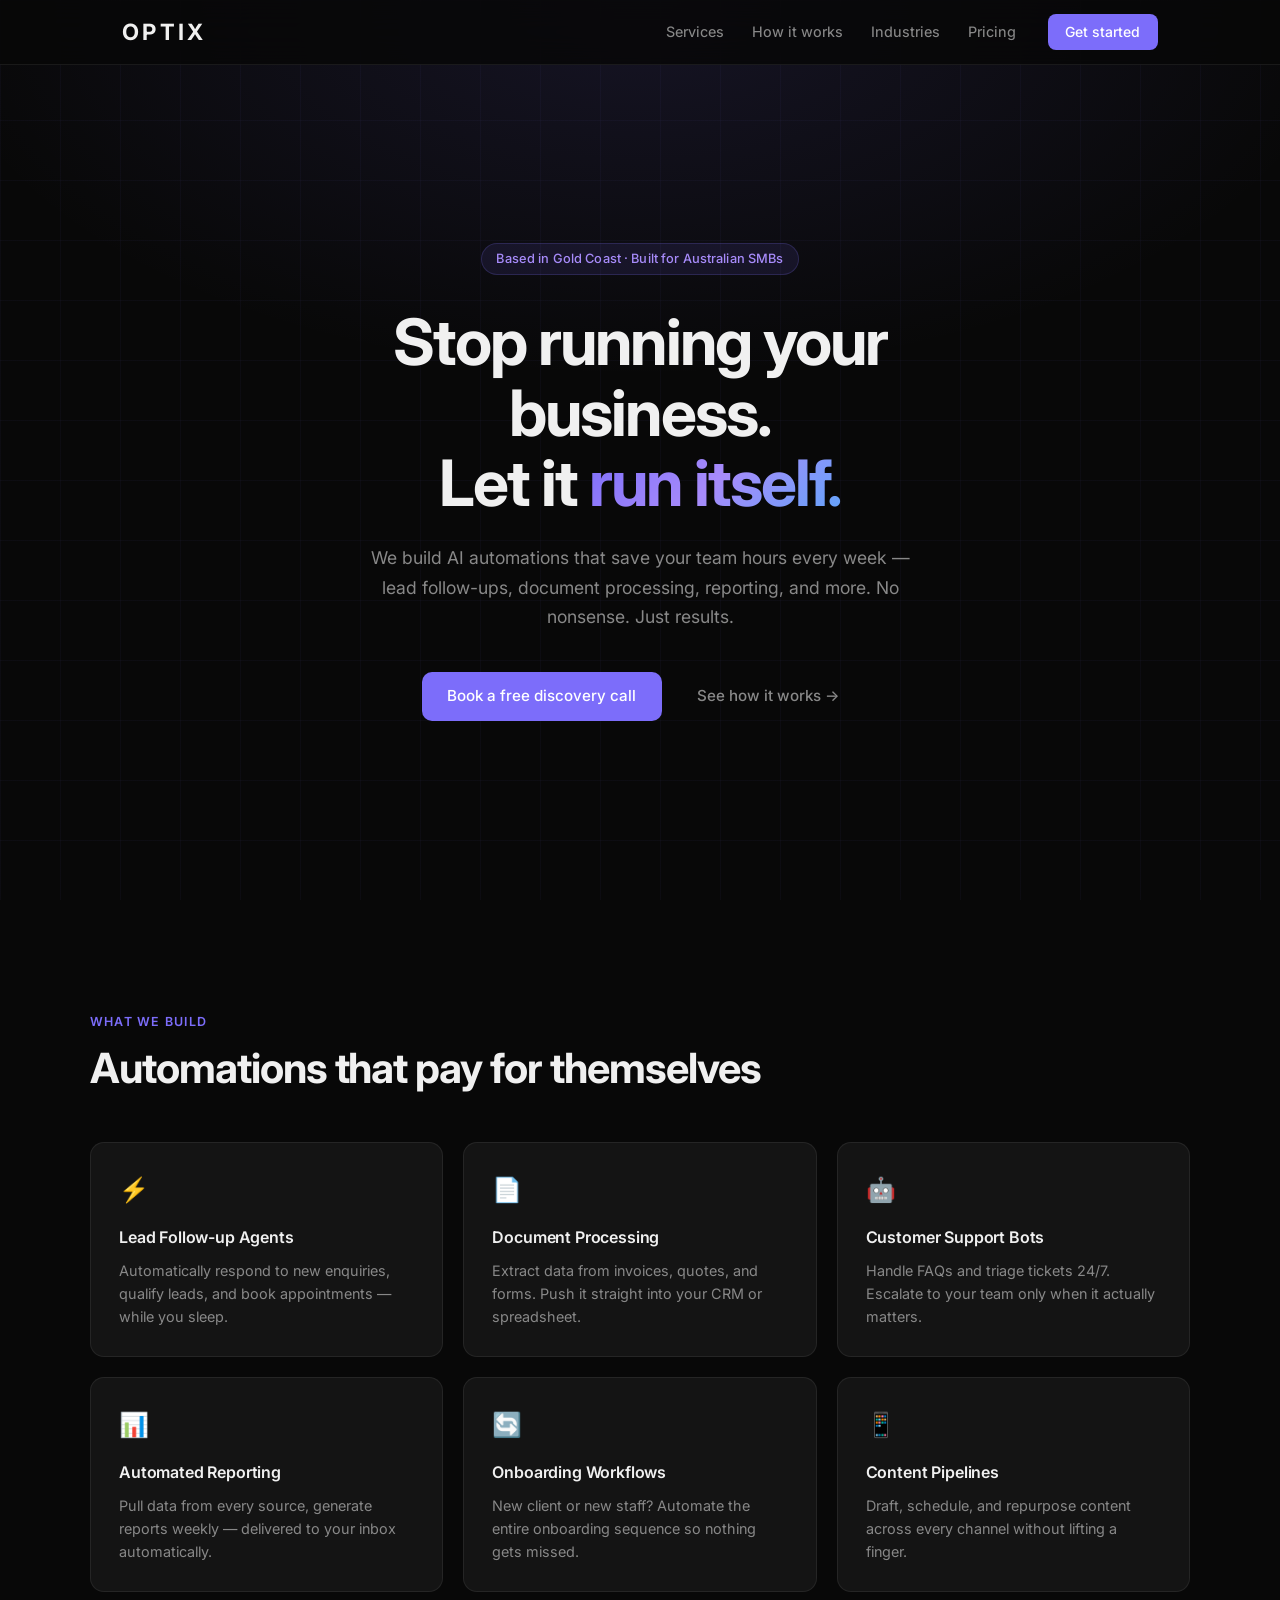
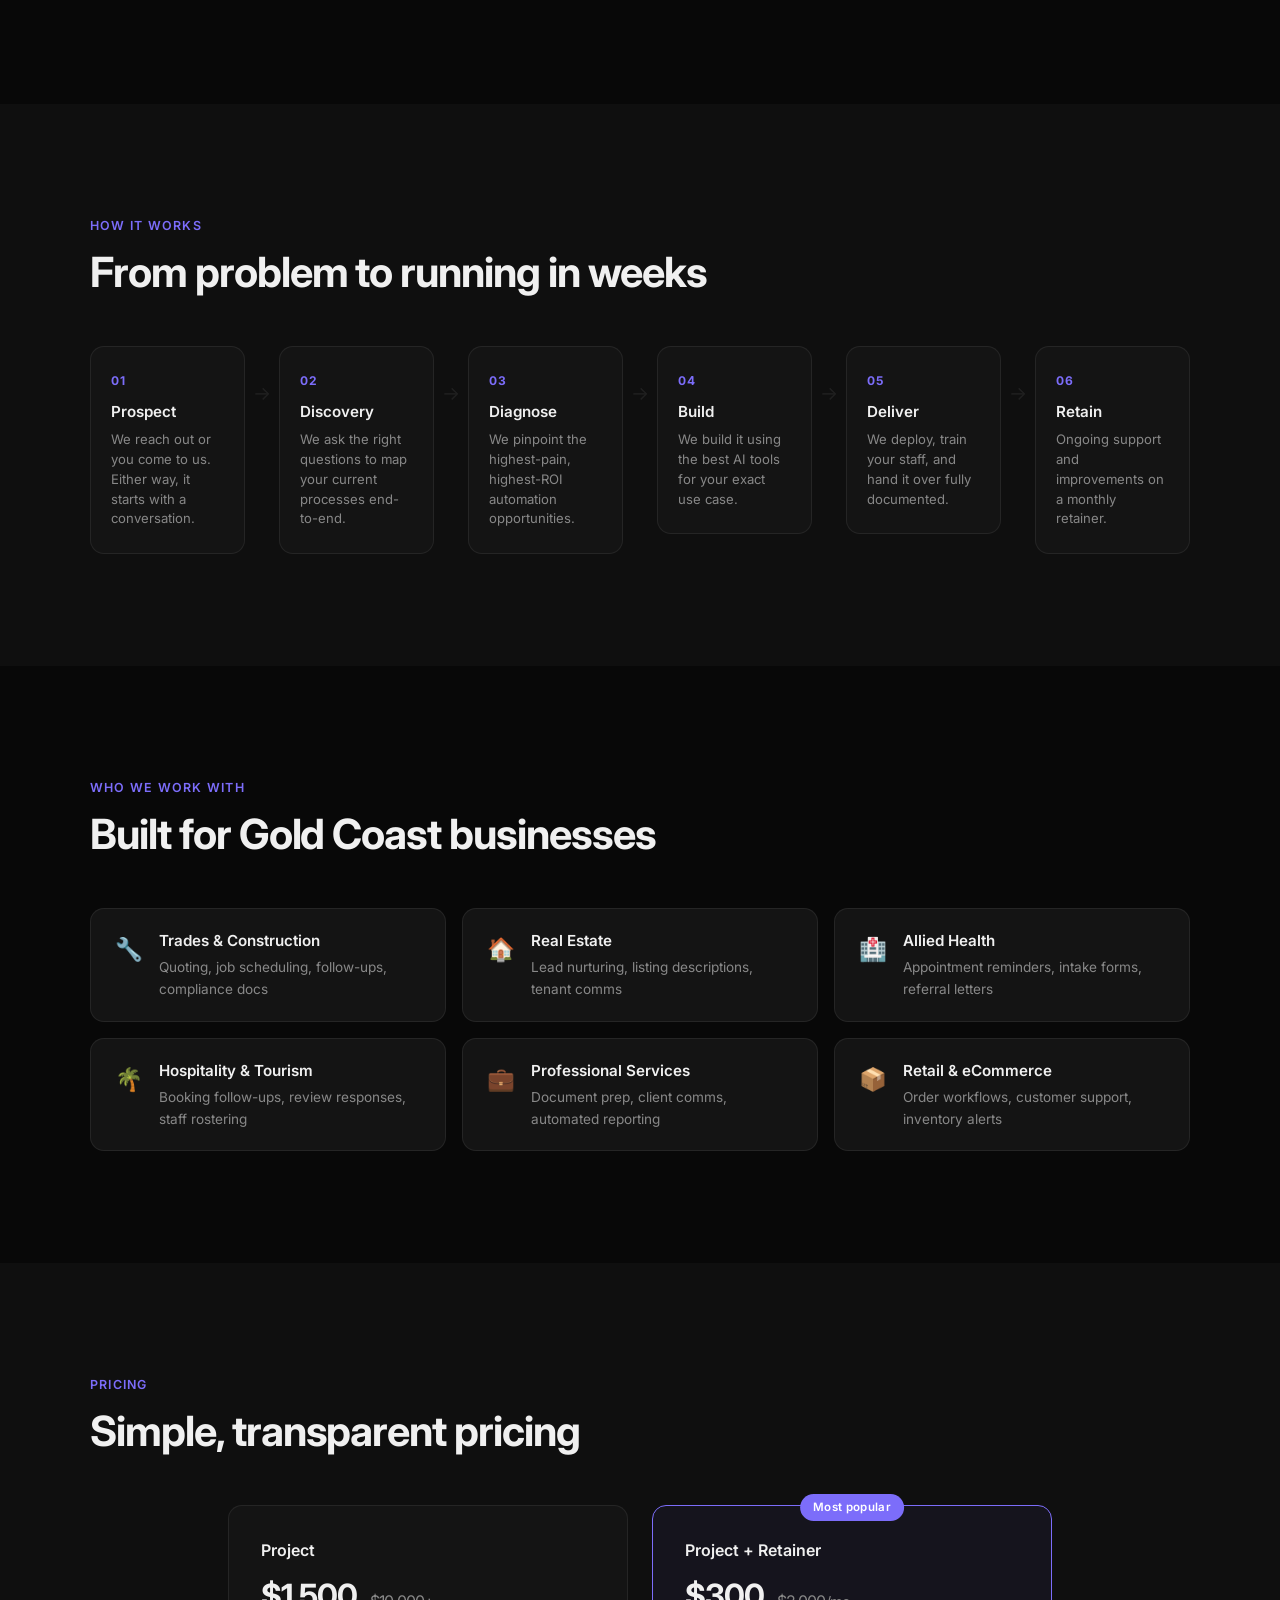
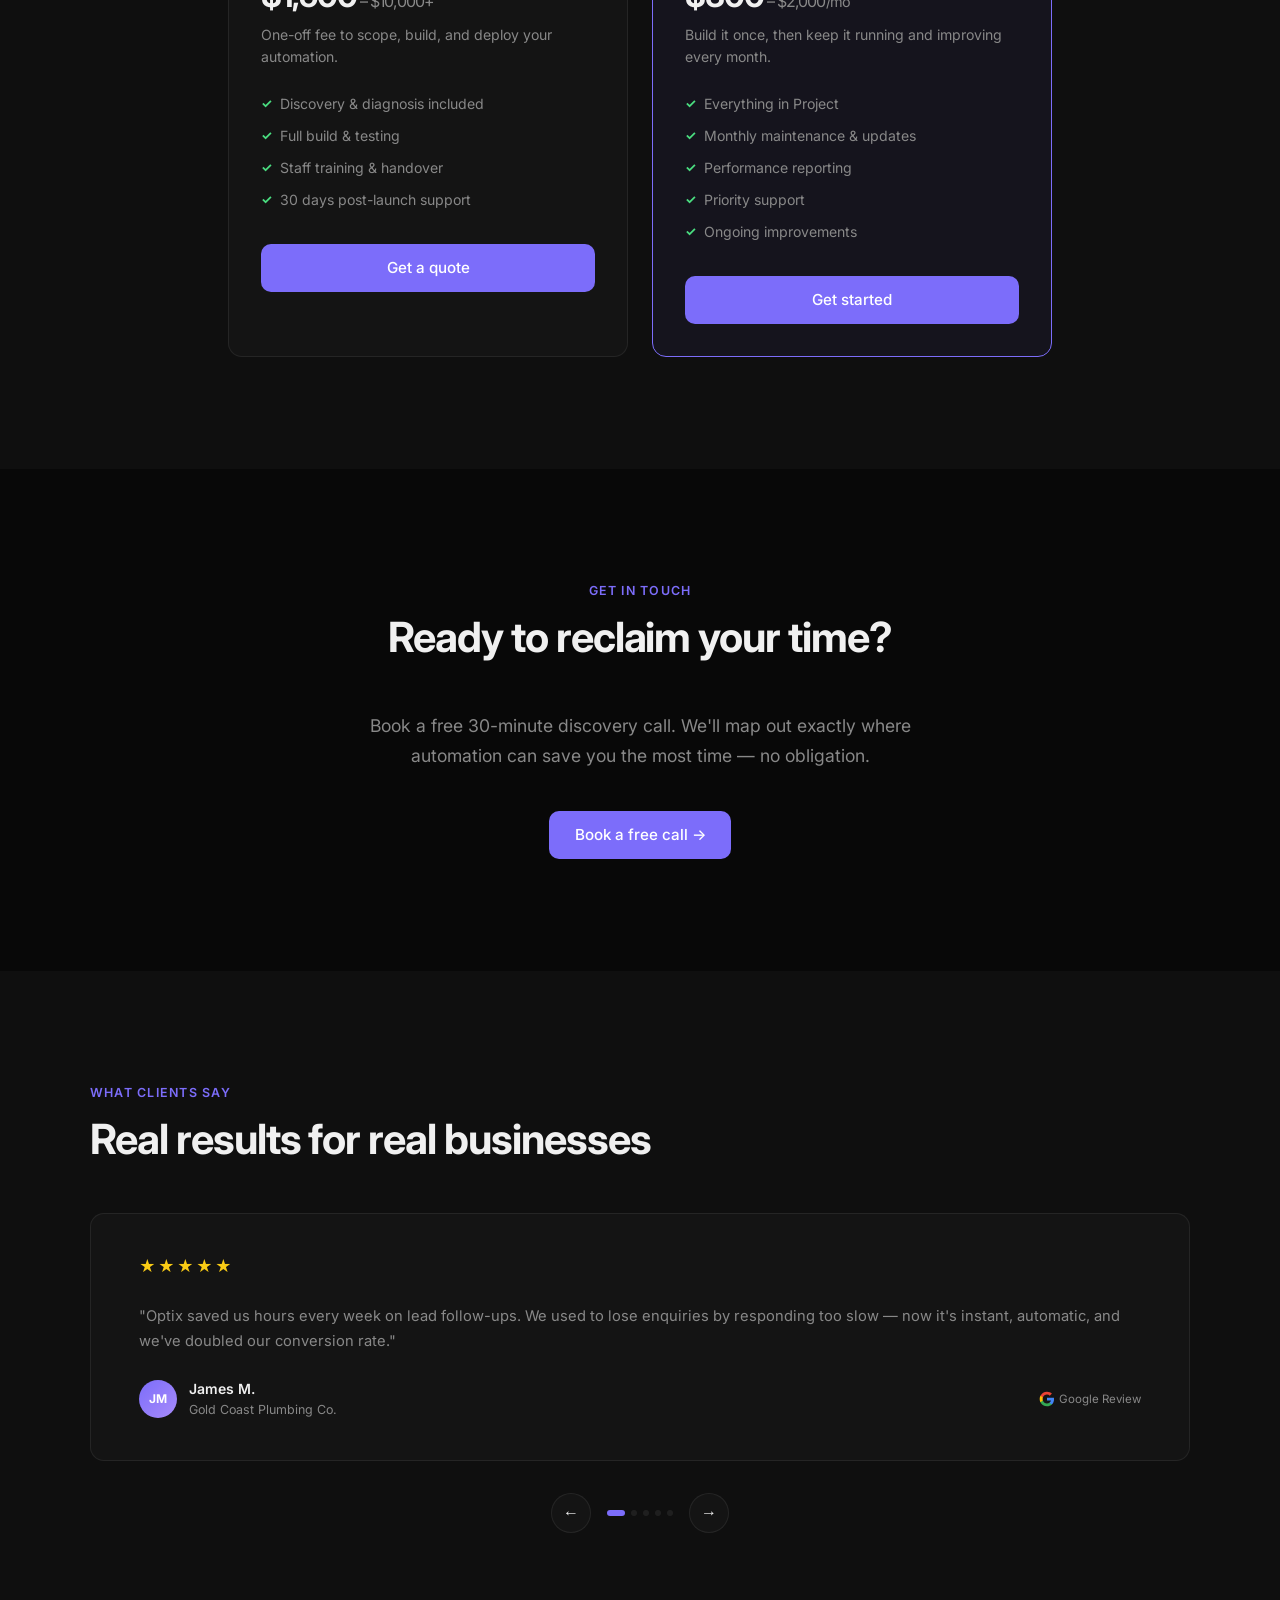
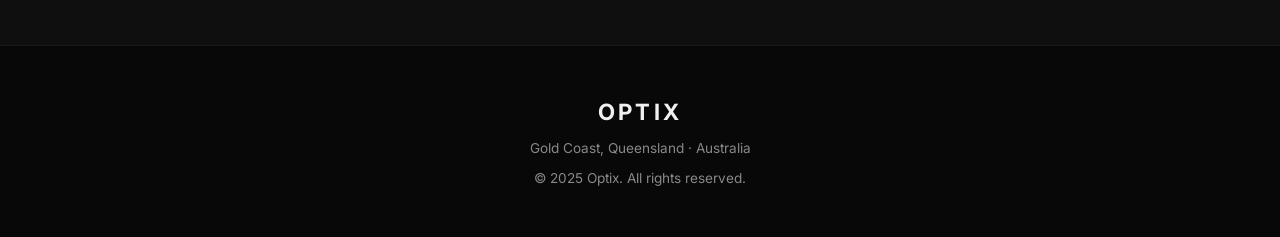
==== index.html @ f8be383e "fix: reviews slider - set card widths via JS, bigger card box https://claude.ai/code/session_01FUJ15" ====
<!DOCTYPE html>
<html lang="en">
<head>
  <meta charset="UTF-8" />
  <meta name="viewport" content="width=device-width, initial-scale=1.0" />
  <title>Optix — AI Automation for Australian Business</title>
  <link rel="preconnect" href="https://fonts.googleapis.com" />
  <link href="https://fonts.googleapis.com/css2?family=Inter:wght@300;400;500;600;700&display=swap" rel="stylesheet" />
  <link rel="stylesheet" href="style.css" />
</head>
<body>

  <!-- NAV -->
  <nav>
    <div class="nav-inner">
      <span class="logo">Optix</span>
      <ul class="nav-links">
        <li><a href="#services">Services</a></li>
        <li><a href="#process">How it works</a></li>
        <li><a href="#industries">Industries</a></li>
        <li><a href="#pricing">Pricing</a></li>
      </ul>
      <a href="https://calendly.com/optixai01/30min" target="_blank" class="btn-nav">Get started</a>
    </div>
  </nav>

  <!-- HERO -->
  <section class="hero">
    <div class="hero-inner">
      <div class="badge">Based in Gold Coast · Built for Australian SMBs</div>
      <h1>Stop running your business.<br/>Let it <span class="grad">run itself.</span></h1>
      <p class="hero-sub">We build AI automations that save your team hours every week — lead follow-ups, document processing, reporting, and more. No nonsense. Just results.</p>
      <div class="hero-cta">
        <a href="https://calendly.com/optixai01/30min" target="_blank" class="btn-primary">Book a free discovery call</a>
        <a href="#process" class="btn-ghost">See how it works →</a>
      </div>
    </div>
    <div class="hero-grid"></div>
  </section>

  <!-- SERVICES -->
  <section class="section" id="services">
    <div class="inner">
      <p class="label">What we build</p>
      <h2>Automations that pay for themselves</h2>
      <div class="cards">
        <div class="card">
          <div class="card-icon">⚡</div>
          <h3>Lead Follow-up Agents</h3>
          <p>Automatically respond to new enquiries, qualify leads, and book appointments — while you sleep.</p>
        </div>
        <div class="card">
          <div class="card-icon">📄</div>
          <h3>Document Processing</h3>
          <p>Extract data from invoices, quotes, and forms. Push it straight into your CRM or spreadsheet.</p>
        </div>
        <div class="card">
          <div class="card-icon">🤖</div>
          <h3>Customer Support Bots</h3>
          <p>Handle FAQs and triage tickets 24/7. Escalate to your team only when it actually matters.</p>
        </div>
        <div class="card">
          <div class="card-icon">📊</div>
          <h3>Automated Reporting</h3>
          <p>Pull data from every source, generate reports weekly — delivered to your inbox automatically.</p>
        </div>
        <div class="card">
          <div class="card-icon">🔄</div>
          <h3>Onboarding Workflows</h3>
          <p>New client or new staff? Automate the entire onboarding sequence so nothing gets missed.</p>
        </div>
        <div class="card">
          <div class="card-icon">📱</div>
          <h3>Content Pipelines</h3>
          <p>Draft, schedule, and repurpose content across every channel without lifting a finger.</p>
        </div>
      </div>
    </div>
  </section>

  <!-- PROCESS -->
  <section class="section section-dark" id="process">
    <div class="inner">
      <p class="label">How it works</p>
      <h2>From problem to running in weeks</h2>
      <div class="process-steps">
        <div class="step">
          <span class="step-num">01</span>
          <h3>Prospect</h3>
          <p>We reach out or you come to us. Either way, it starts with a conversation.</p>
        </div>
        <div class="step-arrow">→</div>
        <div class="step">
          <span class="step-num">02</span>
          <h3>Discovery</h3>
          <p>We ask the right questions to map your current processes end-to-end.</p>
        </div>
        <div class="step-arrow">→</div>
        <div class="step">
          <span class="step-num">03</span>
          <h3>Diagnose</h3>
          <p>We pinpoint the highest-pain, highest-ROI automation opportunities.</p>
        </div>
        <div class="step-arrow">→</div>
        <div class="step">
          <span class="step-num">04</span>
          <h3>Build</h3>
          <p>We build it using the best AI tools for your exact use case.</p>
        </div>
        <div class="step-arrow">→</div>
        <div class="step">
          <span class="step-num">05</span>
          <h3>Deliver</h3>
          <p>We deploy, train your staff, and hand it over fully documented.</p>
        </div>
        <div class="step-arrow">→</div>
        <div class="step">
          <span class="step-num">06</span>
          <h3>Retain</h3>
          <p>Ongoing support and improvements on a monthly retainer.</p>
        </div>
      </div>
    </div>
  </section>

  <!-- INDUSTRIES -->
  <section class="section" id="industries">
    <div class="inner">
      <p class="label">Who we work with</p>
      <h2>Built for Gold Coast businesses</h2>
      <div class="industries-grid">
        <div class="industry">
          <span>🔧</span>
          <div>
            <h4>Trades & Construction</h4>
            <p>Quoting, job scheduling, follow-ups, compliance docs</p>
          </div>
        </div>
        <div class="industry">
          <span>🏠</span>
          <div>
            <h4>Real Estate</h4>
            <p>Lead nurturing, listing descriptions, tenant comms</p>
          </div>
        </div>
        <div class="industry">
          <span>🏥</span>
          <div>
            <h4>Allied Health</h4>
            <p>Appointment reminders, intake forms, referral letters</p>
          </div>
        </div>
        <div class="industry">
          <span>🌴</span>
          <div>
            <h4>Hospitality & Tourism</h4>
            <p>Booking follow-ups, review responses, staff rostering</p>
          </div>
        </div>
        <div class="industry">
          <span>💼</span>
          <div>
            <h4>Professional Services</h4>
            <p>Document prep, client comms, automated reporting</p>
          </div>
        </div>
        <div class="industry">
          <span>📦</span>
          <div>
            <h4>Retail & eCommerce</h4>
            <p>Order workflows, customer support, inventory alerts</p>
          </div>
        </div>
      </div>
    </div>
  </section>

  <!-- PRICING -->
  <section class="section section-dark" id="pricing">
    <div class="inner">
      <p class="label">Pricing</p>
      <h2>Simple, transparent pricing</h2>
      <div class="pricing-cards">
        <div class="pricing-card">
          <h3>Project</h3>
          <div class="price">$1,500<span> – $10,000+</span></div>
          <p>One-off fee to scope, build, and deploy your automation.</p>
          <ul>
            <li>Discovery & diagnosis included</li>
            <li>Full build & testing</li>
            <li>Staff training & handover</li>
            <li>30 days post-launch support</li>
          </ul>
          <a href="https://calendly.com/optixai01/30min" target="_blank" class="btn-primary">Get a quote</a>
        </div>
        <div class="pricing-card pricing-featured">
          <div class="popular-tag">Most popular</div>
          <h3>Project + Retainer</h3>
          <div class="price">$300<span> – $2,000</span><span class="per">/mo</span></div>
          <p>Build it once, then keep it running and improving every month.</p>
          <ul>
            <li>Everything in Project</li>
            <li>Monthly maintenance & updates</li>
            <li>Performance reporting</li>
            <li>Priority support</li>
            <li>Ongoing improvements</li>
          </ul>
          <a href="https://calendly.com/optixai01/30min" target="_blank" class="btn-primary">Get started</a>
        </div>
      </div>
    </div>
  </section>

  <!-- CONTACT -->
  <section class="section" id="contact">
    <div class="inner inner-center">
      <p class="label">Get in touch</p>
      <h2>Ready to reclaim your time?</h2>
      <p class="hero-sub">Book a free 30-minute discovery call. We'll map out exactly where automation can save you the most time — no obligation.</p>
      <a href="https://calendly.com/optixai01/30min" target="_blank" class="btn-primary">Book a free call →</a>
    </div>
  </section>

  <!-- REVIEWS -->
  <section class="section section-dark" id="reviews">
    <div class="inner">
      <p class="label">What clients say</p>
      <h2>Real results for real businesses</h2>
      <div class="reviews-slider">
        <div class="reviews-track" id="reviewsTrack">
          <div class="review-card">
            <div class="review-stars">★★★★★</div>
            <p class="review-text">"Optix saved us hours every week on lead follow-ups. We used to lose enquiries by responding too slow — now it's instant, automatic, and we've doubled our conversion rate."</p>
            <div class="review-author">
              <div class="review-avatar">JM</div>
              <div>
                <div class="review-name">James M.</div>
                <div class="review-biz">Gold Coast Plumbing Co.</div>
              </div>
              <div class="google-badge">
                <svg width="16" height="16" viewBox="0 0 24 24" fill="none"><path d="M22.56 12.25c0-.78-.07-1.53-.2-2.25H12v4.26h5.92c-.26 1.37-1.04 2.53-2.21 3.31v2.77h3.57c2.08-1.92 3.28-4.74 3.28-8.09z" fill="#4285F4"/><path d="M12 23c2.97 0 5.46-.98 7.28-2.66l-3.57-2.77c-.98.66-2.23 1.06-3.71 1.06-2.86 0-5.29-1.93-6.16-4.53H2.18v2.84C3.99 20.53 7.7 23 12 23z" fill="#34A853"/><path d="M5.84 14.09c-.22-.66-.35-1.36-.35-2.09s.13-1.43.35-2.09V7.07H2.18C1.43 8.55 1 10.22 1 12s.43 3.45 1.18 4.93l3.66-2.84z" fill="#FBBC05"/><path d="M12 5.38c1.62 0 3.06.56 4.21 1.64l3.15-3.15C17.45 2.09 14.97 1 12 1 7.7 1 3.99 3.47 2.18 7.07l3.66 2.84c.87-2.6 3.3-4.53 6.16-4.53z" fill="#EA4335"/></svg>
                Google Review
              </div>
            </div>
          </div>
          <div class="review-card">
            <div class="review-stars">★★★★★</div>
            <p class="review-text">"Our onboarding used to take 3 days of back and forth. Optix built us an automated workflow that handles it in 20 minutes. The ROI was obvious within the first week."</p>
            <div class="review-author">
              <div class="review-avatar">SR</div>
              <div>
                <div class="review-name">Sarah R.</div>
                <div class="review-biz">Coastal Real Estate Group</div>
              </div>
              <div class="google-badge">
                <svg width="16" height="16" viewBox="0 0 24 24" fill="none"><path d="M22.56 12.25c0-.78-.07-1.53-.2-2.25H12v4.26h5.92c-.26 1.37-1.04 2.53-2.21 3.31v2.77h3.57c2.08-1.92 3.28-4.74 3.28-8.09z" fill="#4285F4"/><path d="M12 23c2.97 0 5.46-.98 7.28-2.66l-3.57-2.77c-.98.66-2.23 1.06-3.71 1.06-2.86 0-5.29-1.93-6.16-4.53H2.18v2.84C3.99 20.53 7.7 23 12 23z" fill="#34A853"/><path d="M5.84 14.09c-.22-.66-.35-1.36-.35-2.09s.13-1.43.35-2.09V7.07H2.18C1.43 8.55 1 10.22 1 12s.43 3.45 1.18 4.93l3.66-2.84z" fill="#FBBC05"/><path d="M12 5.38c1.62 0 3.06.56 4.21 1.64l3.15-3.15C17.45 2.09 14.97 1 12 1 7.7 1 3.99 3.47 2.18 7.07l3.66 2.84c.87-2.6 3.3-4.53 6.16-4.53z" fill="#EA4335"/></svg>
                Google Review
              </div>
            </div>
          </div>
          <div class="review-card">
            <div class="review-stars">★★★★★</div>
            <p class="review-text">"I was skeptical AI automation would actually work for a physio clinic. Optix proved me wrong — appointment reminders alone cut our no-show rate by 40%. Couldn't be happier."</p>
            <div class="review-author">
              <div class="review-avatar">DK</div>
              <div>
                <div class="review-name">Dr. Daniel K.</div>
                <div class="review-biz">Surfers Paradise Physio</div>
              </div>
              <div class="google-badge">
                <svg width="16" height="16" viewBox="0 0 24 24" fill="none"><path d="M22.56 12.25c0-.78-.07-1.53-.2-2.25H12v4.26h5.92c-.26 1.37-1.04 2.53-2.21 3.31v2.77h3.57c2.08-1.92 3.28-4.74 3.28-8.09z" fill="#4285F4"/><path d="M12 23c2.97 0 5.46-.98 7.28-2.66l-3.57-2.77c-.98.66-2.23 1.06-3.71 1.06-2.86 0-5.29-1.93-6.16-4.53H2.18v2.84C3.99 20.53 7.7 23 12 23z" fill="#34A853"/><path d="M5.84 14.09c-.22-.66-.35-1.36-.35-2.09s.13-1.43.35-2.09V7.07H2.18C1.43 8.55 1 10.22 1 12s.43 3.45 1.18 4.93l3.66-2.84z" fill="#FBBC05"/><path d="M12 5.38c1.62 0 3.06.56 4.21 1.64l3.15-3.15C17.45 2.09 14.97 1 12 1 7.7 1 3.99 3.47 2.18 7.07l3.66 2.84c.87-2.6 3.3-4.53 6.16-4.53z" fill="#EA4335"/></svg>
                Google Review
              </div>
            </div>
          </div>
          <div class="review-card">
            <div class="review-stars">★★★★★</div>
            <p class="review-text">"We were drowning in admin. Optix automated our quoting, invoicing follow-ups, and job scheduling. My team now focuses on actual work instead of chasing paperwork."</p>
            <div class="review-author">
              <div class="review-avatar">TW</div>
              <div>
                <div class="review-name">Tom W.</div>
                <div class="review-biz">TW Constructions</div>
              </div>
              <div class="google-badge">
                <svg width="16" height="16" viewBox="0 0 24 24" fill="none"><path d="M22.56 12.25c0-.78-.07-1.53-.2-2.25H12v4.26h5.92c-.26 1.37-1.04 2.53-2.21 3.31v2.77h3.57c2.08-1.92 3.28-4.74 3.28-8.09z" fill="#4285F4"/><path d="M12 23c2.97 0 5.46-.98 7.28-2.66l-3.57-2.77c-.98.66-2.23 1.06-3.71 1.06-2.86 0-5.29-1.93-6.16-4.53H2.18v2.84C3.99 20.53 7.7 23 12 23z" fill="#34A853"/><path d="M5.84 14.09c-.22-.66-.35-1.36-.35-2.09s.13-1.43.35-2.09V7.07H2.18C1.43 8.55 1 10.22 1 12s.43 3.45 1.18 4.93l3.66-2.84z" fill="#FBBC05"/><path d="M12 5.38c1.62 0 3.06.56 4.21 1.64l3.15-3.15C17.45 2.09 14.97 1 12 1 7.7 1 3.99 3.47 2.18 7.07l3.66 2.84c.87-2.6 3.3-4.53 6.16-4.53z" fill="#EA4335"/></svg>
                Google Review
              </div>
            </div>
          </div>
          <div class="review-card">
            <div class="review-stars">★★★★★</div>
            <p class="review-text">"The discovery call alone was worth it. They identified three automations we'd never thought of and the first one paid for itself in the first month. Highly recommend."</p>
            <div class="review-author">
              <div class="review-avatar">AL</div>
              <div>
                <div class="review-name">Amanda L.</div>
                <div class="review-biz">Broadbeach Accounting</div>
              </div>
              <div class="google-badge">
                <svg width="16" height="16" viewBox="0 0 24 24" fill="none"><path d="M22.56 12.25c0-.78-.07-1.53-.2-2.25H12v4.26h5.92c-.26 1.37-1.04 2.53-2.21 3.31v2.77h3.57c2.08-1.92 3.28-4.74 3.28-8.09z" fill="#4285F4"/><path d="M12 23c2.97 0 5.46-.98 7.28-2.66l-3.57-2.77c-.98.66-2.23 1.06-3.71 1.06-2.86 0-5.29-1.93-6.16-4.53H2.18v2.84C3.99 20.53 7.7 23 12 23z" fill="#34A853"/><path d="M5.84 14.09c-.22-.66-.35-1.36-.35-2.09s.13-1.43.35-2.09V7.07H2.18C1.43 8.55 1 10.22 1 12s.43 3.45 1.18 4.93l3.66-2.84z" fill="#FBBC05"/><path d="M12 5.38c1.62 0 3.06.56 4.21 1.64l3.15-3.15C17.45 2.09 14.97 1 12 1 7.7 1 3.99 3.47 2.18 7.07l3.66 2.84c.87-2.6 3.3-4.53 6.16-4.53z" fill="#EA4335"/></svg>
                Google Review
              </div>
            </div>
          </div>
        </div>
        <div class="reviews-nav">
          <button class="rev-btn" id="revPrev">←</button>
          <div class="rev-dots" id="revDots"></div>
          <button class="rev-btn" id="revNext">→</button>
        </div>
      </div>
    </div>
  </section>

  <!-- FOOTER -->

  <footer>
    <div class="footer-inner">
      <span class="logo">Optix</span>
      <p>Gold Coast, Queensland · Australia</p>
      <p class="footer-copy">© 2025 Optix. All rights reserved.</p>
    </div>
  </footer>

  <script>
    const track = document.getElementById('reviewsTrack');
    const dotsContainer = document.getElementById('revDots');
    const cards = track.querySelectorAll('.review-card');
    const total = cards.length;
    let current = 0;

    function setWidths() {
      const w = track.parentElement.offsetWidth;
      cards.forEach(c => { c.style.width = w + 'px'; c.style.minWidth = w + 'px'; });
      track.style.transform = `translateX(-${current * w}px)`;
    }

    for (let i = 0; i < total; i++) {
      const d = document.createElement('div');
      d.className = 'rev-dot' + (i === 0 ? ' active' : '');
      d.onclick = () => goTo(i);
      dotsContainer.appendChild(d);
    }

    function goTo(n) {
      current = (n + total) % total;
      const w = track.parentElement.offsetWidth;
      track.style.transform = `translateX(-${current * w}px)`;
      dotsContainer.querySelectorAll('.rev-dot').forEach((d, i) => d.classList.toggle('active', i === current));
    }

    setWidths();
    window.addEventListener('resize', setWidths);
    document.getElementById('revPrev').onclick = () => goTo(current - 1);
    document.getElementById('revNext').onclick = () => goTo(current + 1);
    setInterval(() => goTo(current + 1), 7000);
  </script>
</body>
</html>
---- style.css ----
*, *::before, *::after { box-sizing: border-box; margin: 0; padding: 0; }

:root {
  --bg: #080808;
  --bg2: #0f0f0f;
  --surface: #141414;
  --border: rgba(255,255,255,0.07);
  --text: #f0f0f0;
  --muted: #888;
  --accent: #7c6dfa;
  --accent2: #a78bfa;
  --green: #4ade80;
  --radius: 14px;
}

html { scroll-behavior: smooth; }

body {
  font-family: 'Inter', sans-serif;
  background: var(--bg);
  color: var(--text);
  font-size: 16px;
  line-height: 1.6;
  -webkit-font-smoothing: antialiased;
}

/* NAV */
nav {
  position: fixed;
  top: 0; left: 0; right: 0;
  z-index: 100;
  border-bottom: 1px solid var(--border);
  background: rgba(8,8,8,0.85);
  backdrop-filter: blur(16px);
}
.nav-inner {
  max-width: 1100px;
  margin: 0 auto;
  padding: 0 2rem;
  height: 64px;
  display: flex;
  align-items: center;
  gap: 2rem;
}
.logo {
  font-weight: 700;
  font-size: 1.4rem;
  letter-spacing: 0.15em;
  text-transform: uppercase;
  color: var(--text);
}
.nav-links {
  list-style: none;
  display: flex;
  gap: 1.75rem;
  margin-left: auto;
}
.nav-links a {
  color: var(--muted);
  text-decoration: none;
  font-size: 0.9rem;
  font-weight: 450;
  transition: color 0.2s;
}
.nav-links a:hover { color: var(--text); }
.btn-nav {
  background: var(--accent);
  color: #fff;
  text-decoration: none;
  padding: 0.45rem 1.1rem;
  border-radius: 8px;
  font-size: 0.875rem;
  font-weight: 500;
  transition: opacity 0.2s;
  white-space: nowrap;
}
.btn-nav:hover { opacity: 0.85; }

/* HERO */
.hero {
  min-height: 100vh;
  display: flex;
  align-items: center;
  position: relative;
  overflow: hidden;
  padding: 8rem 2rem 4rem;
}
.hero-grid {
  position: absolute;
  inset: 0;
  background-image:
    linear-gradient(rgba(124,109,250,0.04) 1px, transparent 1px),
    linear-gradient(90deg, rgba(124,109,250,0.04) 1px, transparent 1px);
  background-size: 60px 60px;
  pointer-events: none;
}
.hero-grid::after {
  content: '';
  position: absolute;
  inset: 0;
  background: radial-gradient(ellipse 80% 60% at 50% 0%, rgba(124,109,250,0.12) 0%, transparent 70%);
}
.hero-inner {
  position: relative;
  z-index: 1;
  max-width: 760px;
  margin: 0 auto;
  text-align: center;
}
.badge {
  display: inline-block;
  font-size: 0.8rem;
  font-weight: 500;
  color: var(--accent2);
  background: rgba(124,109,250,0.1);
  border: 1px solid rgba(124,109,250,0.2);
  padding: 0.3rem 0.9rem;
  border-radius: 100px;
  margin-bottom: 2rem;
  letter-spacing: 0.01em;
}
h1 {
  font-size: clamp(2.4rem, 6vw, 4rem);
  font-weight: 700;
  line-height: 1.1;
  letter-spacing: -0.03em;
  margin-bottom: 1.5rem;
}
.grad {
  background: linear-gradient(135deg, var(--accent) 0%, var(--accent2) 50%, #60a5fa 100%);
  -webkit-background-clip: text;
  -webkit-text-fill-color: transparent;
  background-clip: text;
}
.hero-sub {
  font-size: 1.1rem;
  color: var(--muted);
  max-width: 560px;
  margin: 0 auto 2.5rem;
  line-height: 1.7;
}
.hero-cta {
  display: flex;
  gap: 1rem;
  justify-content: center;
  flex-wrap: wrap;
}
.btn-primary {
  background: var(--accent);
  color: #fff;
  text-decoration: none;
  padding: 0.75rem 1.6rem;
  border-radius: 10px;
  font-weight: 500;
  font-size: 0.95rem;
  transition: opacity 0.2s, transform 0.2s;
  display: inline-block;
}
.btn-primary:hover { opacity: 0.88; transform: translateY(-1px); }
.btn-ghost {
  color: var(--muted);
  text-decoration: none;
  padding: 0.75rem 1.2rem;
  border-radius: 10px;
  font-weight: 500;
  font-size: 0.95rem;
  transition: color 0.2s;
  display: inline-flex;
  align-items: center;
}
.btn-ghost:hover { color: var(--text); }

/* SECTIONS */
.section { padding: 7rem 2rem; }
.section-dark { background: var(--bg2); }
.inner {
  max-width: 1100px;
  margin: 0 auto;
}
.inner-center { text-align: center; }
.inner-center .hero-sub { margin-bottom: 2.5rem; }
.label {
  font-size: 0.78rem;
  font-weight: 600;
  letter-spacing: 0.1em;
  text-transform: uppercase;
  color: var(--accent);
  margin-bottom: 0.75rem;
}
h2 {
  font-size: clamp(1.8rem, 4vw, 2.6rem);
  font-weight: 700;
  letter-spacing: -0.025em;
  line-height: 1.2;
  margin-bottom: 3rem;
}

/* CARDS */
.cards {
  display: grid;
  grid-template-columns: repeat(auto-fill, minmax(300px, 1fr));
  gap: 1.25rem;
}
.card {
  background: var(--surface);
  border: 1px solid var(--border);
  border-radius: var(--radius);
  padding: 1.75rem;
  transition: border-color 0.2s, transform 0.2s;
}
.card:hover {
  border-color: rgba(124,109,250,0.3);
  transform: translateY(-2px);
}
.card-icon { font-size: 1.5rem; margin-bottom: 1rem; }
.card h3 {
  font-size: 1rem;
  font-weight: 600;
  margin-bottom: 0.5rem;
  letter-spacing: -0.01em;
}
.card p { font-size: 0.9rem; color: var(--muted); line-height: 1.6; }

/* PROCESS */
.process-steps {
  display: flex;
  align-items: flex-start;
  gap: 0.5rem;
  flex-wrap: wrap;
}
.step {
  flex: 1;
  min-width: 120px;
  background: var(--surface);
  border: 1px solid var(--border);
  border-radius: var(--radius);
  padding: 1.5rem 1.25rem;
}
.step-num {
  font-size: 0.75rem;
  font-weight: 700;
  color: var(--accent);
  letter-spacing: 0.05em;
  display: block;
  margin-bottom: 0.6rem;
}
.step h3 {
  font-size: 0.95rem;
  font-weight: 600;
  margin-bottom: 0.4rem;
}
.step p { font-size: 0.82rem; color: var(--muted); line-height: 1.5; }
.step-arrow {
  color: var(--border);
  font-size: 1.2rem;
  padding-top: 2rem;
  flex-shrink: 0;
}

/* INDUSTRIES */
.industries-grid {
  display: grid;
  grid-template-columns: repeat(auto-fill, minmax(320px, 1fr));
  gap: 1rem;
}
.industry {
  display: flex;
  align-items: flex-start;
  gap: 1rem;
  padding: 1.25rem 1.5rem;
  border: 1px solid var(--border);
  border-radius: var(--radius);
  background: var(--surface);
  transition: border-color 0.2s;
}
.industry:hover { border-color: rgba(124,109,250,0.25); }
.industry > span { font-size: 1.4rem; margin-top: 2px; flex-shrink: 0; }
.industry h4 {
  font-size: 0.95rem;
  font-weight: 600;
  margin-bottom: 0.25rem;
}
.industry p { font-size: 0.85rem; color: var(--muted); }

/* PRICING */
.pricing-cards {
  display: flex;
  gap: 1.5rem;
  flex-wrap: wrap;
  justify-content: center;
}
.pricing-card {
  flex: 1;
  min-width: 280px;
  max-width: 400px;
  background: var(--surface);
  border: 1px solid var(--border);
  border-radius: var(--radius);
  padding: 2rem;
  position: relative;
}
.pricing-featured {
  border-color: var(--accent);
  background: rgba(124,109,250,0.06);
}
.popular-tag {
  position: absolute;
  top: -12px;
  left: 50%;
  transform: translateX(-50%);
  background: var(--accent);
  color: #fff;
  font-size: 0.72rem;
  font-weight: 600;
  padding: 0.25rem 0.8rem;
  border-radius: 100px;
  letter-spacing: 0.03em;
  white-space: nowrap;
}
.pricing-card h3 {
  font-size: 1rem;
  font-weight: 600;
  margin-bottom: 1rem;
}
.price {
  font-size: 2rem;
  font-weight: 700;
  letter-spacing: -0.03em;
  margin-bottom: 0.75rem;
  line-height: 1;
}
.price span { font-size: 1rem; font-weight: 400; color: var(--muted); }
.price .per { font-size: 0.9rem; }
.pricing-card > p {
  font-size: 0.88rem;
  color: var(--muted);
  margin-bottom: 1.5rem;
  line-height: 1.6;
}
.pricing-card ul {
  list-style: none;
  margin-bottom: 2rem;
  display: flex;
  flex-direction: column;
  gap: 0.6rem;
}
.pricing-card li {
  font-size: 0.88rem;
  color: var(--muted);
  display: flex;
  align-items: center;
  gap: 0.5rem;
}
.pricing-card li::before {
  content: '✓';
  color: var(--green);
  font-weight: 700;
  font-size: 0.8rem;
  flex-shrink: 0;
}
.pricing-card .btn-primary { width: 100%; text-align: center; }

/* FOOTER */
footer {
  border-top: 1px solid var(--border);
  padding: 3rem 2rem;
}
.footer-inner {
  max-width: 1100px;
  margin: 0 auto;
  text-align: center;
  display: flex;
  flex-direction: column;
  gap: 0.5rem;
  align-items: center;
}
.footer-inner p { font-size: 0.85rem; color: var(--muted); }
.footer-copy { font-size: 0.78rem; }

/* REVIEWS */
.reviews-slider { overflow: hidden; position: relative; }
.reviews-track {
  display: flex;
  transition: transform 0.7s cubic-bezier(0.4,0,0.2,1);
}
.review-card {
  min-width: 100%;
  width: 100%;
  background: var(--surface);
  border: 1px solid var(--border);
  border-radius: var(--radius);
  padding: 2.5rem 3rem;
  display: flex;
  flex-direction: column;
  gap: 1.5rem;
  flex-shrink: 0;
  box-sizing: border-box;
  min-height: 220px;
}
.review-stars { color: #facc15; font-size: 1rem; letter-spacing: 2px; }
.review-text { font-size: 0.92rem; color: var(--muted); line-height: 1.7; flex: 1; }
.review-author {
  display: flex;
  align-items: center;
  gap: 0.75rem;
}
.review-avatar {
  width: 38px; height: 38px;
  border-radius: 50%;
  background: linear-gradient(135deg, var(--accent), var(--accent2));
  display: flex; align-items: center; justify-content: center;
  font-size: 0.75rem; font-weight: 700; color: #fff;
  flex-shrink: 0;
}
.review-name { font-size: 0.875rem; font-weight: 600; }
.review-biz { font-size: 0.78rem; color: var(--muted); }
.google-badge {
  margin-left: auto;
  display: flex; align-items: center; gap: 4px;
  font-size: 0.72rem; color: var(--muted);
  flex-shrink: 0;
}
.reviews-nav {
  display: flex; align-items: center; justify-content: center;
  gap: 1rem; margin-top: 2rem;
}
.rev-btn {
  background: var(--surface);
  border: 1px solid var(--border);
  color: var(--text);
  width: 40px; height: 40px;
  border-radius: 50%;
  cursor: pointer;
  font-size: 1rem;
  transition: border-color 0.2s, background 0.2s;
  display: flex; align-items: center; justify-content: center;
}
.rev-btn:hover { border-color: var(--accent); background: rgba(124,109,250,0.1); }
.rev-dots { display: flex; gap: 6px; }
.rev-dot {
  width: 6px; height: 6px;
  border-radius: 50%;
  background: var(--border);
  transition: background 0.2s, width 0.2s;
  cursor: pointer;
}
.rev-dot.active { background: var(--accent); width: 18px; border-radius: 3px; }

/* RESPONSIVE */
@media (max-width: 700px) {
  .nav-links { display: none; }
  .process-steps { flex-direction: column; }
  .step-arrow { display: none; }
  .pricing-cards { flex-direction: column; align-items: center; }
}
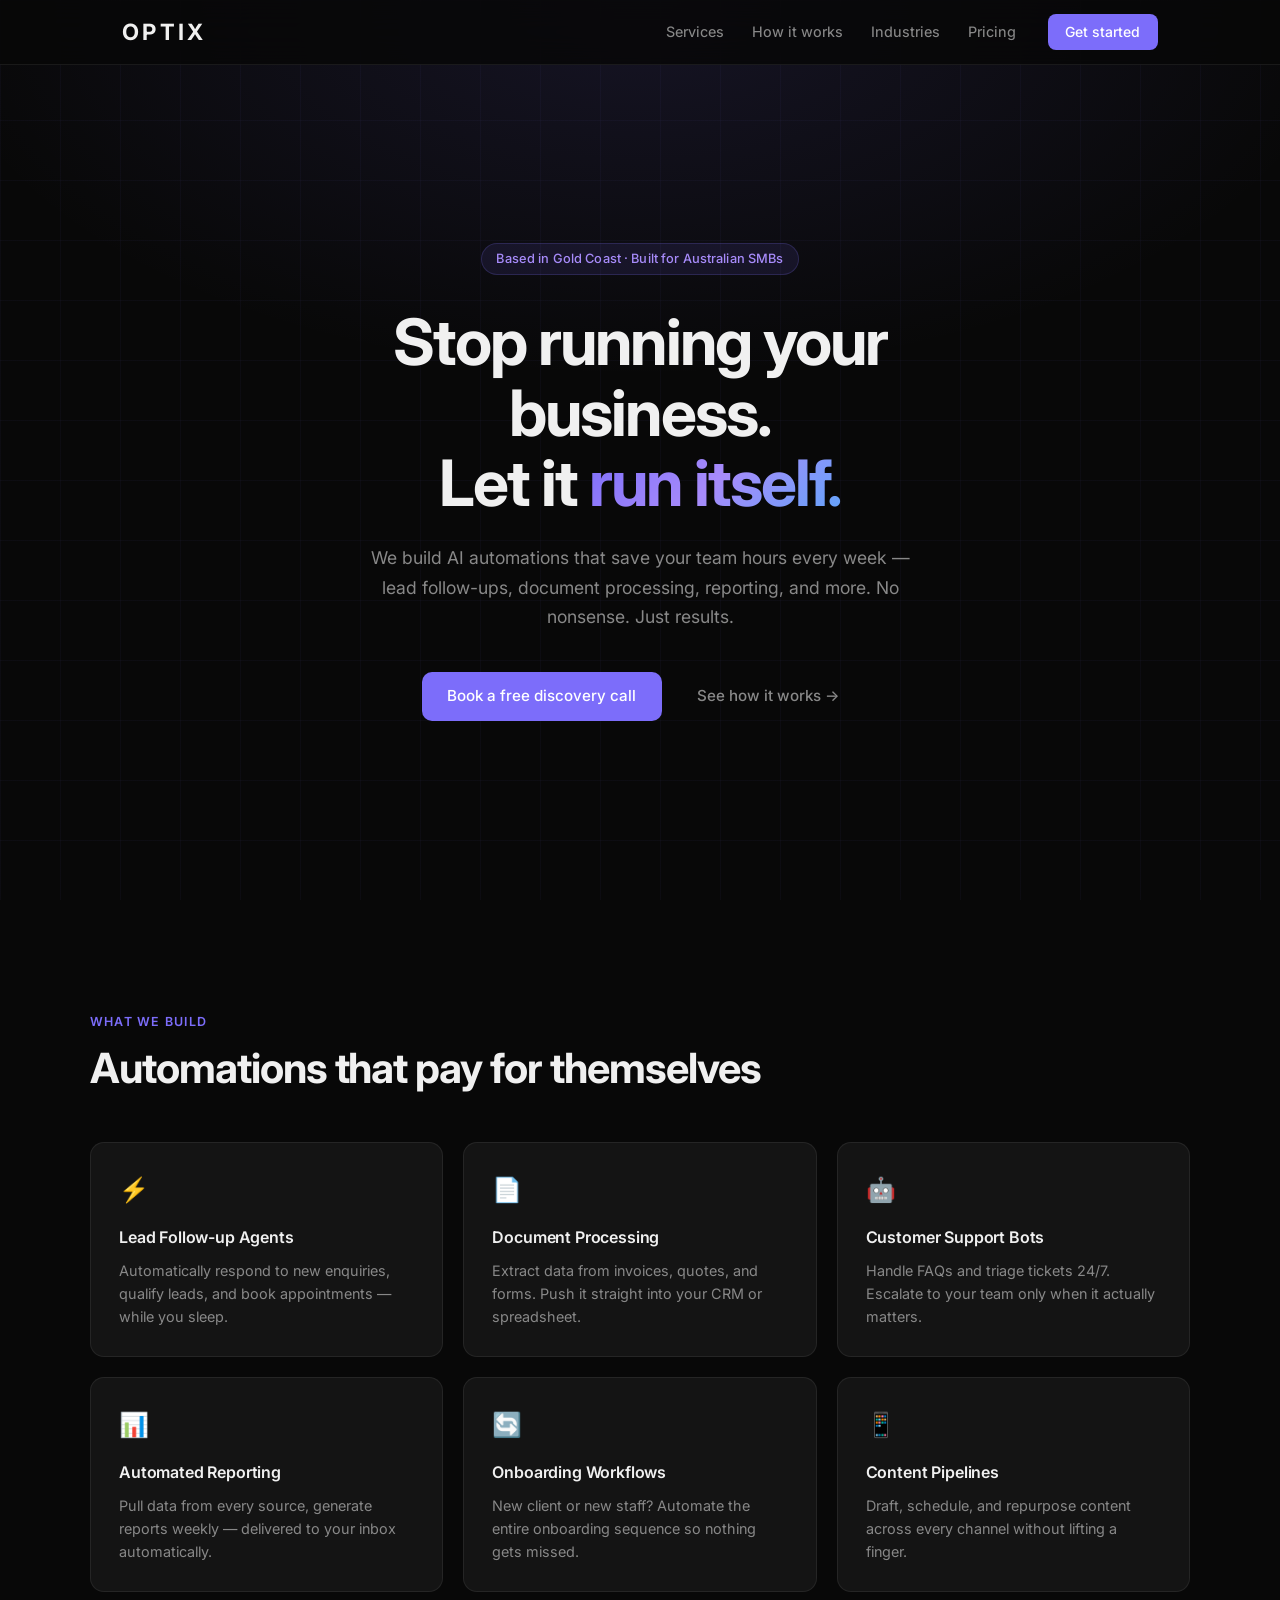
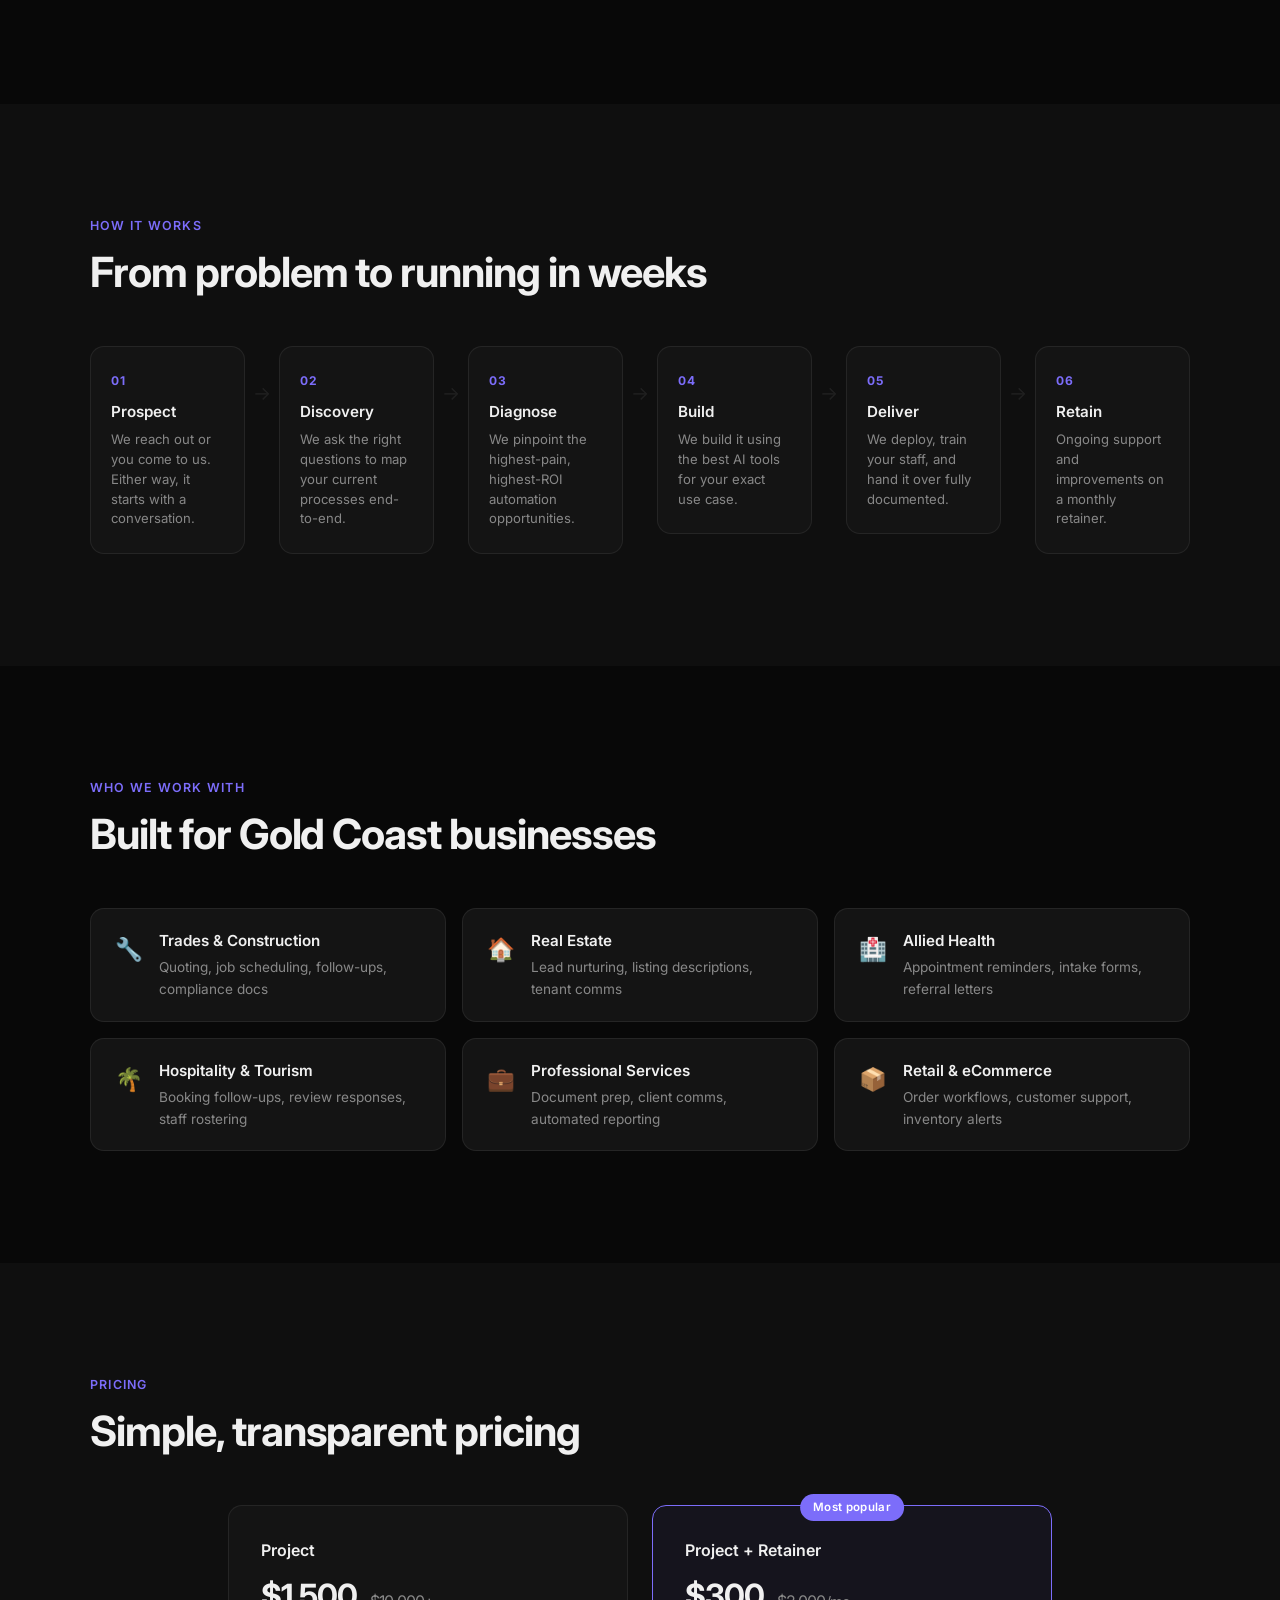
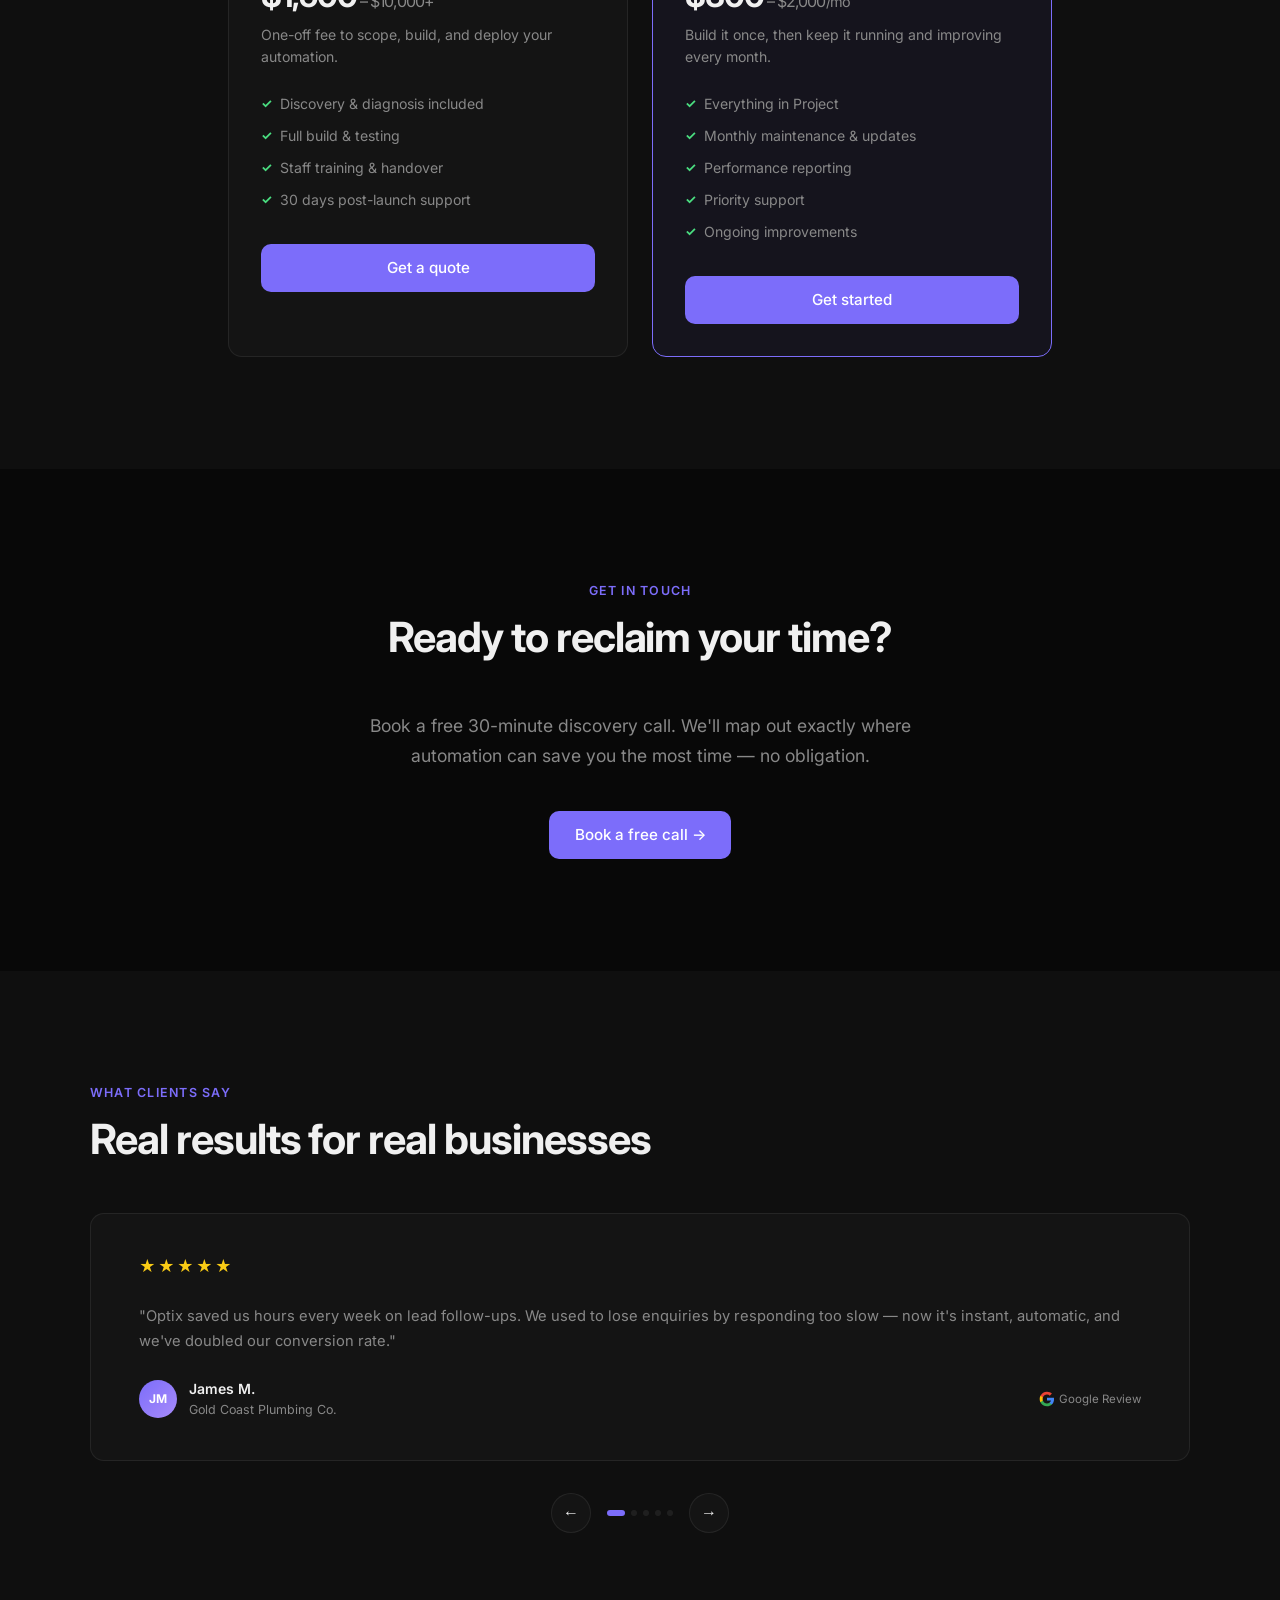
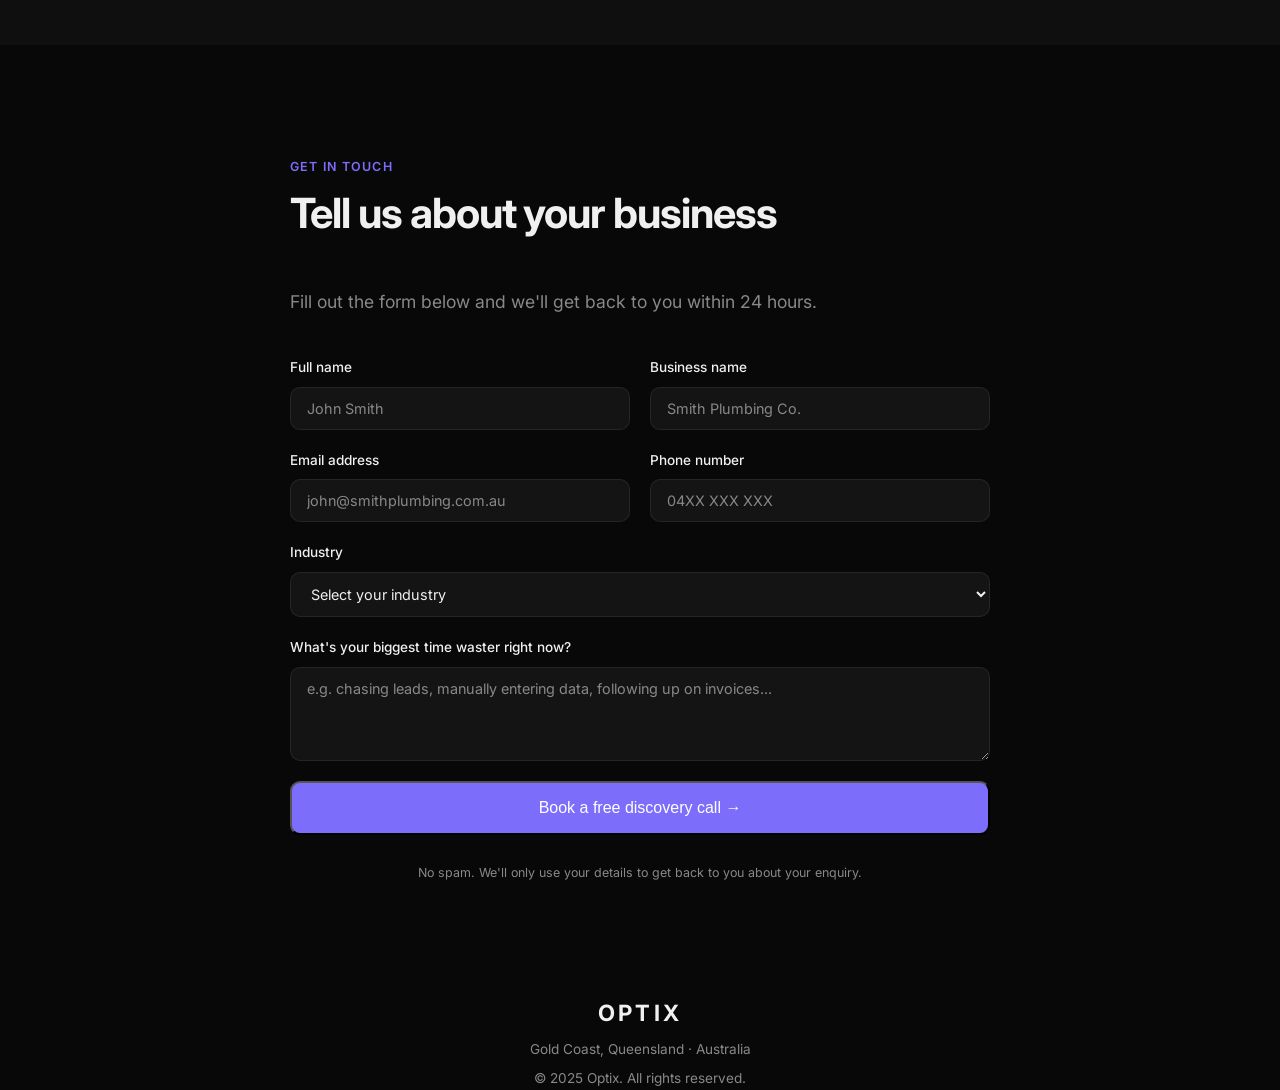
==== commit 9d6be89e: "feat: add contact form section below reviews https://claude.ai/code/session_01FUJ15G4rQ5mZj5qtGEuWQa" ====
--- a/index.html
+++ b/index.html
@@ -315,7 +315,58 @@
 
   <!-- FOOTER -->
 
-  <footer>
+  <!-- CONTACT FORM -->
+  <section class="section" id="contact-form">
+    <div class="inner" style="max-width:700px">
+      <p class="label">Get in touch</p>
+      <h2>Tell us about your business</h2>
+      <p class="hero-sub" style="text-align:left;margin:0 0 2.5rem;">Fill out the form below and we'll get back to you within 24 hours.</p>
+      <form class="contact-form" onsubmit="handleSubmit(event)">
+        <div class="form-row">
+          <div class="form-group">
+            <label>Full name</label>
+            <input type="text" placeholder="John Smith" required />
+          </div>
+          <div class="form-group">
+            <label>Business name</label>
+            <input type="text" placeholder="Smith Plumbing Co." required />
+          </div>
+        </div>
+        <div class="form-row">
+          <div class="form-group">
+            <label>Email address</label>
+            <input type="email" placeholder="john@smithplumbing.com.au" required />
+          </div>
+          <div class="form-group">
+            <label>Phone number</label>
+            <input type="tel" placeholder="04XX XXX XXX" />
+          </div>
+        </div>
+        <div class="form-group">
+          <label>Industry</label>
+          <select required>
+            <option value="" disabled selected>Select your industry</option>
+            <option>Trades & Construction</option>
+            <option>Real Estate</option>
+            <option>Allied Health</option>
+            <option>Hospitality & Tourism</option>
+            <option>Professional Services</option>
+            <option>Retail & eCommerce</option>
+            <option>Other</option>
+          </select>
+        </div>
+        <div class="form-group">
+          <label>What's your biggest time waster right now?</label>
+          <textarea placeholder="e.g. chasing leads, manually entering data, following up on invoices..." rows="4" required></textarea>
+        </div>
+        <button type="submit" class="btn-primary" style="width:100%;justify-content:center;font-size:1rem;padding:1rem;">Book a free discovery call →</button>
+        <p class="form-note">No spam. We'll only use your details to get back to you about your enquiry.</p>
+      </form>
+    </div>
+  </section>
+
+  <!-- FOOTER -->
+
     <div class="footer-inner">
       <span class="logo">Optix</span>
       <p>Gold Coast, Queensland · Australia</p>
@@ -355,6 +406,15 @@
     document.getElementById('revPrev').onclick = () => goTo(current - 1);
     document.getElementById('revNext').onclick = () => goTo(current + 1);
     setInterval(() => goTo(current + 1), 7000);
+
+    function handleSubmit(e) {
+      e.preventDefault();
+      const btn = e.target.querySelector('button[type="submit"]');
+      btn.textContent = 'Sent! We\'ll be in touch within 24 hours.';
+      btn.style.background = '#4ade80';
+      btn.style.color = '#080808';
+      btn.disabled = true;
+    }
   </script>
 </body>
 </html>
--- a/style.css
+++ b/style.css
@@ -446,6 +446,35 @@
 }
 .rev-dot.active { background: var(--accent); width: 18px; border-radius: 3px; }
 
+/* CONTACT FORM */
+.contact-form { display: flex; flex-direction: column; gap: 1.25rem; }
+.form-row { display: grid; grid-template-columns: 1fr 1fr; gap: 1.25rem; }
+.form-group { display: flex; flex-direction: column; gap: 0.5rem; }
+.form-group label { font-size: 0.85rem; font-weight: 500; color: var(--text); }
+.form-group input,
+.form-group select,
+.form-group textarea {
+  background: var(--surface);
+  border: 1px solid var(--border);
+  border-radius: 10px;
+  padding: 0.75rem 1rem;
+  color: var(--text);
+  font-family: inherit;
+  font-size: 0.9rem;
+  transition: border-color 0.2s;
+  outline: none;
+  width: 100%;
+  box-sizing: border-box;
+}
+.form-group input::placeholder,
+.form-group textarea::placeholder { color: var(--muted); }
+.form-group input:focus,
+.form-group select:focus,
+.form-group textarea:focus { border-color: var(--accent); }
+.form-group select option { background: var(--bg); color: var(--text); }
+.form-group textarea { resize: vertical; }
+.form-note { font-size: 0.78rem; color: var(--muted); text-align: center; margin-top: 0.5rem; }
+
 /* RESPONSIVE */
 @media (max-width: 700px) {
   .nav-links { display: none; }
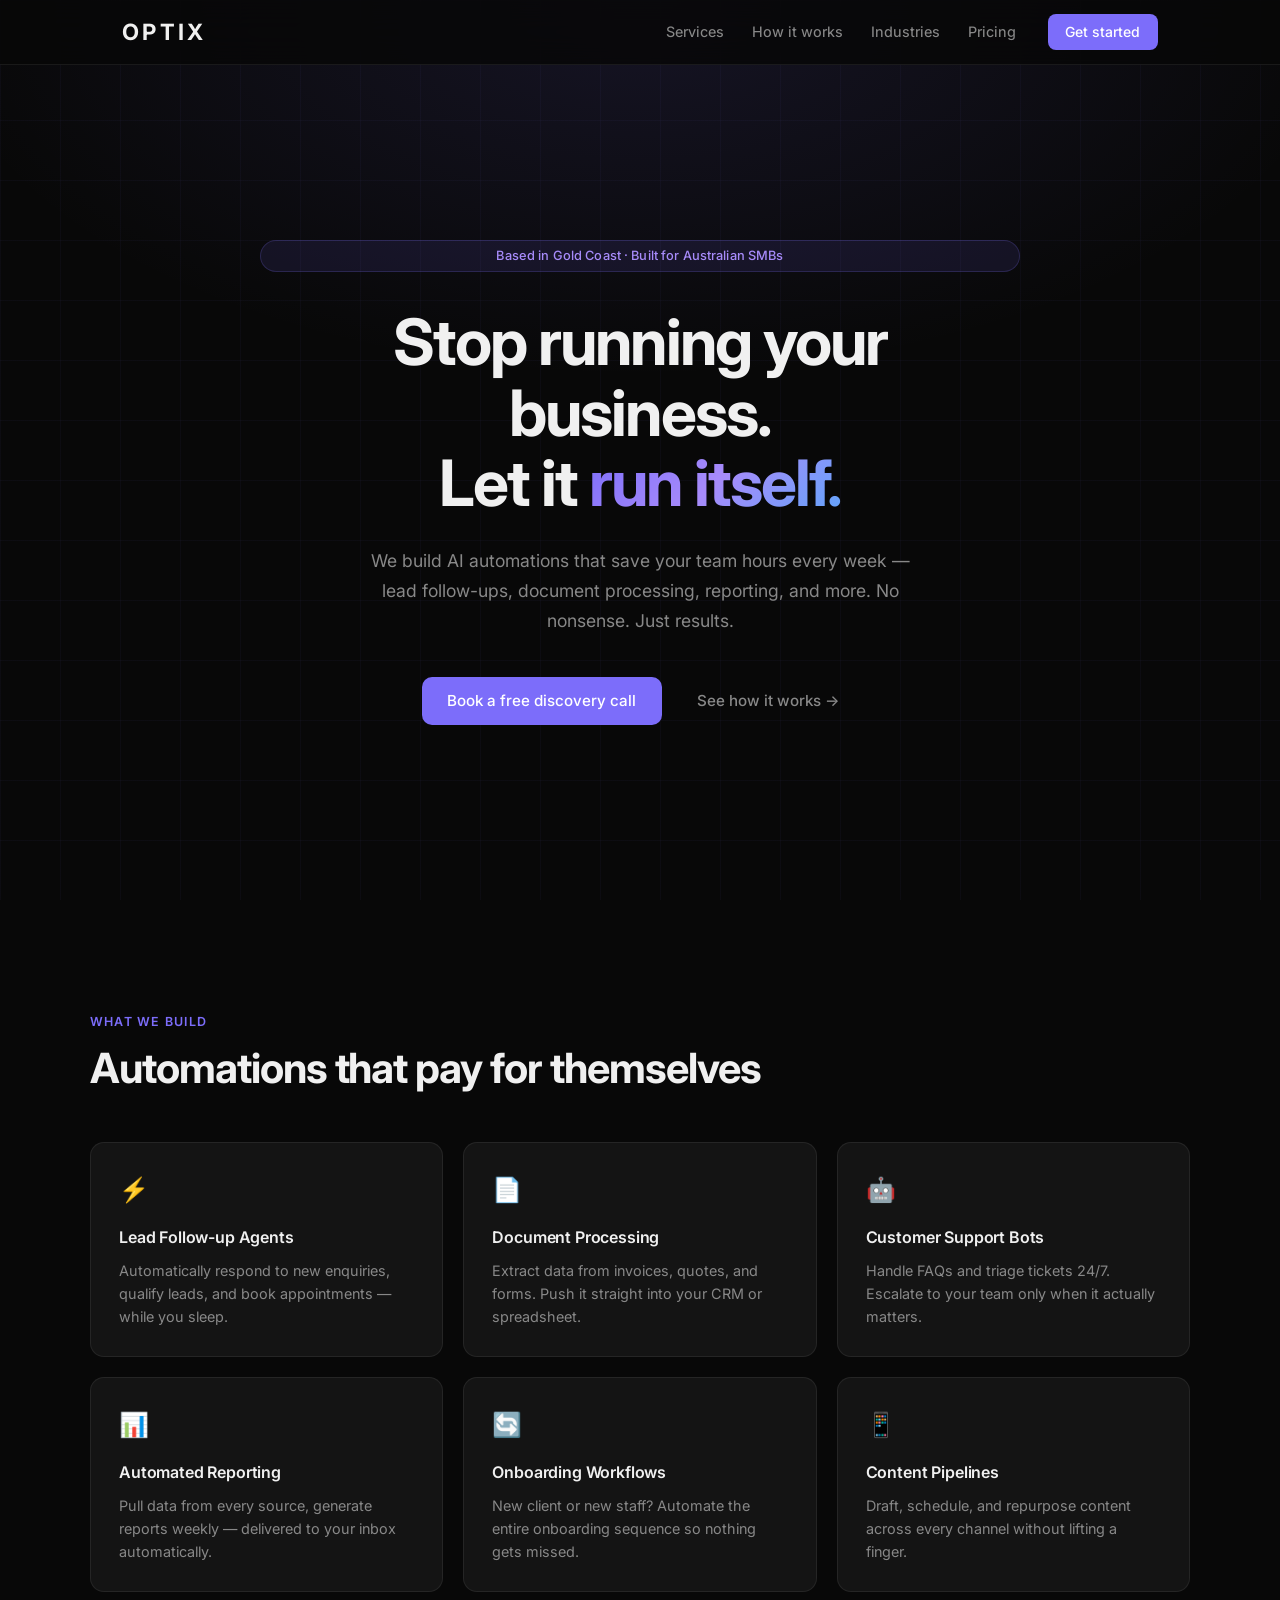
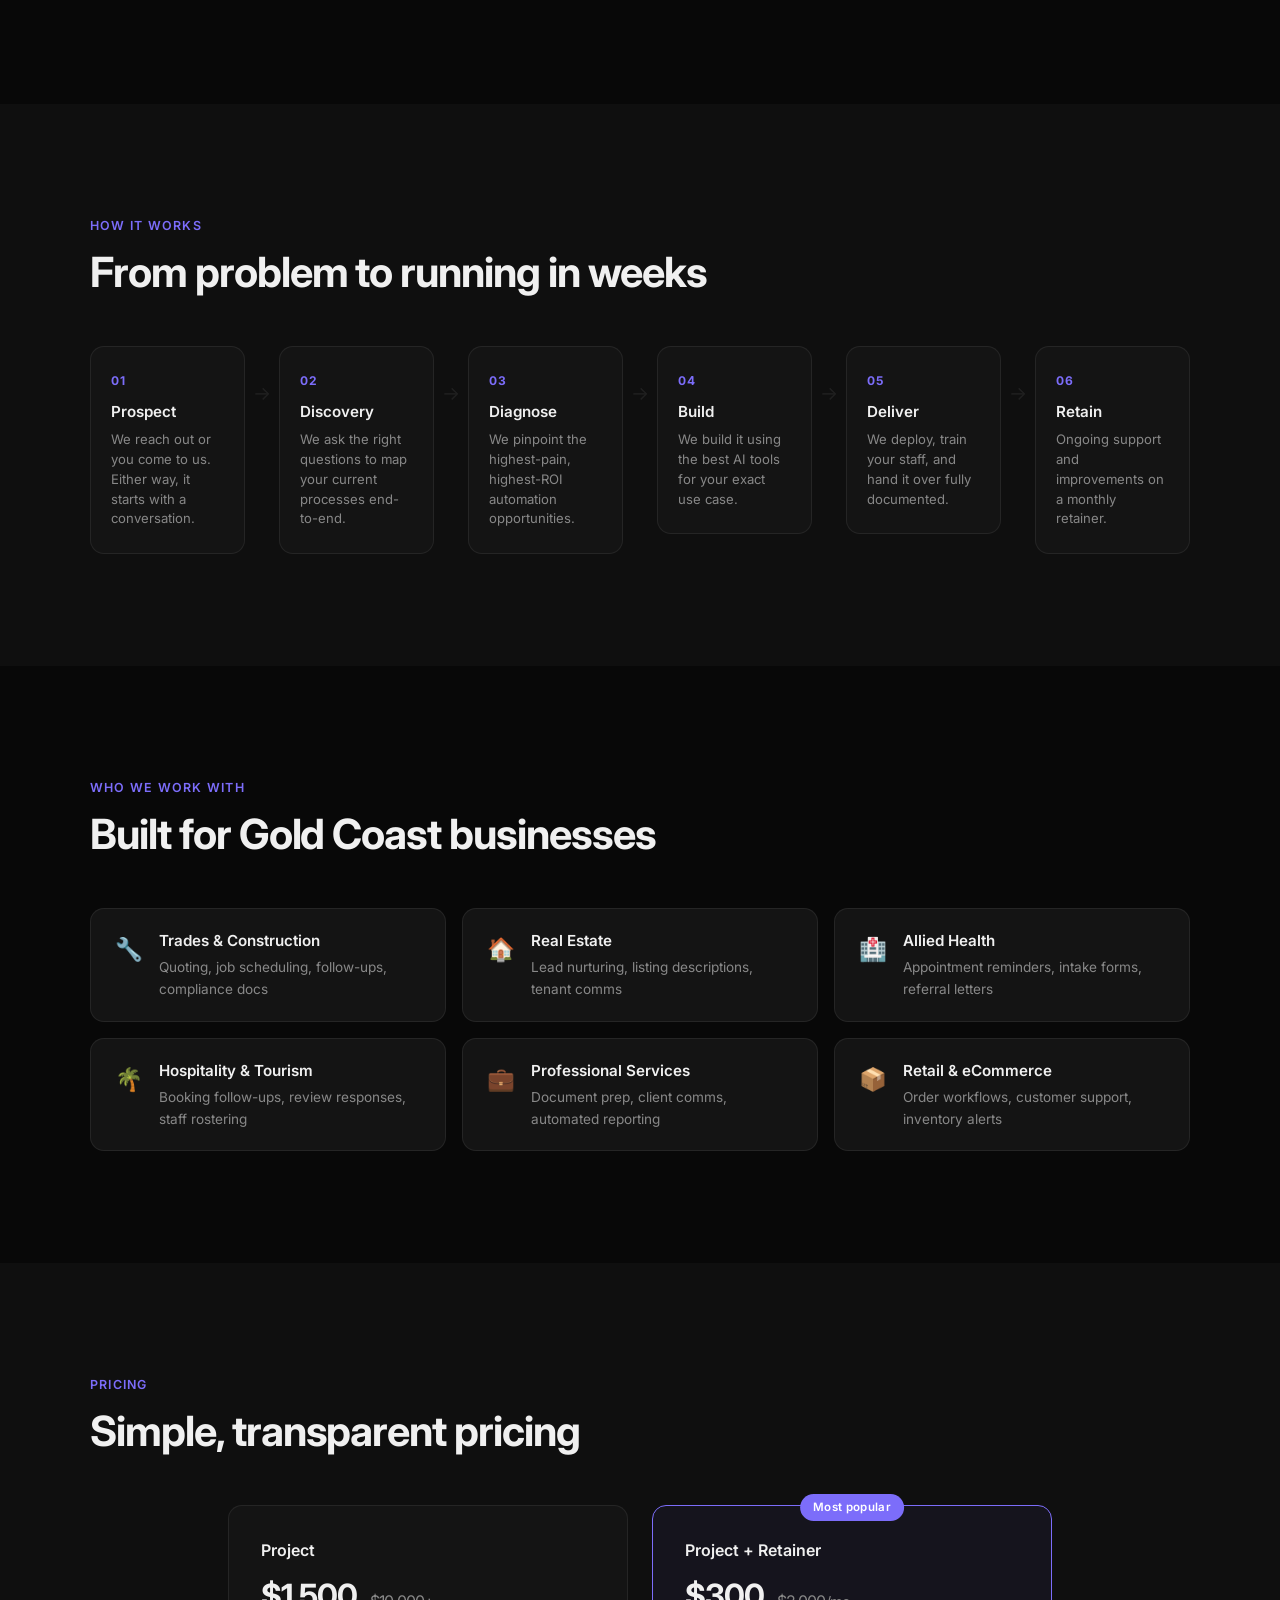
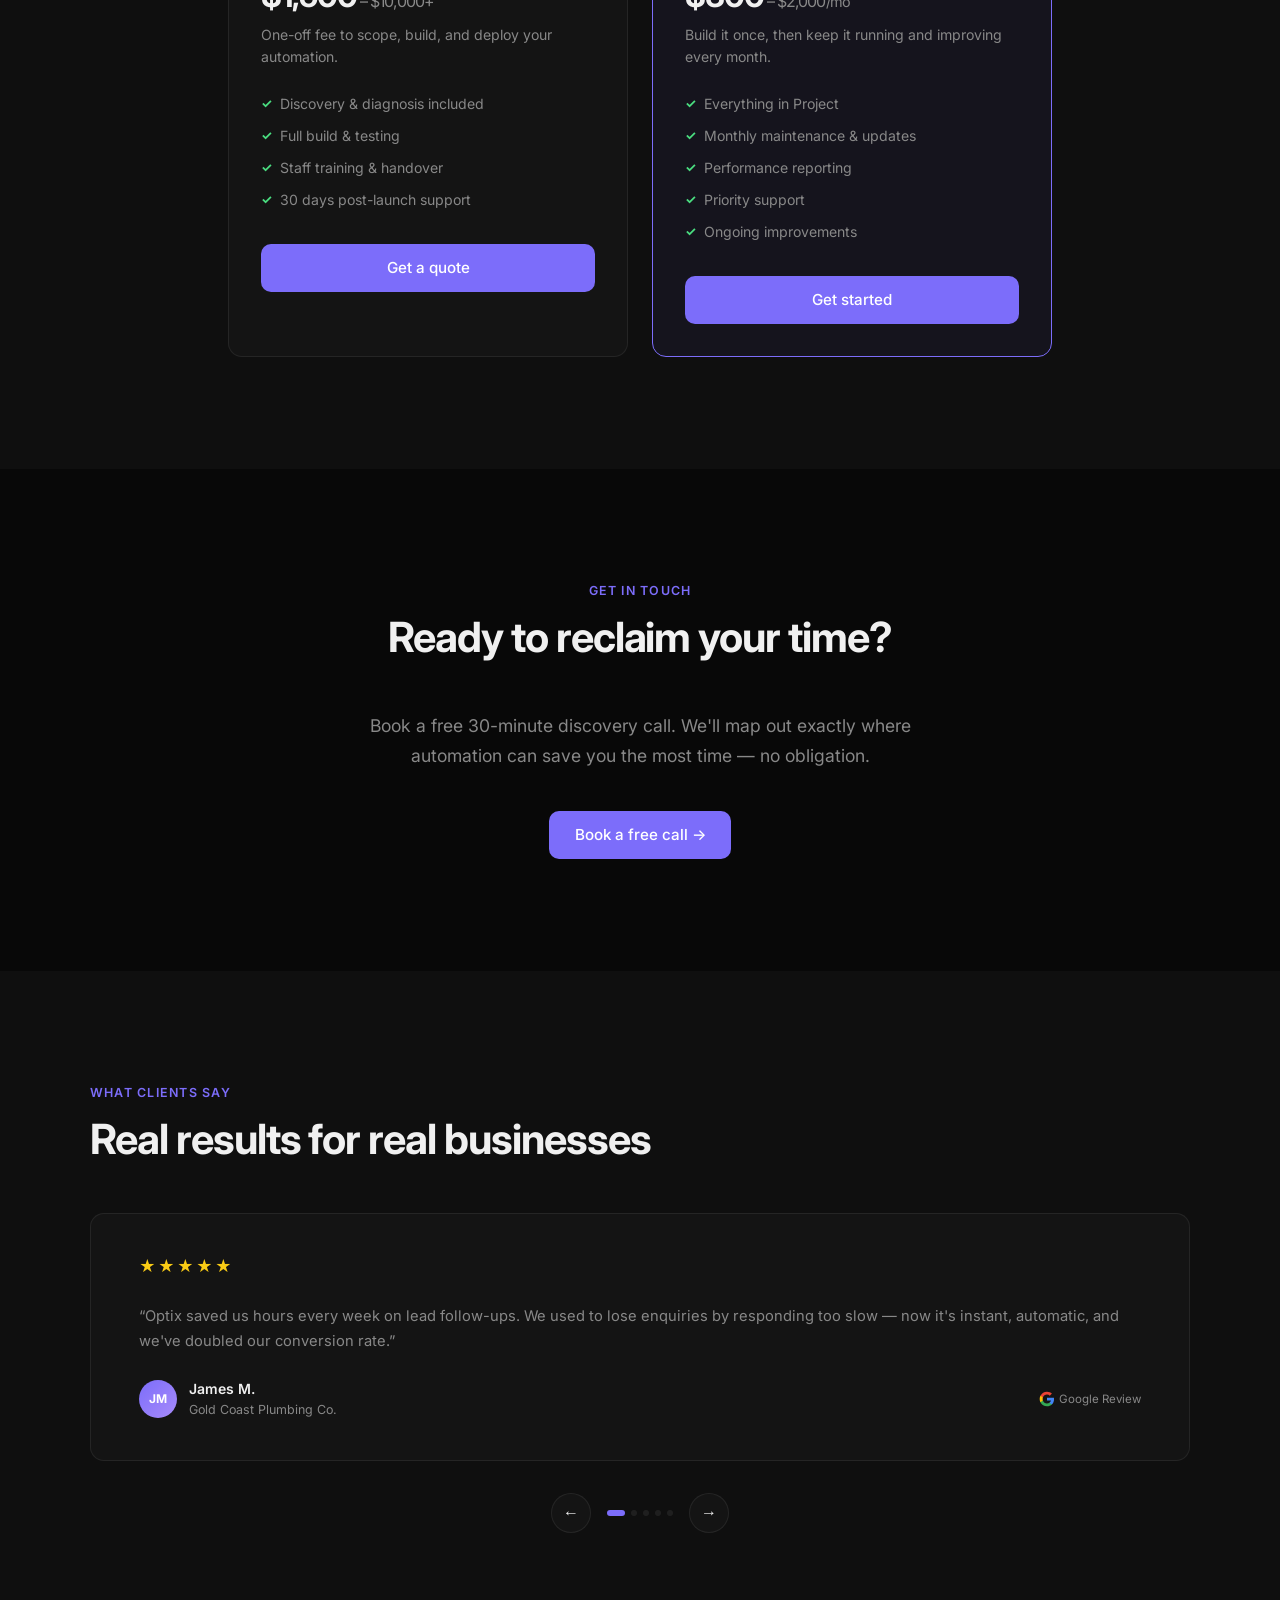
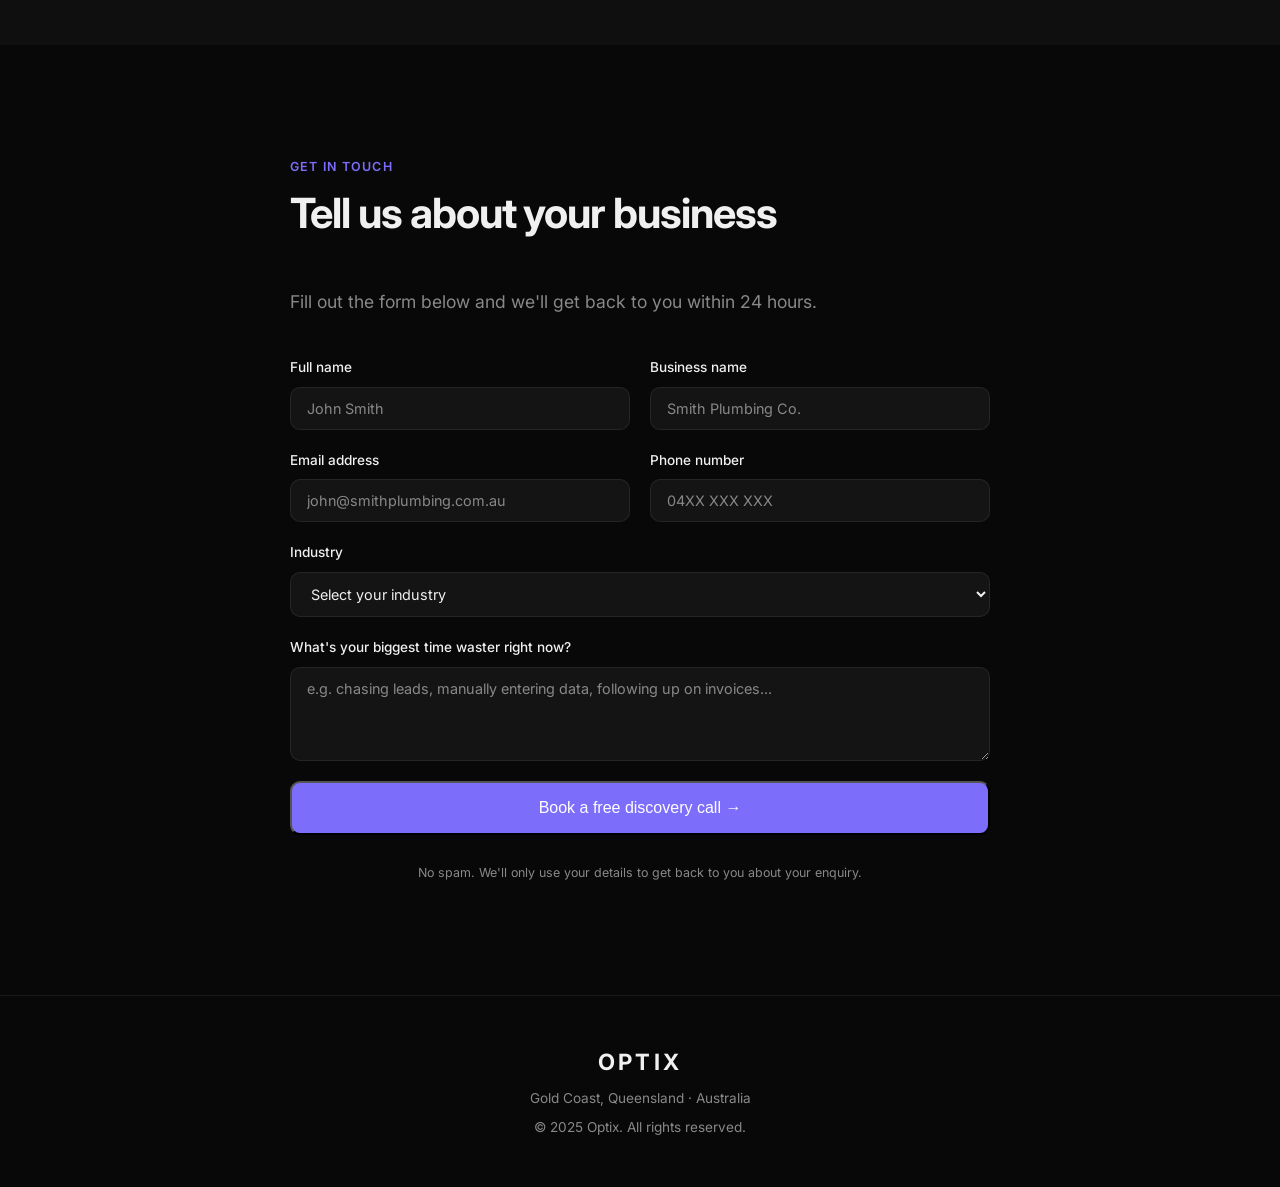
==== commit 56003931: "feat: add hero slide-up animation (animation #4) on page load" ====
--- a/index.html
+++ b/index.html
@@ -7,6 +7,27 @@
   <link rel="preconnect" href="https://fonts.googleapis.com" />
   <link href="https://fonts.googleapis.com/css2?family=Inter:wght@300;400;500;600;700&display=swap" rel="stylesheet" />
   <link rel="stylesheet" href="style.css" />
+  <style>
+    .hero-reveal { overflow: hidden; padding: 0.1rem 0; }
+    .hero-reveal > * {
+      display: block;
+      animation: heroSlideUp 0.75s cubic-bezier(0.4, 0, 0.2, 1) both;
+    }
+    .hero-reveal:nth-child(1) > * { animation-delay: 0.05s; }
+    .hero-reveal:nth-child(2) > * { animation-delay: 0.22s; }
+    .hero-reveal:nth-child(3) > * { animation-delay: 0.42s; }
+    .hero-reveal-fade {
+      animation: heroFadeUp 0.75s 0.6s cubic-bezier(0.4, 0, 0.2, 1) both;
+    }
+    @keyframes heroSlideUp {
+      from { transform: translateY(110%); opacity: 0; }
+      to   { transform: translateY(0);    opacity: 1; }
+    }
+    @keyframes heroFadeUp {
+      from { transform: translateY(16px); opacity: 0; }
+      to   { transform: translateY(0);    opacity: 1; }
+    }
+  </style>
 </head>
 <body>
 
@@ -27,10 +48,10 @@
   <!-- HERO -->
   <section class="hero">
     <div class="hero-inner">
-      <div class="badge">Based in Gold Coast · Built for Australian SMBs</div>
-      <h1>Stop running your business.<br/>Let it <span class="grad">run itself.</span></h1>
-      <p class="hero-sub">We build AI automations that save your team hours every week — lead follow-ups, document processing, reporting, and more. No nonsense. Just results.</p>
-      <div class="hero-cta">
+      <div class="hero-reveal"><div class="badge">Based in Gold Coast · Built for Australian SMBs</div></div>
+      <div class="hero-reveal"><h1>Stop running your business.<br/>Let it <span class="grad">run itself.</span></h1></div>
+      <div class="hero-reveal"><p class="hero-sub">We build AI automations that save your team hours every week — lead follow-ups, document processing, reporting, and more. No nonsense. Just results.</p></div>
+      <div class="hero-cta hero-reveal-fade">
         <a href="https://calendly.com/optixai01/30min" target="_blank" class="btn-primary">Book a free discovery call</a>
         <a href="#process" class="btn-ghost">See how it works →</a>
       </div>
@@ -132,7 +153,7 @@
         <div class="industry">
           <span>🔧</span>
           <div>
-            <h4>Trades & Construction</h4>
+            <h4>Trades &amp; Construction</h4>
             <p>Quoting, job scheduling, follow-ups, compliance docs</p>
           </div>
         </div>
@@ -153,7 +174,7 @@
         <div class="industry">
           <span>🌴</span>
           <div>
-            <h4>Hospitality & Tourism</h4>
+            <h4>Hospitality &amp; Tourism</h4>
             <p>Booking follow-ups, review responses, staff rostering</p>
           </div>
         </div>
@@ -167,7 +188,7 @@
         <div class="industry">
           <span>📦</span>
           <div>
-            <h4>Retail & eCommerce</h4>
+            <h4>Retail &amp; eCommerce</h4>
             <p>Order workflows, customer support, inventory alerts</p>
           </div>
         </div>
@@ -186,9 +207,9 @@
           <div class="price">$1,500<span> – $10,000+</span></div>
           <p>One-off fee to scope, build, and deploy your automation.</p>
           <ul>
-            <li>Discovery & diagnosis included</li>
-            <li>Full build & testing</li>
-            <li>Staff training & handover</li>
+            <li>Discovery &amp; diagnosis included</li>
+            <li>Full build &amp; testing</li>
+            <li>Staff training &amp; handover</li>
             <li>30 days post-launch support</li>
           </ul>
           <a href="https://calendly.com/optixai01/30min" target="_blank" class="btn-primary">Get a quote</a>
@@ -200,7 +221,7 @@
           <p>Build it once, then keep it running and improving every month.</p>
           <ul>
             <li>Everything in Project</li>
-            <li>Monthly maintenance & updates</li>
+            <li>Monthly maintenance &amp; updates</li>
             <li>Performance reporting</li>
             <li>Priority support</li>
             <li>Ongoing improvements</li>
@@ -230,7 +251,7 @@
         <div class="reviews-track" id="reviewsTrack">
           <div class="review-card">
             <div class="review-stars">★★★★★</div>
-            <p class="review-text">"Optix saved us hours every week on lead follow-ups. We used to lose enquiries by responding too slow — now it's instant, automatic, and we've doubled our conversion rate."</p>
+            <p class="review-text">“Optix saved us hours every week on lead follow-ups. We used to lose enquiries by responding too slow — now it's instant, automatic, and we've doubled our conversion rate.”</p>
             <div class="review-author">
               <div class="review-avatar">JM</div>
               <div>
@@ -245,7 +266,7 @@
           </div>
           <div class="review-card">
             <div class="review-stars">★★★★★</div>
-            <p class="review-text">"Our onboarding used to take 3 days of back and forth. Optix built us an automated workflow that handles it in 20 minutes. The ROI was obvious within the first week."</p>
+            <p class="review-text">“Our onboarding used to take 3 days of back and forth. Optix built us an automated workflow that handles it in 20 minutes. The ROI was obvious within the first week.”</p>
             <div class="review-author">
               <div class="review-avatar">SR</div>
               <div>
@@ -260,7 +281,7 @@
           </div>
           <div class="review-card">
             <div class="review-stars">★★★★★</div>
-            <p class="review-text">"I was skeptical AI automation would actually work for a physio clinic. Optix proved me wrong — appointment reminders alone cut our no-show rate by 40%. Couldn't be happier."</p>
+            <p class="review-text">“I was skeptical AI automation would actually work for a physio clinic. Optix proved me wrong — appointment reminders alone cut our no-show rate by 40%. Couldn't be happier.”</p>
             <div class="review-author">
               <div class="review-avatar">DK</div>
               <div>
@@ -275,7 +296,7 @@
           </div>
           <div class="review-card">
             <div class="review-stars">★★★★★</div>
-            <p class="review-text">"We were drowning in admin. Optix automated our quoting, invoicing follow-ups, and job scheduling. My team now focuses on actual work instead of chasing paperwork."</p>
+            <p class="review-text">“We were drowning in admin. Optix automated our quoting, invoicing follow-ups, and job scheduling. My team now focuses on actual work instead of chasing paperwork.”</p>
             <div class="review-author">
               <div class="review-avatar">TW</div>
               <div>
@@ -290,7 +311,7 @@
           </div>
           <div class="review-card">
             <div class="review-stars">★★★★★</div>
-            <p class="review-text">"The discovery call alone was worth it. They identified three automations we'd never thought of and the first one paid for itself in the first month. Highly recommend."</p>
+            <p class="review-text">“The discovery call alone was worth it. They identified three automations we'd never thought of and the first one paid for itself in the first month. Highly recommend.”</p>
             <div class="review-author">
               <div class="review-avatar">AL</div>
               <div>
@@ -312,8 +333,6 @@
       </div>
     </div>
   </section>
-
-  <!-- FOOTER -->
 
   <!-- CONTACT FORM -->
   <section class="section" id="contact-form">
@@ -346,12 +365,12 @@
           <label>Industry</label>
           <select required>
             <option value="" disabled selected>Select your industry</option>
-            <option>Trades & Construction</option>
+            <option>Trades &amp; Construction</option>
             <option>Real Estate</option>
             <option>Allied Health</option>
-            <option>Hospitality & Tourism</option>
+            <option>Hospitality &amp; Tourism</option>
             <option>Professional Services</option>
-            <option>Retail & eCommerce</option>
+            <option>Retail &amp; eCommerce</option>
             <option>Other</option>
           </select>
         </div>
@@ -366,7 +385,7 @@
   </section>
 
   <!-- FOOTER -->
-
+  <footer>
     <div class="footer-inner">
       <span class="logo">Optix</span>
       <p>Gold Coast, Queensland · Australia</p>
@@ -417,4 +436,4 @@
     }
   </script>
 </body>
-</html>
+</html>
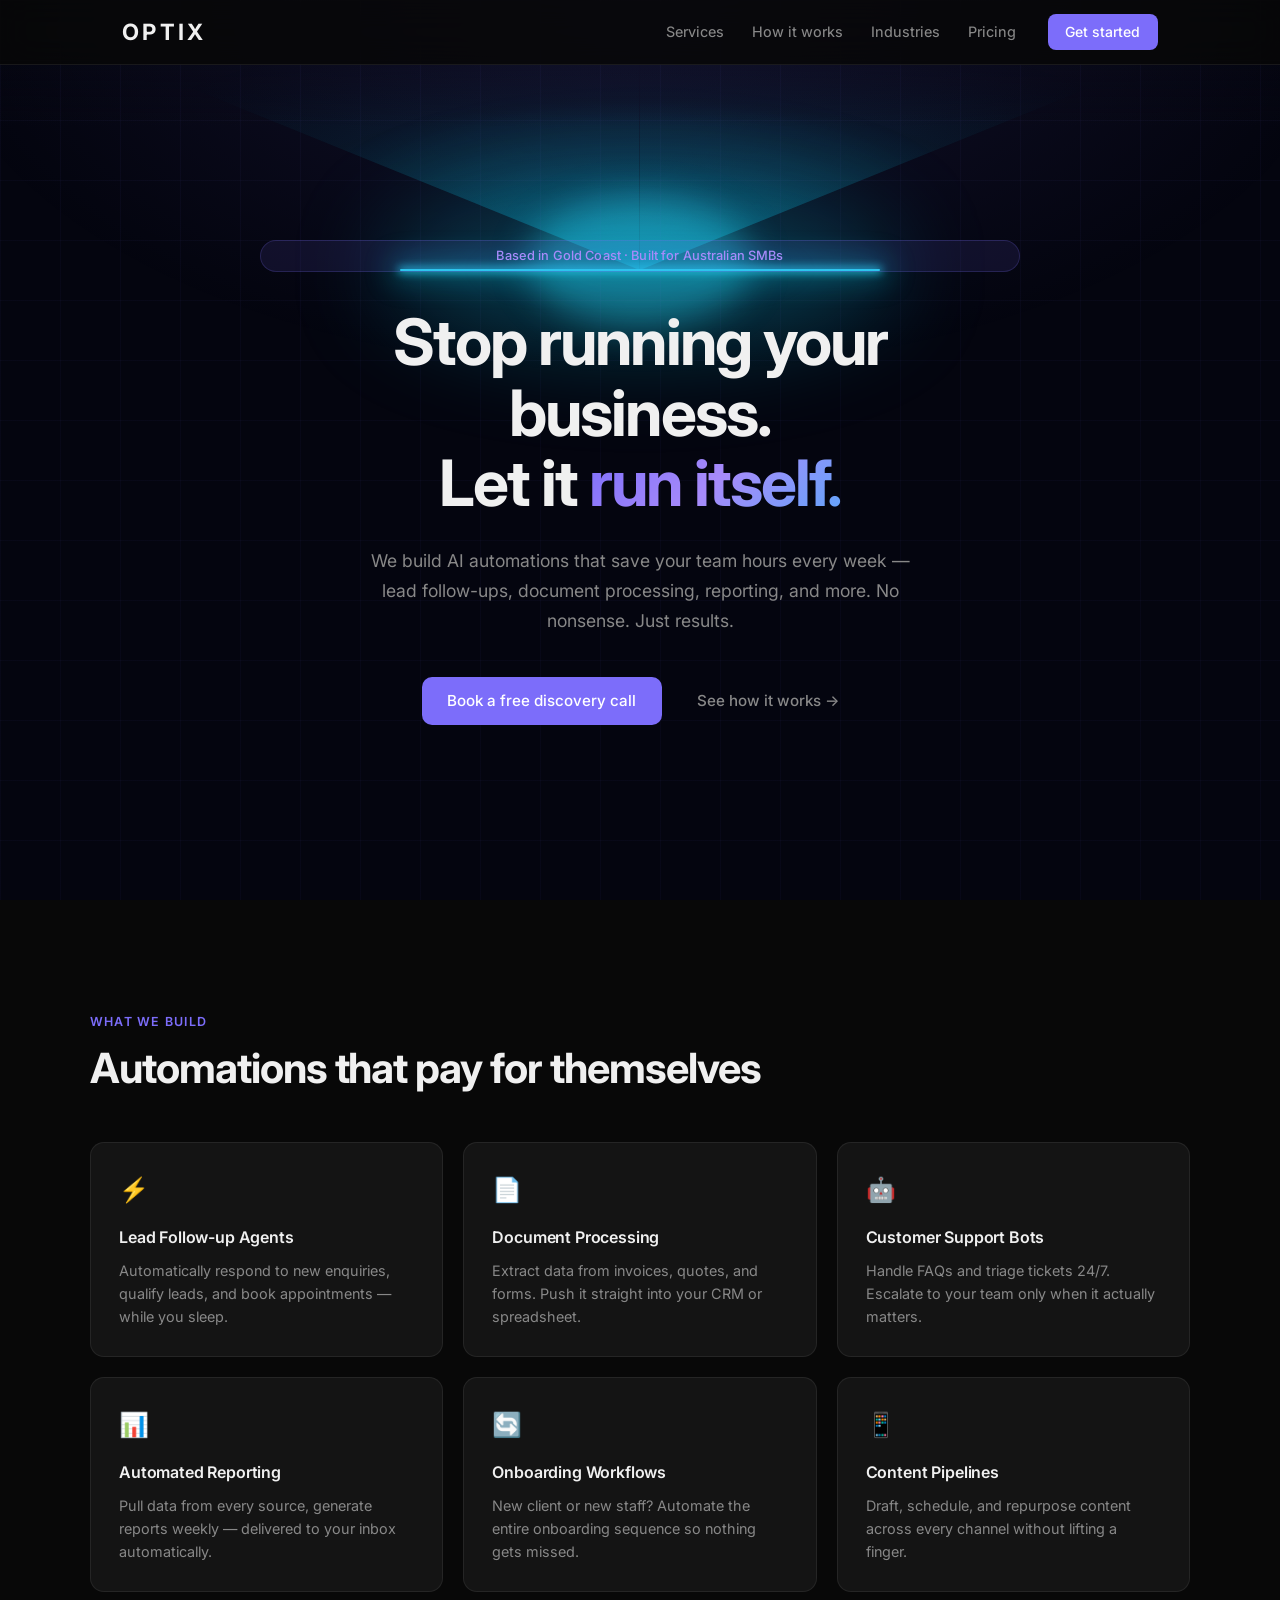
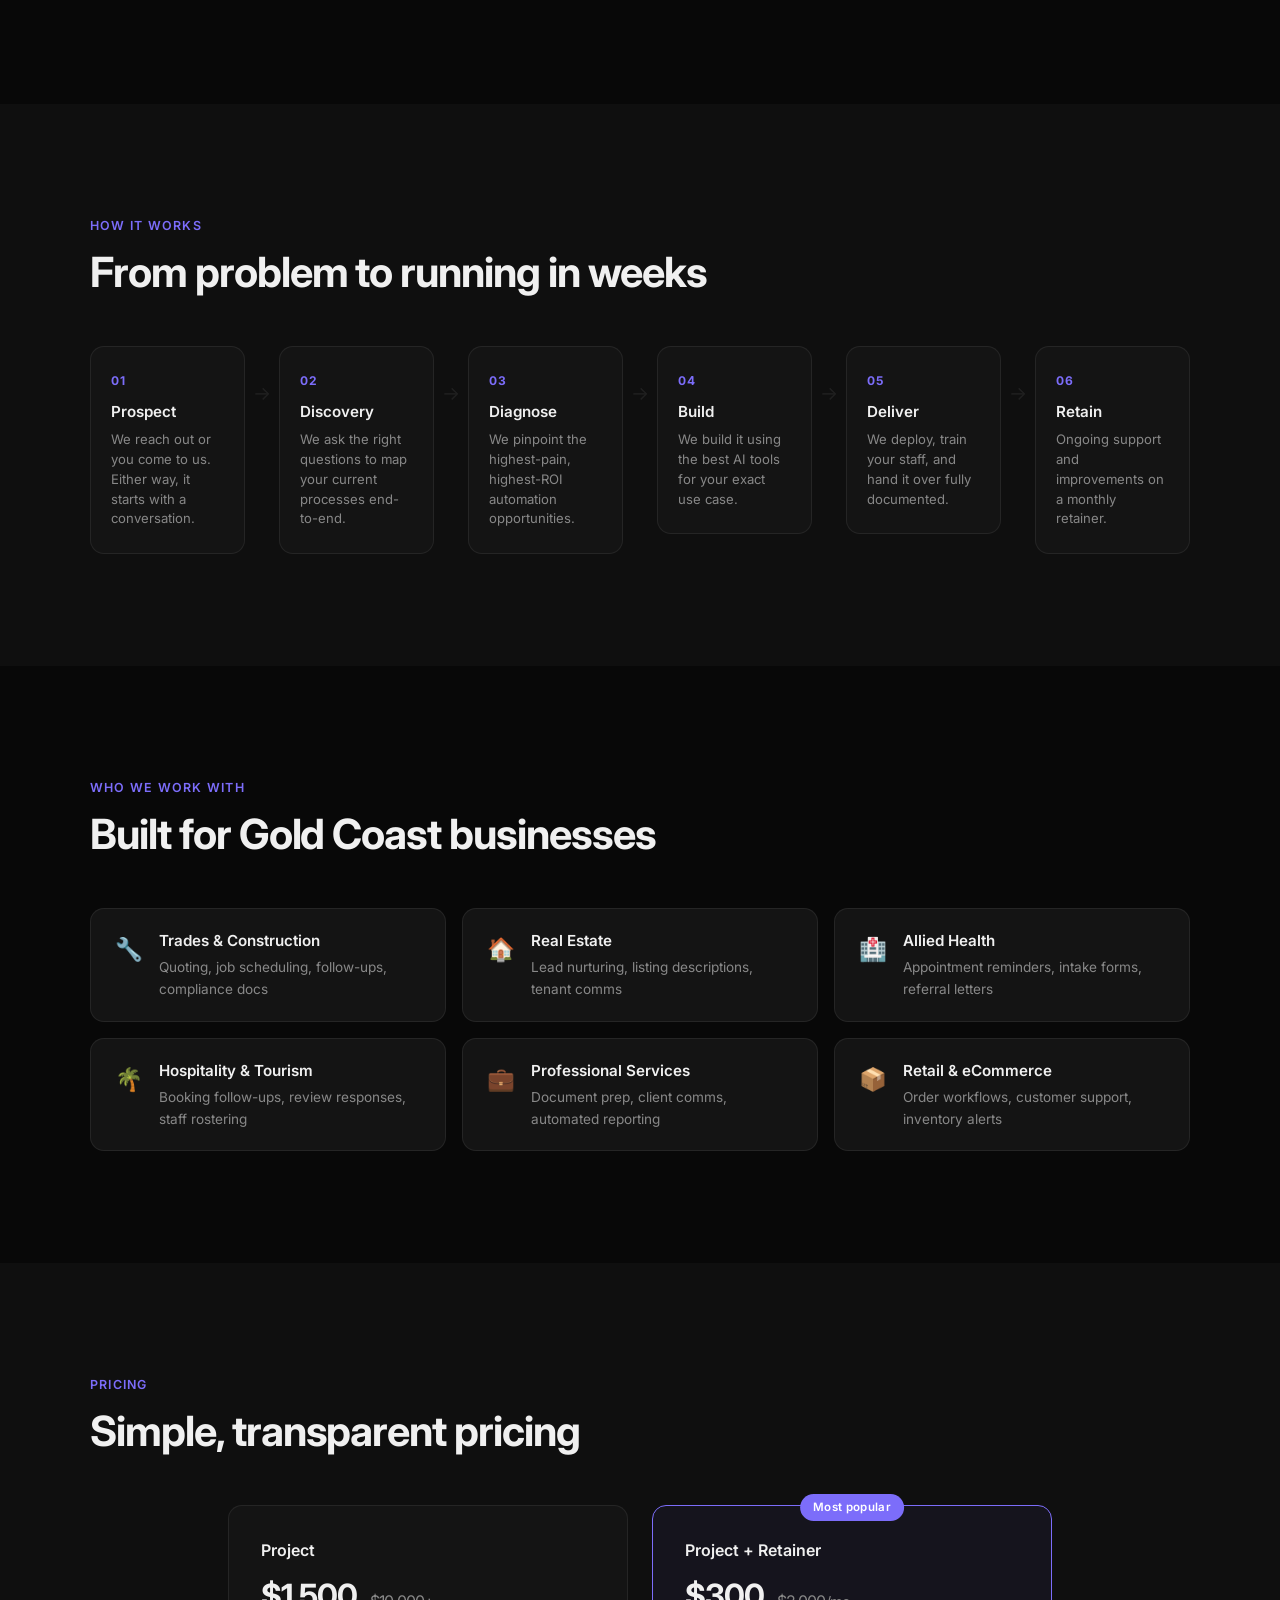
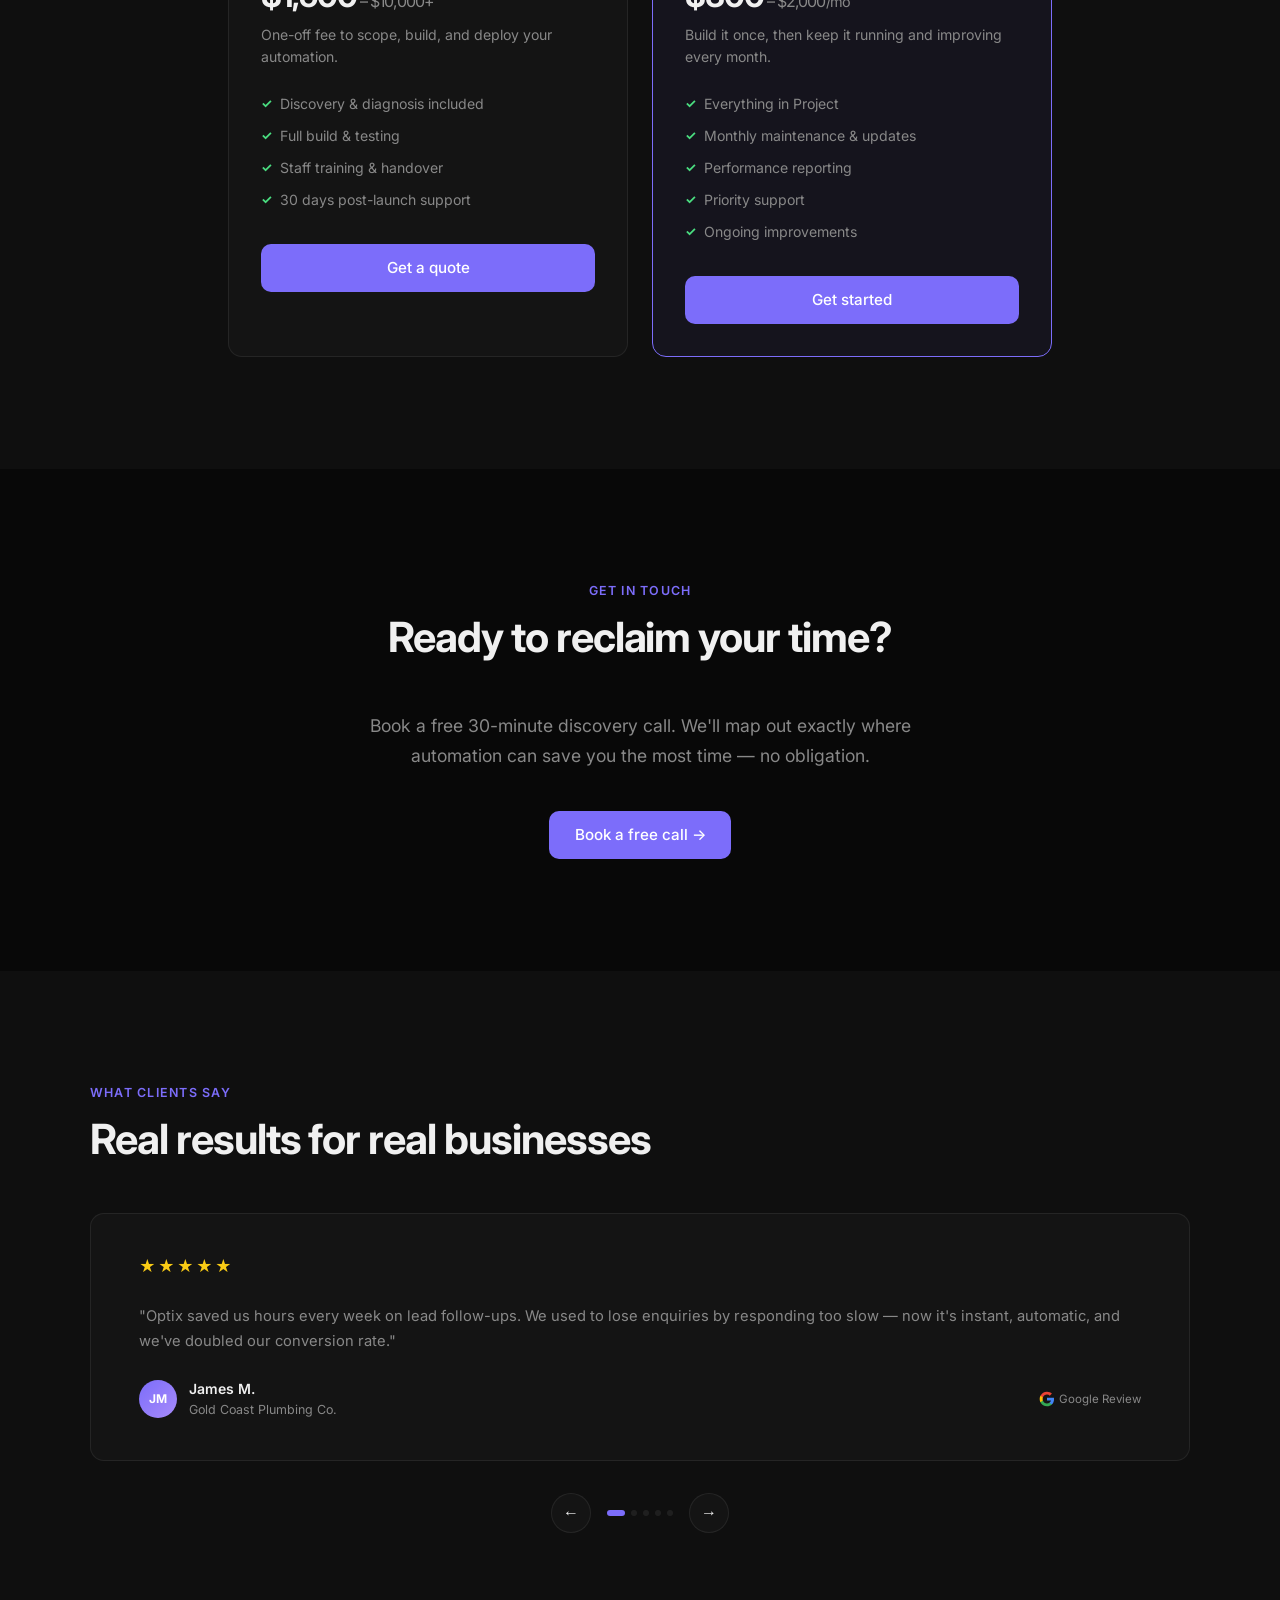
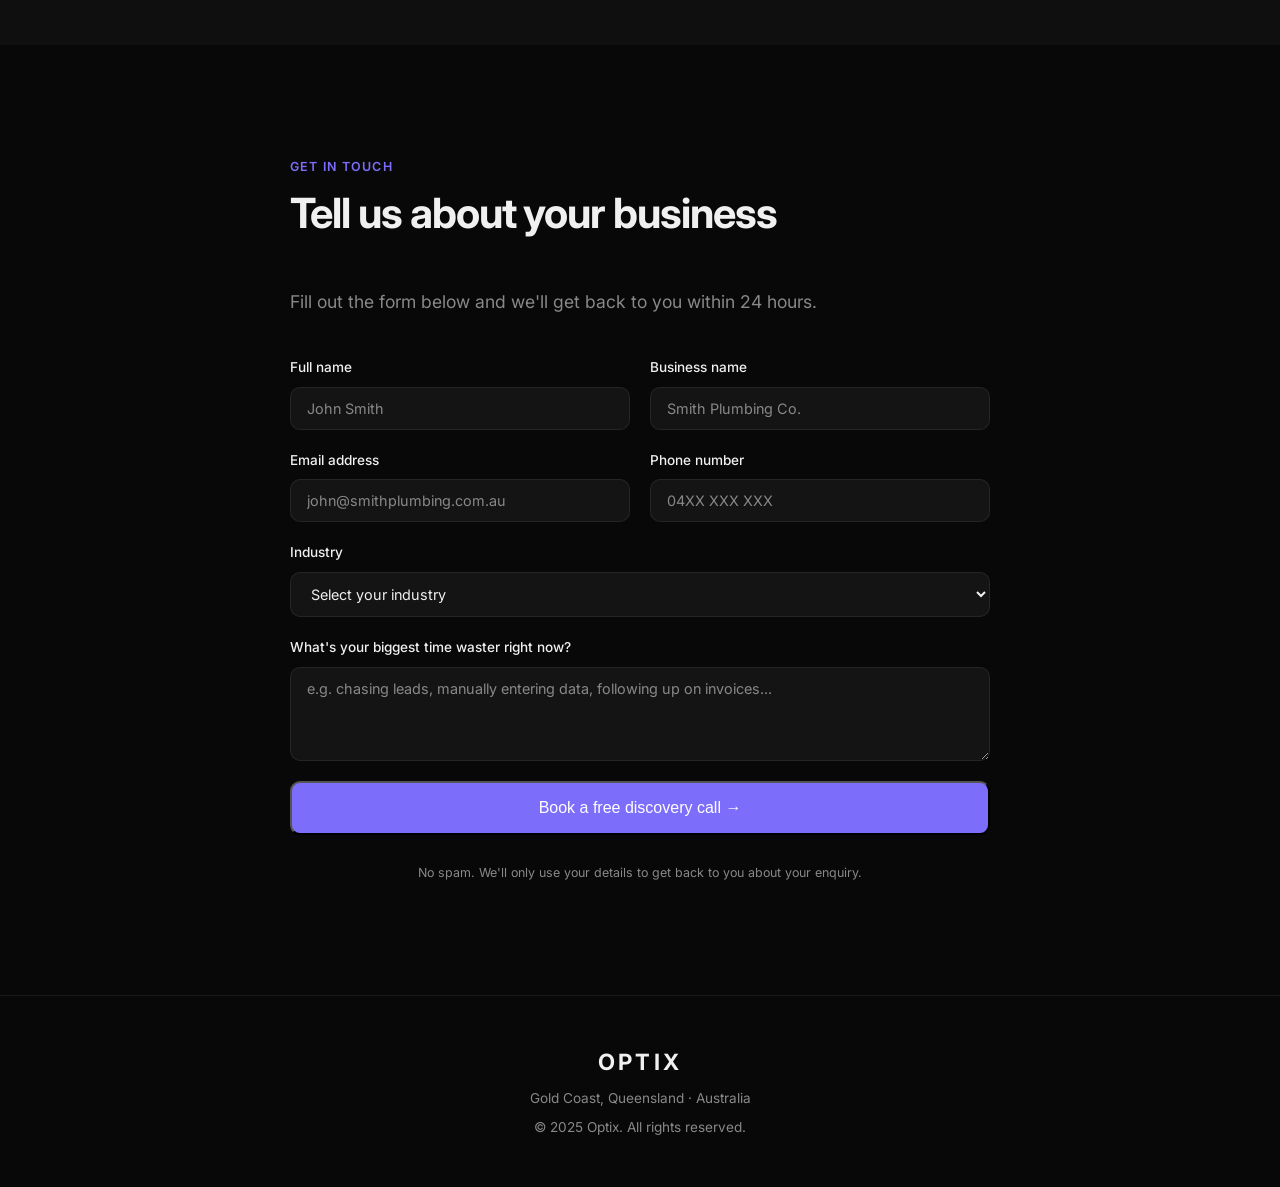
==== commit 22d03841: "feat: add lamp effect to hero + animation 10 preview" ====
--- a/index.html
+++ b/index.html
@@ -13,9 +13,9 @@
       display: block;
       animation: heroSlideUp 0.75s cubic-bezier(0.4, 0, 0.2, 1) both;
     }
-    .hero-reveal:nth-child(1) > * { animation-delay: 0.05s; }
-    .hero-reveal:nth-child(2) > * { animation-delay: 0.22s; }
-    .hero-reveal:nth-child(3) > * { animation-delay: 0.42s; }
+    .hero-reveal:nth-child(2) > * { animation-delay: 0.05s; }
+    .hero-reveal:nth-child(3) > * { animation-delay: 0.22s; }
+    .hero-reveal:nth-child(4) > * { animation-delay: 0.42s; }
     .hero-reveal-fade {
       animation: heroFadeUp 0.75s 0.6s cubic-bezier(0.4, 0, 0.2, 1) both;
     }
@@ -26,6 +26,72 @@
     @keyframes heroFadeUp {
       from { transform: translateY(16px); opacity: 0; }
       to   { transform: translateY(0);    opacity: 1; }
+    }
+
+    /* === Lamp Effect === */
+    .hero { background: #04050f !important; position: relative; overflow: hidden; }
+    .hero-inner { position: relative; z-index: 2; }
+    .lamp-wrap { position: absolute; inset: 0; pointer-events: none; z-index: 0; overflow: hidden; }
+    .lamp-beam-l {
+      position: absolute; top: 0; right: 50%; height: 30vh; width: 52vw;
+      background: radial-gradient(ellipse at 100% 100%, rgba(6,182,212,0.5) 0%, rgba(6,182,212,0.07) 45%, transparent 68%);
+      clip-path: polygon(100% 100%, 0% 0%, 100% 0%);
+      transform-origin: right bottom;
+      animation: lampBeamL 0.9s 0.05s ease-in-out both;
+    }
+    .lamp-beam-r {
+      position: absolute; top: 0; left: 50%; height: 30vh; width: 52vw;
+      background: radial-gradient(ellipse at 0% 100%, rgba(6,182,212,0.5) 0%, rgba(6,182,212,0.07) 45%, transparent 68%);
+      clip-path: polygon(0% 100%, 0% 0%, 100% 0%);
+      transform-origin: left bottom;
+      animation: lampBeamR 0.9s 0.05s ease-in-out both;
+    }
+    @keyframes lampBeamL { from { transform: scaleX(0.04); opacity: 0; } to { transform: scaleX(1); opacity: 1; } }
+    @keyframes lampBeamR { from { transform: scaleX(0.04); opacity: 0; } to { transform: scaleX(1); opacity: 1; } }
+    .lamp-glow {
+      position: absolute; top: 30vh; left: 50%;
+      transform: translate(-50%, -50%);
+      width: min(32rem, 70vw); height: 10rem;
+      border-radius: 50%;
+      background: rgba(6,182,212,0.28);
+      filter: blur(48px);
+      animation: lampGlowAnim 0.9s 0.05s ease-in-out both;
+    }
+    @keyframes lampGlowAnim {
+      from { opacity: 0; transform: translate(-50%,-50%) scaleX(0.1); }
+      to   { opacity: 1; transform: translate(-50%,-50%) scaleX(1); }
+    }
+    .lamp-bright {
+      position: absolute; top: 30vh; left: 50%;
+      transform: translate(-50%, -56%);
+      width: min(14rem, 28vw); height: 8rem;
+      border-radius: 50%;
+      background: rgba(34,211,238,0.42);
+      filter: blur(18px);
+      animation: lampBrightAnim 0.9s 0.05s ease-in-out both;
+    }
+    @keyframes lampBrightAnim {
+      from { opacity: 0; transform: translate(-50%,-56%) scaleX(0.1); }
+      to   { opacity: 1; transform: translate(-50%,-56%) scaleX(1); }
+    }
+    .lamp-line {
+      position: absolute; top: 30vh; left: 50%;
+      transform: translateX(-50%) translateY(-1px);
+      height: 2px;
+      background: #22d3ee;
+      border-radius: 2px;
+      box-shadow: 0 0 8px 2px rgba(34,211,238,0.85), 0 0 28px 8px rgba(6,182,212,0.4);
+      animation: lampLineAnim 0.9s 0.05s ease-in-out both;
+    }
+    @keyframes lampLineAnim {
+      from { width: 5rem; opacity: 0; }
+      to   { width: min(30rem, 72vw); opacity: 1; }
+    }
+    .lamp-cover {
+      position: absolute; top: 0; left: 0; right: 0;
+      height: 14vh;
+      background: linear-gradient(to bottom, #04050f 40%, transparent);
+      z-index: 1;
     }
   </style>
 </head>
@@ -47,6 +113,14 @@
 
   <!-- HERO -->
   <section class="hero">
+    <div class="lamp-wrap" aria-hidden="true">
+      <div class="lamp-beam-l"></div>
+      <div class="lamp-beam-r"></div>
+      <div class="lamp-glow"></div>
+      <div class="lamp-bright"></div>
+      <div class="lamp-line"></div>
+      <div class="lamp-cover"></div>
+    </div>
     <div class="hero-inner">
       <div class="hero-reveal"><div class="badge">Based in Gold Coast · Built for Australian SMBs</div></div>
       <div class="hero-reveal"><h1>Stop running your business.<br/>Let it <span class="grad">run itself.</span></h1></div>
@@ -251,7 +325,7 @@
         <div class="reviews-track" id="reviewsTrack">
           <div class="review-card">
             <div class="review-stars">★★★★★</div>
-            <p class="review-text">“Optix saved us hours every week on lead follow-ups. We used to lose enquiries by responding too slow — now it's instant, automatic, and we've doubled our conversion rate.”</p>
+            <p class="review-text">"Optix saved us hours every week on lead follow-ups. We used to lose enquiries by responding too slow — now it's instant, automatic, and we've doubled our conversion rate."</p>
             <div class="review-author">
               <div class="review-avatar">JM</div>
               <div>
@@ -266,7 +340,7 @@
           </div>
           <div class="review-card">
             <div class="review-stars">★★★★★</div>
-            <p class="review-text">“Our onboarding used to take 3 days of back and forth. Optix built us an automated workflow that handles it in 20 minutes. The ROI was obvious within the first week.”</p>
+            <p class="review-text">"Our onboarding used to take 3 days of back and forth. Optix built us an automated workflow that handles it in 20 minutes. The ROI was obvious within the first week."</p>
             <div class="review-author">
               <div class="review-avatar">SR</div>
               <div>
@@ -281,7 +355,7 @@
           </div>
           <div class="review-card">
             <div class="review-stars">★★★★★</div>
-            <p class="review-text">“I was skeptical AI automation would actually work for a physio clinic. Optix proved me wrong — appointment reminders alone cut our no-show rate by 40%. Couldn't be happier.”</p>
+            <p class="review-text">"I was skeptical AI automation would actually work for a physio clinic. Optix proved me wrong — appointment reminders alone cut our no-show rate by 40%. Couldn't be happier."</p>
             <div class="review-author">
               <div class="review-avatar">DK</div>
               <div>
@@ -296,7 +370,7 @@
           </div>
           <div class="review-card">
             <div class="review-stars">★★★★★</div>
-            <p class="review-text">“We were drowning in admin. Optix automated our quoting, invoicing follow-ups, and job scheduling. My team now focuses on actual work instead of chasing paperwork.”</p>
+            <p class="review-text">"We were drowning in admin. Optix automated our quoting, invoicing follow-ups, and job scheduling. My team now focuses on actual work instead of chasing paperwork."</p>
             <div class="review-author">
               <div class="review-avatar">TW</div>
               <div>
@@ -311,7 +385,7 @@
           </div>
           <div class="review-card">
             <div class="review-stars">★★★★★</div>
-            <p class="review-text">“The discovery call alone was worth it. They identified three automations we'd never thought of and the first one paid for itself in the first month. Highly recommend.”</p>
+            <p class="review-text">"The discovery call alone was worth it. They identified three automations we'd never thought of and the first one paid for itself in the first month. Highly recommend."</p>
             <div class="review-author">
               <div class="review-avatar">AL</div>
               <div>
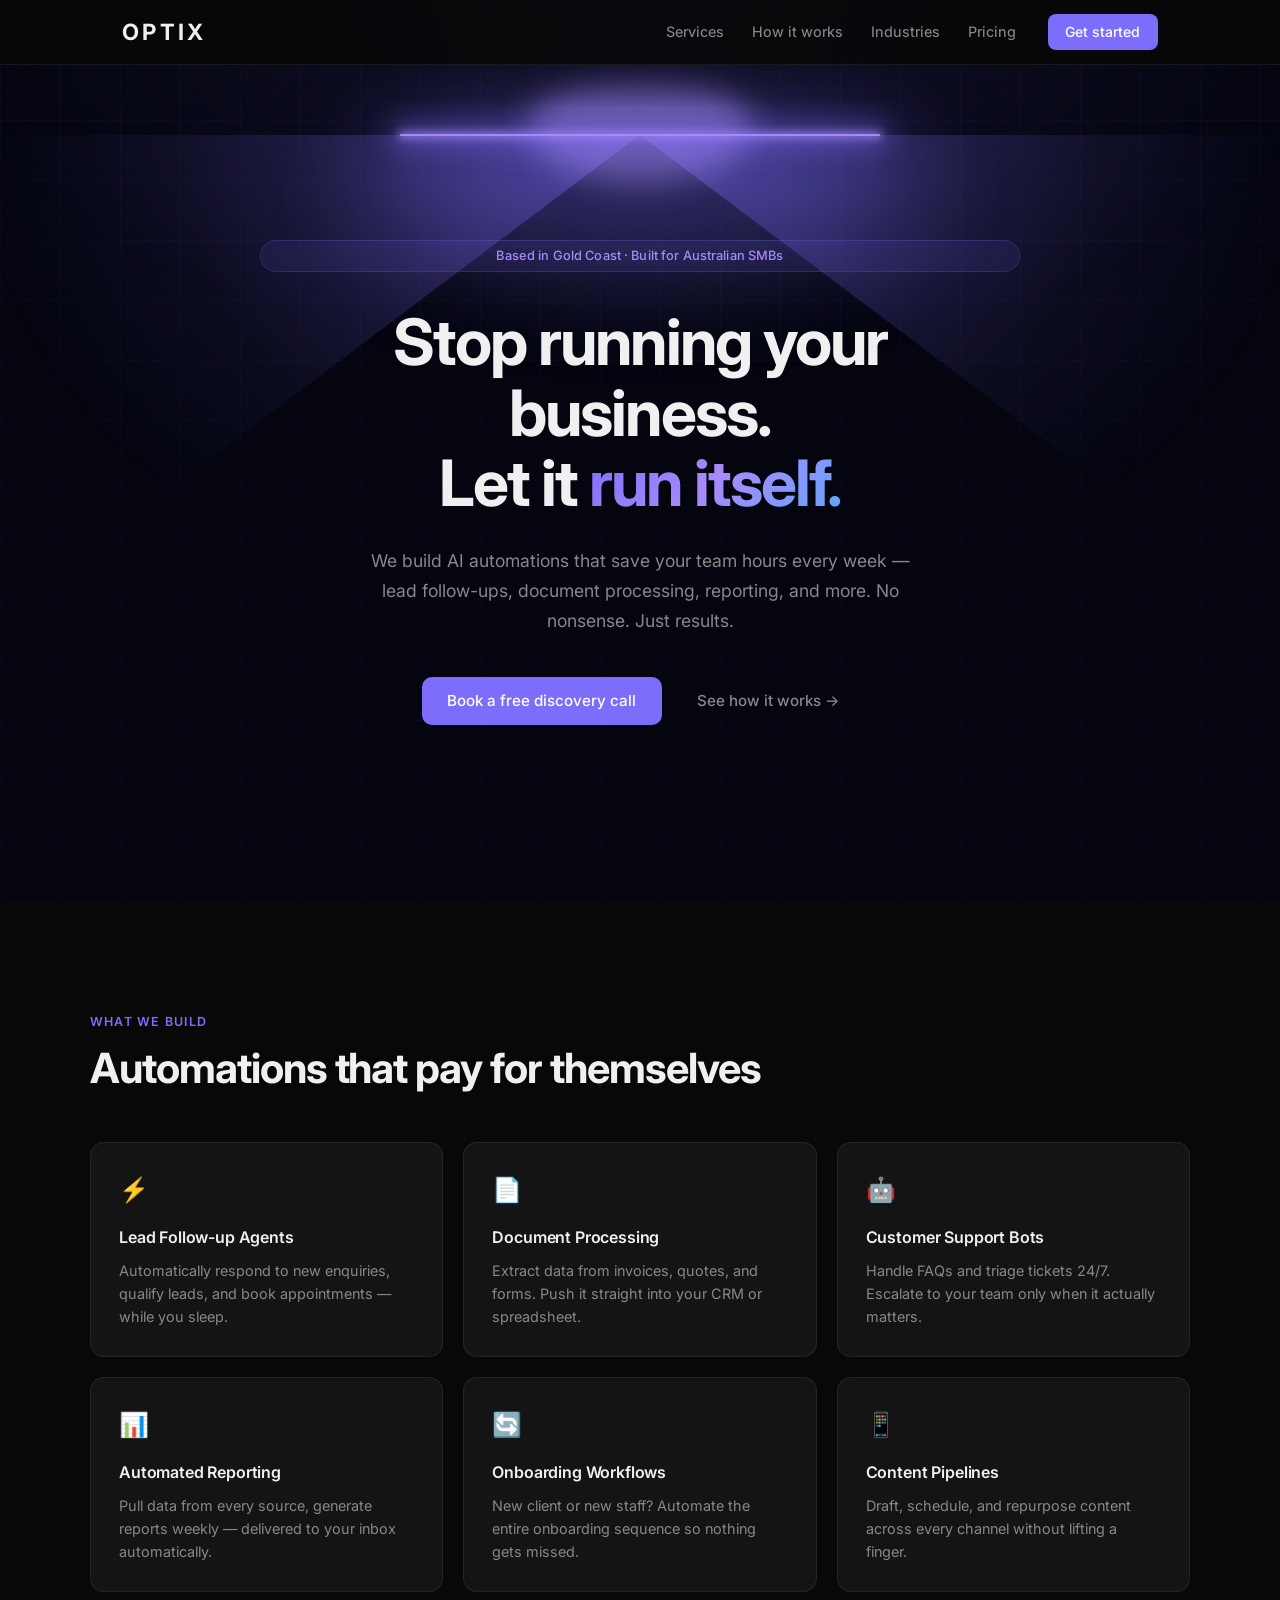
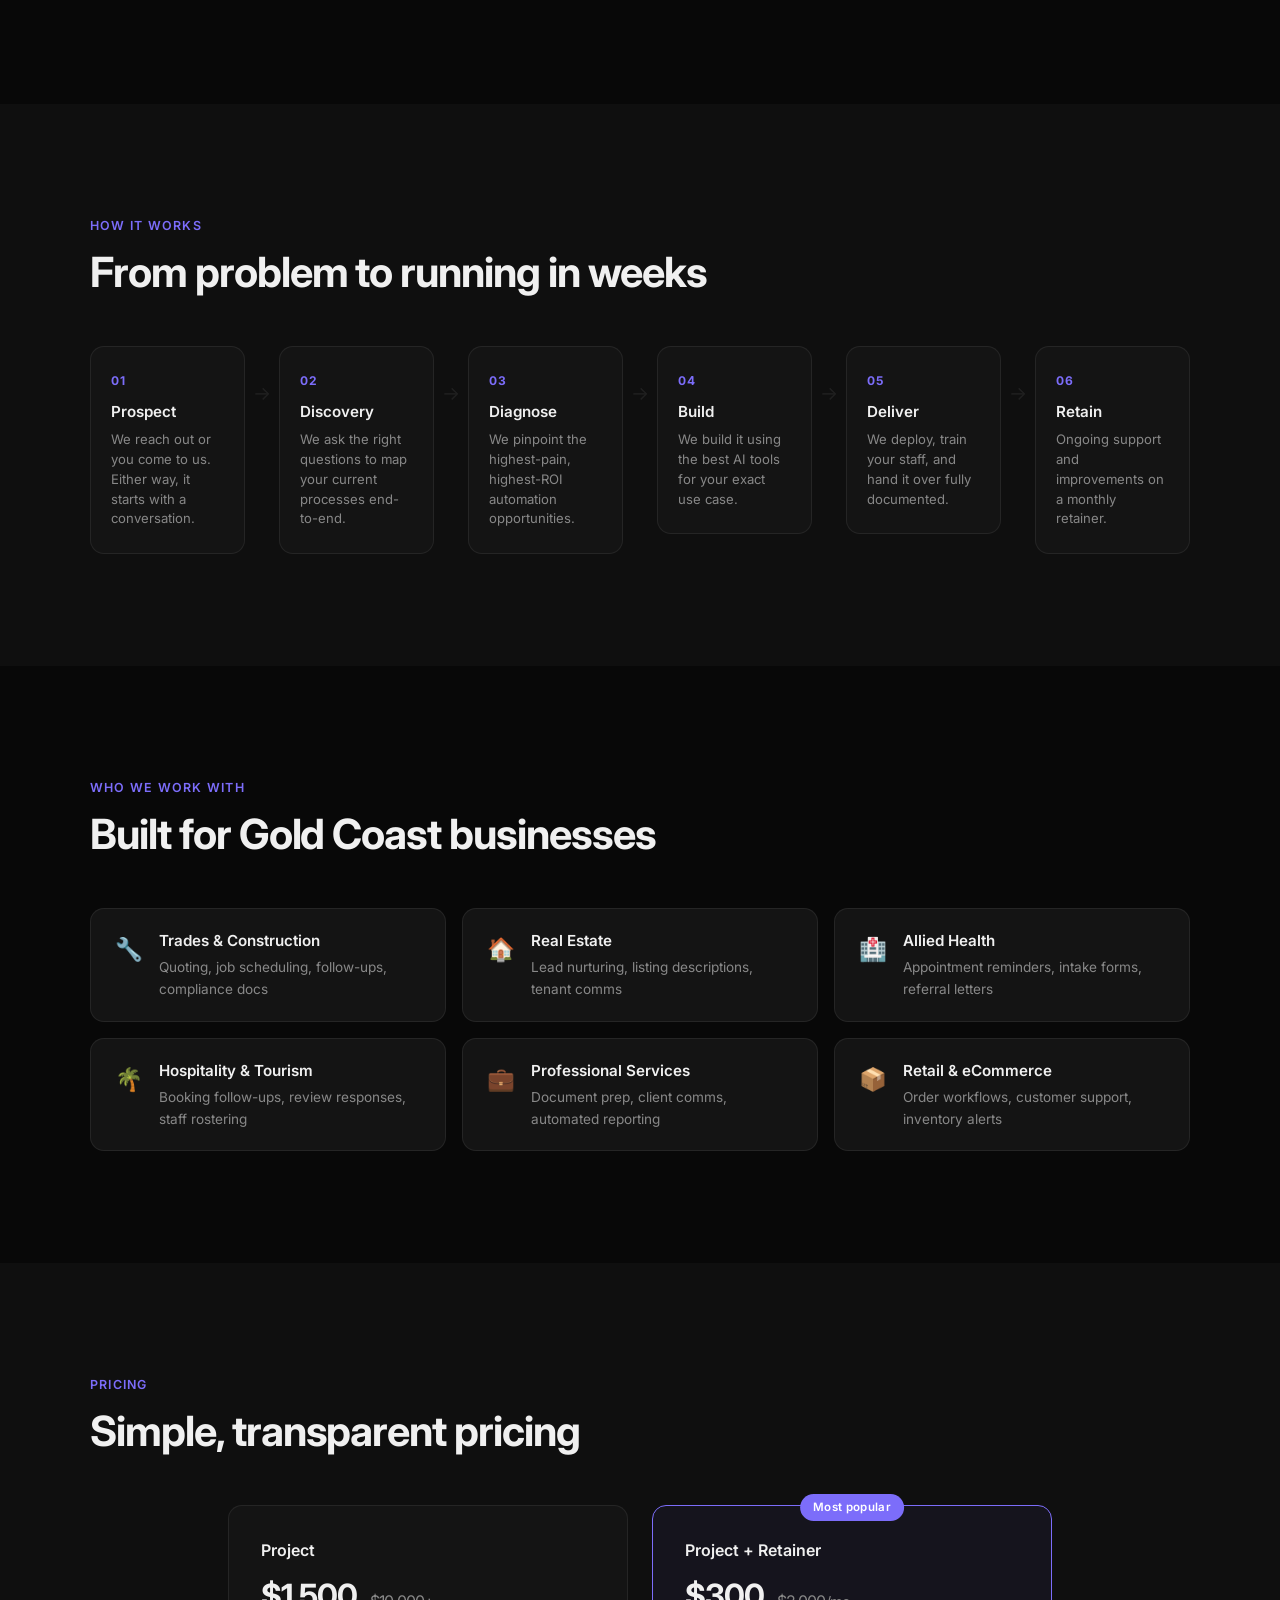
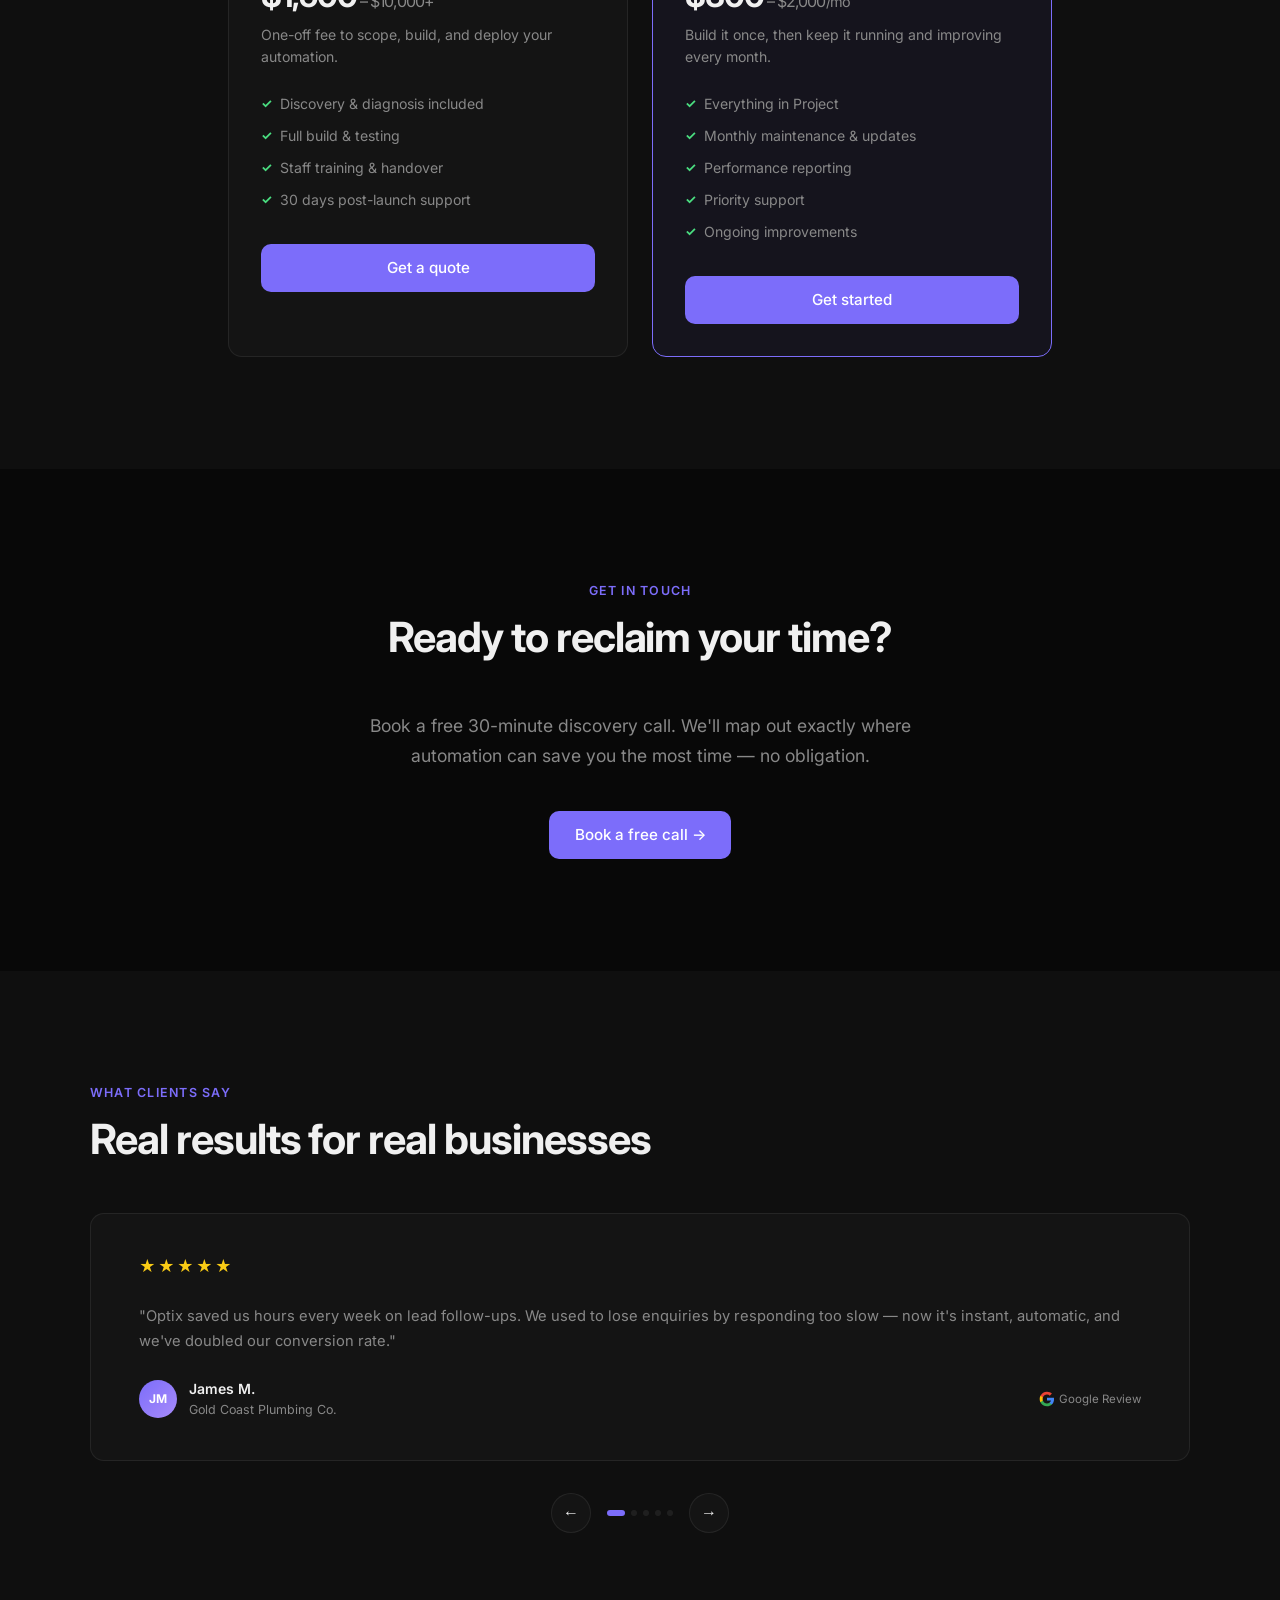
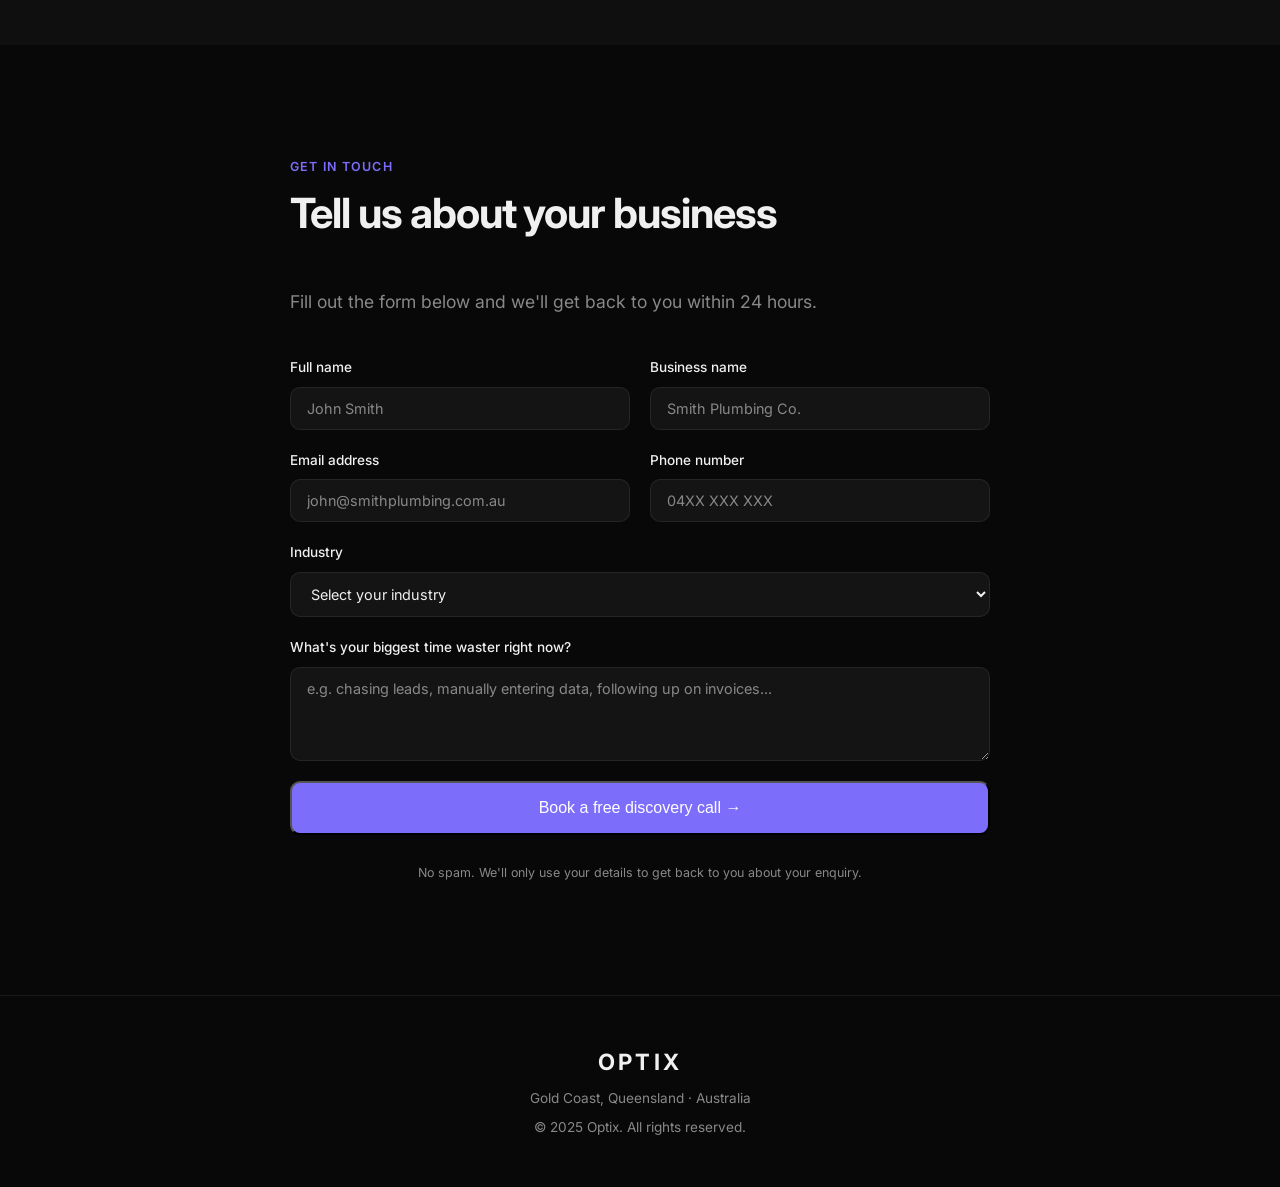
==== commit 32f6fa1c: "fix: lamp now shines downward onto text in site purple" ====
--- a/index.html
+++ b/index.html
@@ -13,9 +13,9 @@
       display: block;
       animation: heroSlideUp 0.75s cubic-bezier(0.4, 0, 0.2, 1) both;
     }
-    .hero-reveal:nth-child(2) > * { animation-delay: 0.05s; }
-    .hero-reveal:nth-child(3) > * { animation-delay: 0.22s; }
-    .hero-reveal:nth-child(4) > * { animation-delay: 0.42s; }
+    .hero-reveal:nth-child(1) > * { animation-delay: 0.05s; }
+    .hero-reveal:nth-child(2) > * { animation-delay: 0.22s; }
+    .hero-reveal:nth-child(3) > * { animation-delay: 0.42s; }
     .hero-reveal-fade {
       animation: heroFadeUp 0.75s 0.6s cubic-bezier(0.4, 0, 0.2, 1) both;
     }
@@ -28,69 +28,96 @@
       to   { transform: translateY(0);    opacity: 1; }
     }
 
-    /* === Lamp Effect === */
+    /* === Lamp Effect: purple, shines DOWN onto text === */
     .hero { background: #04050f !important; position: relative; overflow: hidden; }
     .hero-inner { position: relative; z-index: 2; }
     .lamp-wrap { position: absolute; inset: 0; pointer-events: none; z-index: 0; overflow: hidden; }
+
+    /* Left beam: apex at top-right (screen centre), triangle fills upper-left area going down */
     .lamp-beam-l {
-      position: absolute; top: 0; right: 50%; height: 30vh; width: 52vw;
-      background: radial-gradient(ellipse at 100% 100%, rgba(6,182,212,0.5) 0%, rgba(6,182,212,0.07) 45%, transparent 68%);
-      clip-path: polygon(100% 100%, 0% 0%, 100% 0%);
-      transform-origin: right bottom;
+      position: absolute;
+      top: 15vh; right: 50%;
+      width: 56vw; height: 60vh;
+      background: radial-gradient(ellipse at 100% 0%,
+        rgba(124,109,250,0.42) 0%,
+        rgba(124,109,250,0.08) 46%,
+        transparent 66%);
+      clip-path: polygon(100% 0%, 0% 0%, 0% 100%);
+      transform-origin: right top;
       animation: lampBeamL 0.9s 0.05s ease-in-out both;
     }
+
+    /* Right beam: apex at top-left (screen centre), triangle fills upper-right area going down */
     .lamp-beam-r {
-      position: absolute; top: 0; left: 50%; height: 30vh; width: 52vw;
-      background: radial-gradient(ellipse at 0% 100%, rgba(6,182,212,0.5) 0%, rgba(6,182,212,0.07) 45%, transparent 68%);
-      clip-path: polygon(0% 100%, 0% 0%, 100% 0%);
-      transform-origin: left bottom;
+      position: absolute;
+      top: 15vh; left: 50%;
+      width: 56vw; height: 60vh;
+      background: radial-gradient(ellipse at 0% 0%,
+        rgba(124,109,250,0.42) 0%,
+        rgba(124,109,250,0.08) 46%,
+        transparent 66%);
+      clip-path: polygon(0% 0%, 100% 0%, 100% 100%);
+      transform-origin: left top;
       animation: lampBeamR 0.9s 0.05s ease-in-out both;
     }
+
     @keyframes lampBeamL { from { transform: scaleX(0.04); opacity: 0; } to { transform: scaleX(1); opacity: 1; } }
     @keyframes lampBeamR { from { transform: scaleX(0.04); opacity: 0; } to { transform: scaleX(1); opacity: 1; } }
+
+    /* Large diffuse glow centred at the line */
     .lamp-glow {
-      position: absolute; top: 30vh; left: 50%;
-      transform: translate(-50%, -50%);
-      width: min(32rem, 70vw); height: 10rem;
+      position: absolute;
+      top: 15vh; left: 50%;
+      transform: translate(-50%, -30%);
+      width: min(34rem, 72vw); height: 12rem;
       border-radius: 50%;
-      background: rgba(6,182,212,0.28);
-      filter: blur(48px);
+      background: rgba(124,109,250,0.3);
+      filter: blur(52px);
       animation: lampGlowAnim 0.9s 0.05s ease-in-out both;
     }
     @keyframes lampGlowAnim {
-      from { opacity: 0; transform: translate(-50%,-50%) scaleX(0.1); }
-      to   { opacity: 1; transform: translate(-50%,-50%) scaleX(1); }
-    }
+      from { opacity: 0; transform: translate(-50%,-30%) scaleX(0.08); }
+      to   { opacity: 1; transform: translate(-50%,-30%) scaleX(1); }
+    }
+
+    /* Brighter inner glow just above the line */
     .lamp-bright {
-      position: absolute; top: 30vh; left: 50%;
-      transform: translate(-50%, -56%);
-      width: min(14rem, 28vw); height: 8rem;
+      position: absolute;
+      top: 15vh; left: 50%;
+      transform: translate(-50%, -58%);
+      width: min(14rem, 28vw); height: 7rem;
       border-radius: 50%;
-      background: rgba(34,211,238,0.42);
-      filter: blur(18px);
+      background: rgba(167,139,250,0.5);
+      filter: blur(16px);
       animation: lampBrightAnim 0.9s 0.05s ease-in-out both;
     }
     @keyframes lampBrightAnim {
-      from { opacity: 0; transform: translate(-50%,-56%) scaleX(0.1); }
-      to   { opacity: 1; transform: translate(-50%,-56%) scaleX(1); }
-    }
+      from { opacity: 0; transform: translate(-50%,-58%) scaleX(0.08); }
+      to   { opacity: 1; transform: translate(-50%,-58%) scaleX(1); }
+    }
+
+    /* Horizontal glowing line */
     .lamp-line {
-      position: absolute; top: 30vh; left: 50%;
+      position: absolute;
+      top: 15vh; left: 50%;
       transform: translateX(-50%) translateY(-1px);
       height: 2px;
-      background: #22d3ee;
+      background: #a78bfa;
       border-radius: 2px;
-      box-shadow: 0 0 8px 2px rgba(34,211,238,0.85), 0 0 28px 8px rgba(6,182,212,0.4);
+      box-shadow: 0 0 8px 2px rgba(167,139,250,0.9), 0 0 28px 8px rgba(124,109,250,0.55);
       animation: lampLineAnim 0.9s 0.05s ease-in-out both;
     }
     @keyframes lampLineAnim {
       from { width: 5rem; opacity: 0; }
       to   { width: min(30rem, 72vw); opacity: 1; }
     }
+
+    /* Dark cover at the very top so beams don’t bleed into the nav */
     .lamp-cover {
-      position: absolute; top: 0; left: 0; right: 0;
-      height: 14vh;
-      background: linear-gradient(to bottom, #04050f 40%, transparent);
+      position: absolute;
+      top: 0; left: 0; right: 0;
+      height: 12vh;
+      background: linear-gradient(to bottom, #04050f 50%, transparent);
       z-index: 1;
     }
   </style>
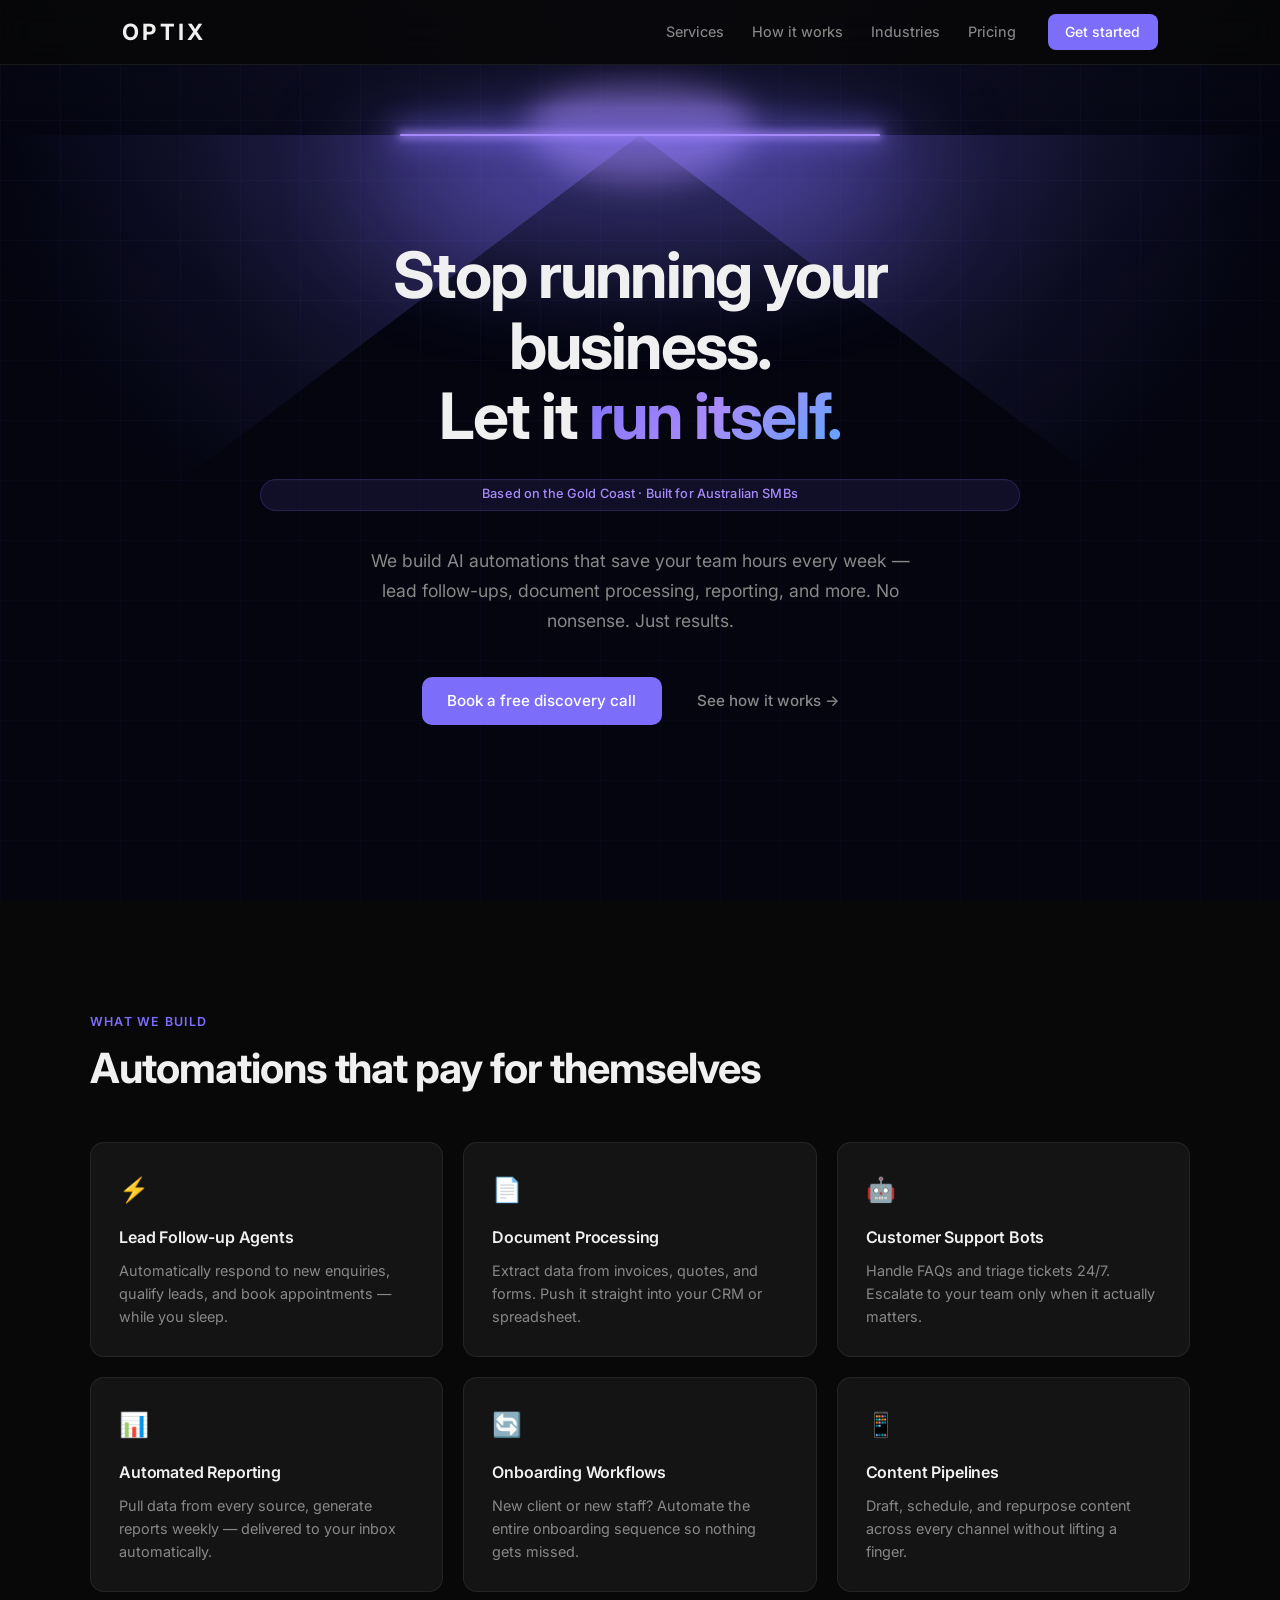
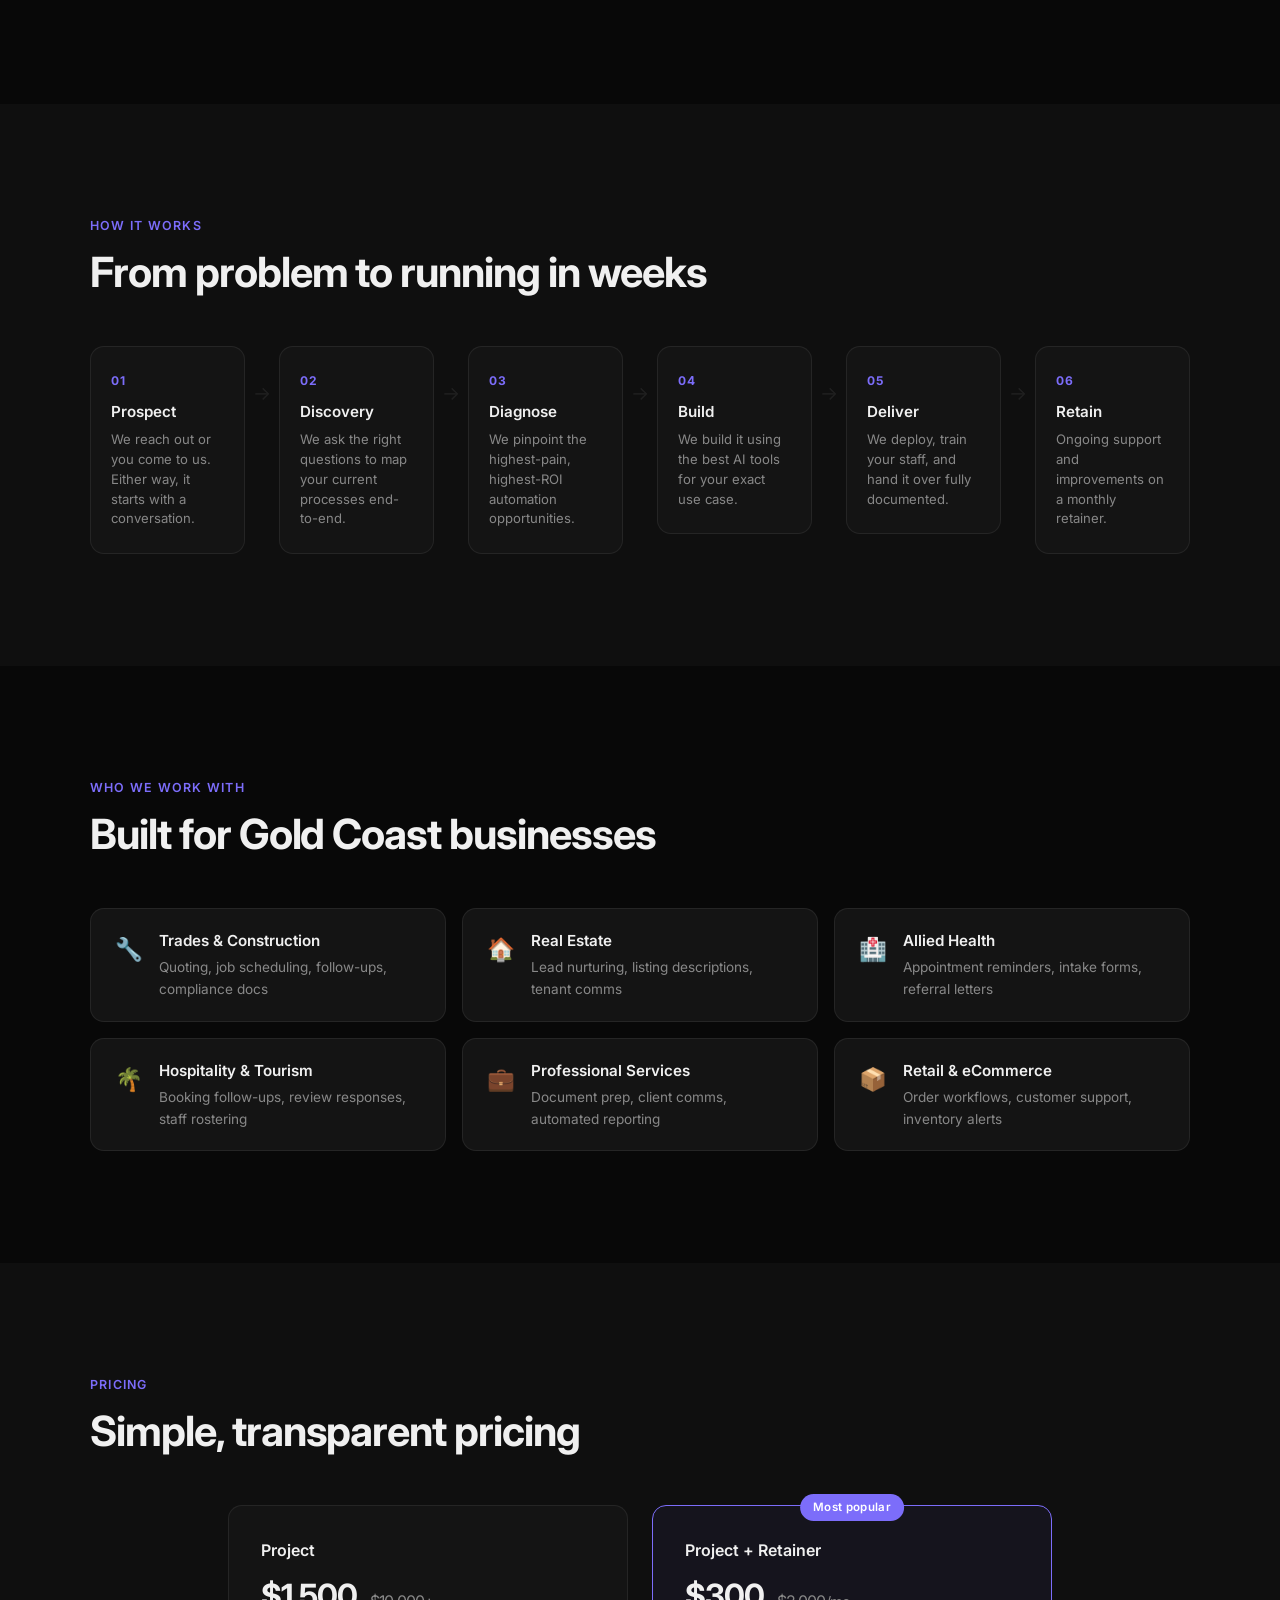
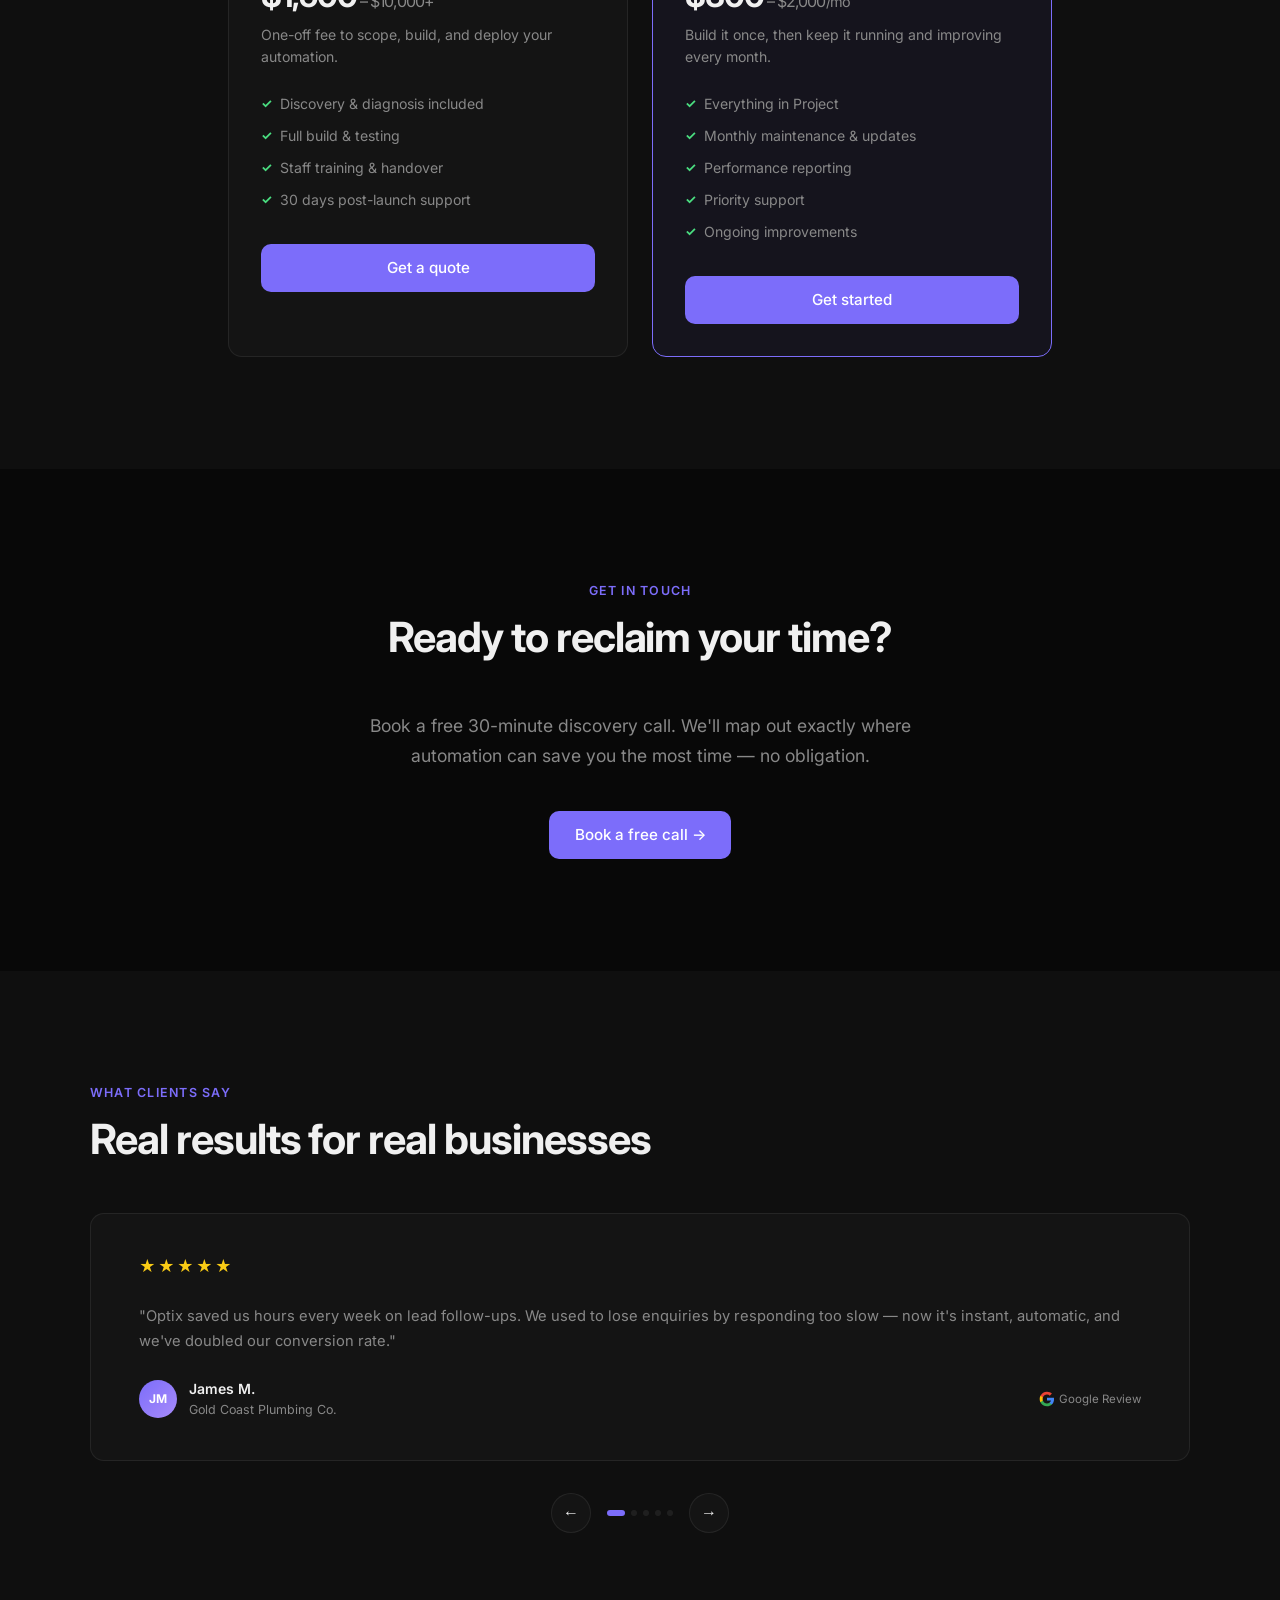
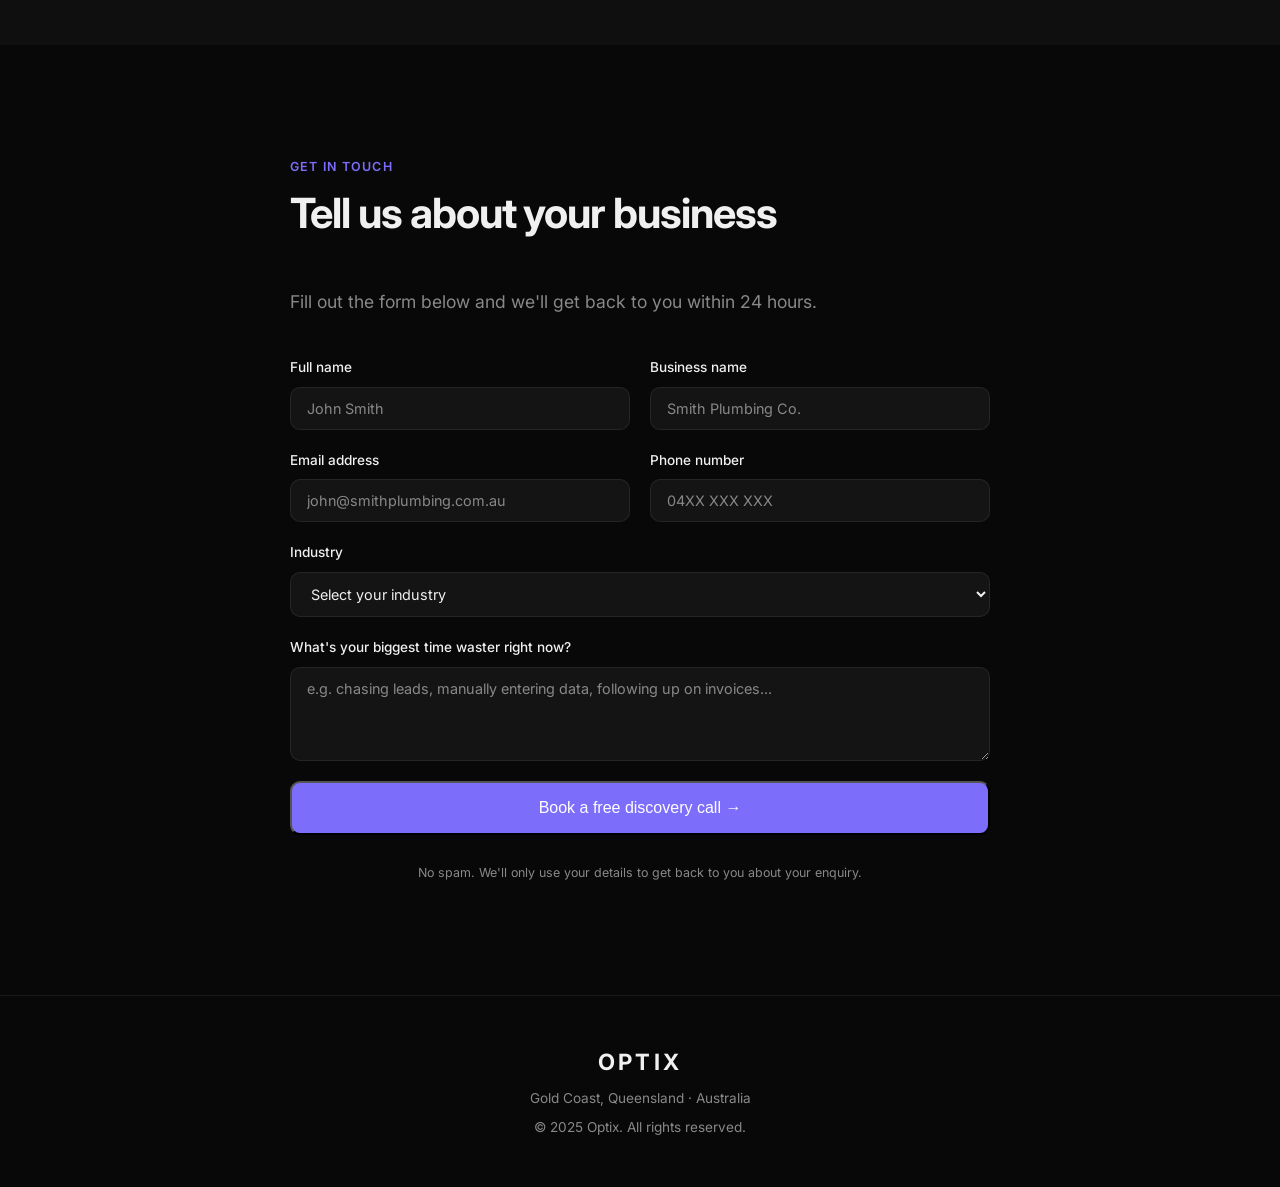
==== commit c4307d8e: "fix: move badge below headline, update to Based on the Gold Coast" ====
--- a/index.html
+++ b/index.html
@@ -33,7 +33,6 @@
     .hero-inner { position: relative; z-index: 2; }
     .lamp-wrap { position: absolute; inset: 0; pointer-events: none; z-index: 0; overflow: hidden; }
 
-    /* Left beam: apex at top-right (screen centre), triangle fills upper-left area going down */
     .lamp-beam-l {
       position: absolute;
       top: 15vh; right: 50%;
@@ -46,8 +45,6 @@
       transform-origin: right top;
       animation: lampBeamL 0.9s 0.05s ease-in-out both;
     }
-
-    /* Right beam: apex at top-left (screen centre), triangle fills upper-right area going down */
     .lamp-beam-r {
       position: absolute;
       top: 15vh; left: 50%;
@@ -60,11 +57,9 @@
       transform-origin: left top;
       animation: lampBeamR 0.9s 0.05s ease-in-out both;
     }
-
     @keyframes lampBeamL { from { transform: scaleX(0.04); opacity: 0; } to { transform: scaleX(1); opacity: 1; } }
     @keyframes lampBeamR { from { transform: scaleX(0.04); opacity: 0; } to { transform: scaleX(1); opacity: 1; } }
 
-    /* Large diffuse glow centred at the line */
     .lamp-glow {
       position: absolute;
       top: 15vh; left: 50%;
@@ -79,8 +74,6 @@
       from { opacity: 0; transform: translate(-50%,-30%) scaleX(0.08); }
       to   { opacity: 1; transform: translate(-50%,-30%) scaleX(1); }
     }
-
-    /* Brighter inner glow just above the line */
     .lamp-bright {
       position: absolute;
       top: 15vh; left: 50%;
@@ -95,8 +88,6 @@
       from { opacity: 0; transform: translate(-50%,-58%) scaleX(0.08); }
       to   { opacity: 1; transform: translate(-50%,-58%) scaleX(1); }
     }
-
-    /* Horizontal glowing line */
     .lamp-line {
       position: absolute;
       top: 15vh; left: 50%;
@@ -111,8 +102,6 @@
       from { width: 5rem; opacity: 0; }
       to   { width: min(30rem, 72vw); opacity: 1; }
     }
-
-    /* Dark cover at the very top so beams don’t bleed into the nav */
     .lamp-cover {
       position: absolute;
       top: 0; left: 0; right: 0;
@@ -149,8 +138,8 @@
       <div class="lamp-cover"></div>
     </div>
     <div class="hero-inner">
-      <div class="hero-reveal"><div class="badge">Based in Gold Coast · Built for Australian SMBs</div></div>
       <div class="hero-reveal"><h1>Stop running your business.<br/>Let it <span class="grad">run itself.</span></h1></div>
+      <div class="hero-reveal"><div class="badge">Based on the Gold Coast · Built for Australian SMBs</div></div>
       <div class="hero-reveal"><p class="hero-sub">We build AI automations that save your team hours every week — lead follow-ups, document processing, reporting, and more. No nonsense. Just results.</p></div>
       <div class="hero-cta hero-reveal-fade">
         <a href="https://calendly.com/optixai01/30min" target="_blank" class="btn-primary">Book a free discovery call</a>
@@ -206,41 +195,17 @@
       <p class="label">How it works</p>
       <h2>From problem to running in weeks</h2>
       <div class="process-steps">
-        <div class="step">
-          <span class="step-num">01</span>
-          <h3>Prospect</h3>
-          <p>We reach out or you come to us. Either way, it starts with a conversation.</p>
-        </div>
+        <div class="step"><span class="step-num">01</span><h3>Prospect</h3><p>We reach out or you come to us. Either way, it starts with a conversation.</p></div>
         <div class="step-arrow">→</div>
-        <div class="step">
-          <span class="step-num">02</span>
-          <h3>Discovery</h3>
-          <p>We ask the right questions to map your current processes end-to-end.</p>
-        </div>
+        <div class="step"><span class="step-num">02</span><h3>Discovery</h3><p>We ask the right questions to map your current processes end-to-end.</p></div>
         <div class="step-arrow">→</div>
-        <div class="step">
-          <span class="step-num">03</span>
-          <h3>Diagnose</h3>
-          <p>We pinpoint the highest-pain, highest-ROI automation opportunities.</p>
-        </div>
+        <div class="step"><span class="step-num">03</span><h3>Diagnose</h3><p>We pinpoint the highest-pain, highest-ROI automation opportunities.</p></div>
         <div class="step-arrow">→</div>
-        <div class="step">
-          <span class="step-num">04</span>
-          <h3>Build</h3>
-          <p>We build it using the best AI tools for your exact use case.</p>
-        </div>
+        <div class="step"><span class="step-num">04</span><h3>Build</h3><p>We build it using the best AI tools for your exact use case.</p></div>
         <div class="step-arrow">→</div>
-        <div class="step">
-          <span class="step-num">05</span>
-          <h3>Deliver</h3>
-          <p>We deploy, train your staff, and hand it over fully documented.</p>
-        </div>
+        <div class="step"><span class="step-num">05</span><h3>Deliver</h3><p>We deploy, train your staff, and hand it over fully documented.</p></div>
         <div class="step-arrow">→</div>
-        <div class="step">
-          <span class="step-num">06</span>
-          <h3>Retain</h3>
-          <p>Ongoing support and improvements on a monthly retainer.</p>
-        </div>
+        <div class="step"><span class="step-num">06</span><h3>Retain</h3><p>Ongoing support and improvements on a monthly retainer.</p></div>
       </div>
     </div>
   </section>
@@ -251,48 +216,12 @@
       <p class="label">Who we work with</p>
       <h2>Built for Gold Coast businesses</h2>
       <div class="industries-grid">
-        <div class="industry">
-          <span>🔧</span>
-          <div>
-            <h4>Trades &amp; Construction</h4>
-            <p>Quoting, job scheduling, follow-ups, compliance docs</p>
-          </div>
-        </div>
-        <div class="industry">
-          <span>🏠</span>
-          <div>
-            <h4>Real Estate</h4>
-            <p>Lead nurturing, listing descriptions, tenant comms</p>
-          </div>
-        </div>
-        <div class="industry">
-          <span>🏥</span>
-          <div>
-            <h4>Allied Health</h4>
-            <p>Appointment reminders, intake forms, referral letters</p>
-          </div>
-        </div>
-        <div class="industry">
-          <span>🌴</span>
-          <div>
-            <h4>Hospitality &amp; Tourism</h4>
-            <p>Booking follow-ups, review responses, staff rostering</p>
-          </div>
-        </div>
-        <div class="industry">
-          <span>💼</span>
-          <div>
-            <h4>Professional Services</h4>
-            <p>Document prep, client comms, automated reporting</p>
-          </div>
-        </div>
-        <div class="industry">
-          <span>📦</span>
-          <div>
-            <h4>Retail &amp; eCommerce</h4>
-            <p>Order workflows, customer support, inventory alerts</p>
-          </div>
-        </div>
+        <div class="industry"><span>🔧</span><div><h4>Trades &amp; Construction</h4><p>Quoting, job scheduling, follow-ups, compliance docs</p></div></div>
+        <div class="industry"><span>🏠</span><div><h4>Real Estate</h4><p>Lead nurturing, listing descriptions, tenant comms</p></div></div>
+        <div class="industry"><span>🏥</span><div><h4>Allied Health</h4><p>Appointment reminders, intake forms, referral letters</p></div></div>
+        <div class="industry"><span>🌴</span><div><h4>Hospitality &amp; Tourism</h4><p>Booking follow-ups, review responses, staff rostering</p></div></div>
+        <div class="industry"><span>💼</span><div><h4>Professional Services</h4><p>Document prep, client comms, automated reporting</p></div></div>
+        <div class="industry"><span>📦</span><div><h4>Retail &amp; eCommerce</h4><p>Order workflows, customer support, inventory alerts</p></div></div>
       </div>
     </div>
   </section>
@@ -355,14 +284,8 @@
             <p class="review-text">"Optix saved us hours every week on lead follow-ups. We used to lose enquiries by responding too slow — now it's instant, automatic, and we've doubled our conversion rate."</p>
             <div class="review-author">
               <div class="review-avatar">JM</div>
-              <div>
-                <div class="review-name">James M.</div>
-                <div class="review-biz">Gold Coast Plumbing Co.</div>
-              </div>
-              <div class="google-badge">
-                <svg width="16" height="16" viewBox="0 0 24 24" fill="none"><path d="M22.56 12.25c0-.78-.07-1.53-.2-2.25H12v4.26h5.92c-.26 1.37-1.04 2.53-2.21 3.31v2.77h3.57c2.08-1.92 3.28-4.74 3.28-8.09z" fill="#4285F4"/><path d="M12 23c2.97 0 5.46-.98 7.28-2.66l-3.57-2.77c-.98.66-2.23 1.06-3.71 1.06-2.86 0-5.29-1.93-6.16-4.53H2.18v2.84C3.99 20.53 7.7 23 12 23z" fill="#34A853"/><path d="M5.84 14.09c-.22-.66-.35-1.36-.35-2.09s.13-1.43.35-2.09V7.07H2.18C1.43 8.55 1 10.22 1 12s.43 3.45 1.18 4.93l3.66-2.84z" fill="#FBBC05"/><path d="M12 5.38c1.62 0 3.06.56 4.21 1.64l3.15-3.15C17.45 2.09 14.97 1 12 1 7.7 1 3.99 3.47 2.18 7.07l3.66 2.84c.87-2.6 3.3-4.53 6.16-4.53z" fill="#EA4335"/></svg>
-                Google Review
-              </div>
+              <div><div class="review-name">James M.</div><div class="review-biz">Gold Coast Plumbing Co.</div></div>
+              <div class="google-badge"><svg width="16" height="16" viewBox="0 0 24 24" fill="none"><path d="M22.56 12.25c0-.78-.07-1.53-.2-2.25H12v4.26h5.92c-.26 1.37-1.04 2.53-2.21 3.31v2.77h3.57c2.08-1.92 3.28-4.74 3.28-8.09z" fill="#4285F4"/><path d="M12 23c2.97 0 5.46-.98 7.28-2.66l-3.57-2.77c-.98.66-2.23 1.06-3.71 1.06-2.86 0-5.29-1.93-6.16-4.53H2.18v2.84C3.99 20.53 7.7 23 12 23z" fill="#34A853"/><path d="M5.84 14.09c-.22-.66-.35-1.36-.35-2.09s.13-1.43.35-2.09V7.07H2.18C1.43 8.55 1 10.22 1 12s.43 3.45 1.18 4.93l3.66-2.84z" fill="#FBBC05"/><path d="M12 5.38c1.62 0 3.06.56 4.21 1.64l3.15-3.15C17.45 2.09 14.97 1 12 1 7.7 1 3.99 3.47 2.18 7.07l3.66 2.84c.87-2.6 3.3-4.53 6.16-4.53z" fill="#EA4335"/></svg> Google Review</div>
             </div>
           </div>
           <div class="review-card">
@@ -370,14 +293,8 @@
             <p class="review-text">"Our onboarding used to take 3 days of back and forth. Optix built us an automated workflow that handles it in 20 minutes. The ROI was obvious within the first week."</p>
             <div class="review-author">
               <div class="review-avatar">SR</div>
-              <div>
-                <div class="review-name">Sarah R.</div>
-                <div class="review-biz">Coastal Real Estate Group</div>
-              </div>
-              <div class="google-badge">
-                <svg width="16" height="16" viewBox="0 0 24 24" fill="none"><path d="M22.56 12.25c0-.78-.07-1.53-.2-2.25H12v4.26h5.92c-.26 1.37-1.04 2.53-2.21 3.31v2.77h3.57c2.08-1.92 3.28-4.74 3.28-8.09z" fill="#4285F4"/><path d="M12 23c2.97 0 5.46-.98 7.28-2.66l-3.57-2.77c-.98.66-2.23 1.06-3.71 1.06-2.86 0-5.29-1.93-6.16-4.53H2.18v2.84C3.99 20.53 7.7 23 12 23z" fill="#34A853"/><path d="M5.84 14.09c-.22-.66-.35-1.36-.35-2.09s.13-1.43.35-2.09V7.07H2.18C1.43 8.55 1 10.22 1 12s.43 3.45 1.18 4.93l3.66-2.84z" fill="#FBBC05"/><path d="M12 5.38c1.62 0 3.06.56 4.21 1.64l3.15-3.15C17.45 2.09 14.97 1 12 1 7.7 1 3.99 3.47 2.18 7.07l3.66 2.84c.87-2.6 3.3-4.53 6.16-4.53z" fill="#EA4335"/></svg>
-                Google Review
-              </div>
+              <div><div class="review-name">Sarah R.</div><div class="review-biz">Coastal Real Estate Group</div></div>
+              <div class="google-badge"><svg width="16" height="16" viewBox="0 0 24 24" fill="none"><path d="M22.56 12.25c0-.78-.07-1.53-.2-2.25H12v4.26h5.92c-.26 1.37-1.04 2.53-2.21 3.31v2.77h3.57c2.08-1.92 3.28-4.74 3.28-8.09z" fill="#4285F4"/><path d="M12 23c2.97 0 5.46-.98 7.28-2.66l-3.57-2.77c-.98.66-2.23 1.06-3.71 1.06-2.86 0-5.29-1.93-6.16-4.53H2.18v2.84C3.99 20.53 7.7 23 12 23z" fill="#34A853"/><path d="M5.84 14.09c-.22-.66-.35-1.36-.35-2.09s.13-1.43.35-2.09V7.07H2.18C1.43 8.55 1 10.22 1 12s.43 3.45 1.18 4.93l3.66-2.84z" fill="#FBBC05"/><path d="M12 5.38c1.62 0 3.06.56 4.21 1.64l3.15-3.15C17.45 2.09 14.97 1 12 1 7.7 1 3.99 3.47 2.18 7.07l3.66 2.84c.87-2.6 3.3-4.53 6.16-4.53z" fill="#EA4335"/></svg> Google Review</div>
             </div>
           </div>
           <div class="review-card">
@@ -385,14 +302,8 @@
             <p class="review-text">"I was skeptical AI automation would actually work for a physio clinic. Optix proved me wrong — appointment reminders alone cut our no-show rate by 40%. Couldn't be happier."</p>
             <div class="review-author">
               <div class="review-avatar">DK</div>
-              <div>
-                <div class="review-name">Dr. Daniel K.</div>
-                <div class="review-biz">Surfers Paradise Physio</div>
-              </div>
-              <div class="google-badge">
-                <svg width="16" height="16" viewBox="0 0 24 24" fill="none"><path d="M22.56 12.25c0-.78-.07-1.53-.2-2.25H12v4.26h5.92c-.26 1.37-1.04 2.53-2.21 3.31v2.77h3.57c2.08-1.92 3.28-4.74 3.28-8.09z" fill="#4285F4"/><path d="M12 23c2.97 0 5.46-.98 7.28-2.66l-3.57-2.77c-.98.66-2.23 1.06-3.71 1.06-2.86 0-5.29-1.93-6.16-4.53H2.18v2.84C3.99 20.53 7.7 23 12 23z" fill="#34A853"/><path d="M5.84 14.09c-.22-.66-.35-1.36-.35-2.09s.13-1.43.35-2.09V7.07H2.18C1.43 8.55 1 10.22 1 12s.43 3.45 1.18 4.93l3.66-2.84z" fill="#FBBC05"/><path d="M12 5.38c1.62 0 3.06.56 4.21 1.64l3.15-3.15C17.45 2.09 14.97 1 12 1 7.7 1 3.99 3.47 2.18 7.07l3.66 2.84c.87-2.6 3.3-4.53 6.16-4.53z" fill="#EA4335"/></svg>
-                Google Review
-              </div>
+              <div><div class="review-name">Dr. Daniel K.</div><div class="review-biz">Surfers Paradise Physio</div></div>
+              <div class="google-badge"><svg width="16" height="16" viewBox="0 0 24 24" fill="none"><path d="M22.56 12.25c0-.78-.07-1.53-.2-2.25H12v4.26h5.92c-.26 1.37-1.04 2.53-2.21 3.31v2.77h3.57c2.08-1.92 3.28-4.74 3.28-8.09z" fill="#4285F4"/><path d="M12 23c2.97 0 5.46-.98 7.28-2.66l-3.57-2.77c-.98.66-2.23 1.06-3.71 1.06-2.86 0-5.29-1.93-6.16-4.53H2.18v2.84C3.99 20.53 7.7 23 12 23z" fill="#34A853"/><path d="M5.84 14.09c-.22-.66-.35-1.36-.35-2.09s.13-1.43.35-2.09V7.07H2.18C1.43 8.55 1 10.22 1 12s.43 3.45 1.18 4.93l3.66-2.84z" fill="#FBBC05"/><path d="M12 5.38c1.62 0 3.06.56 4.21 1.64l3.15-3.15C17.45 2.09 14.97 1 12 1 7.7 1 3.99 3.47 2.18 7.07l3.66 2.84c.87-2.6 3.3-4.53 6.16-4.53z" fill="#EA4335"/></svg> Google Review</div>
             </div>
           </div>
           <div class="review-card">
@@ -400,14 +311,8 @@
             <p class="review-text">"We were drowning in admin. Optix automated our quoting, invoicing follow-ups, and job scheduling. My team now focuses on actual work instead of chasing paperwork."</p>
             <div class="review-author">
               <div class="review-avatar">TW</div>
-              <div>
-                <div class="review-name">Tom W.</div>
-                <div class="review-biz">TW Constructions</div>
-              </div>
-              <div class="google-badge">
-                <svg width="16" height="16" viewBox="0 0 24 24" fill="none"><path d="M22.56 12.25c0-.78-.07-1.53-.2-2.25H12v4.26h5.92c-.26 1.37-1.04 2.53-2.21 3.31v2.77h3.57c2.08-1.92 3.28-4.74 3.28-8.09z" fill="#4285F4"/><path d="M12 23c2.97 0 5.46-.98 7.28-2.66l-3.57-2.77c-.98.66-2.23 1.06-3.71 1.06-2.86 0-5.29-1.93-6.16-4.53H2.18v2.84C3.99 20.53 7.7 23 12 23z" fill="#34A853"/><path d="M5.84 14.09c-.22-.66-.35-1.36-.35-2.09s.13-1.43.35-2.09V7.07H2.18C1.43 8.55 1 10.22 1 12s.43 3.45 1.18 4.93l3.66-2.84z" fill="#FBBC05"/><path d="M12 5.38c1.62 0 3.06.56 4.21 1.64l3.15-3.15C17.45 2.09 14.97 1 12 1 7.7 1 3.99 3.47 2.18 7.07l3.66 2.84c.87-2.6 3.3-4.53 6.16-4.53z" fill="#EA4335"/></svg>
-                Google Review
-              </div>
+              <div><div class="review-name">Tom W.</div><div class="review-biz">TW Constructions</div></div>
+              <div class="google-badge"><svg width="16" height="16" viewBox="0 0 24 24" fill="none"><path d="M22.56 12.25c0-.78-.07-1.53-.2-2.25H12v4.26h5.92c-.26 1.37-1.04 2.53-2.21 3.31v2.77h3.57c2.08-1.92 3.28-4.74 3.28-8.09z" fill="#4285F4"/><path d="M12 23c2.97 0 5.46-.98 7.28-2.66l-3.57-2.77c-.98.66-2.23 1.06-3.71 1.06-2.86 0-5.29-1.93-6.16-4.53H2.18v2.84C3.99 20.53 7.7 23 12 23z" fill="#34A853"/><path d="M5.84 14.09c-.22-.66-.35-1.36-.35-2.09s.13-1.43.35-2.09V7.07H2.18C1.43 8.55 1 10.22 1 12s.43 3.45 1.18 4.93l3.66-2.84z" fill="#FBBC05"/><path d="M12 5.38c1.62 0 3.06.56 4.21 1.64l3.15-3.15C17.45 2.09 14.97 1 12 1 7.7 1 3.99 3.47 2.18 7.07l3.66 2.84c.87-2.6 3.3-4.53 6.16-4.53z" fill="#EA4335"/></svg> Google Review</div>
             </div>
           </div>
           <div class="review-card">
@@ -415,14 +320,8 @@
             <p class="review-text">"The discovery call alone was worth it. They identified three automations we'd never thought of and the first one paid for itself in the first month. Highly recommend."</p>
             <div class="review-author">
               <div class="review-avatar">AL</div>
-              <div>
-                <div class="review-name">Amanda L.</div>
-                <div class="review-biz">Broadbeach Accounting</div>
-              </div>
-              <div class="google-badge">
-                <svg width="16" height="16" viewBox="0 0 24 24" fill="none"><path d="M22.56 12.25c0-.78-.07-1.53-.2-2.25H12v4.26h5.92c-.26 1.37-1.04 2.53-2.21 3.31v2.77h3.57c2.08-1.92 3.28-4.74 3.28-8.09z" fill="#4285F4"/><path d="M12 23c2.97 0 5.46-.98 7.28-2.66l-3.57-2.77c-.98.66-2.23 1.06-3.71 1.06-2.86 0-5.29-1.93-6.16-4.53H2.18v2.84C3.99 20.53 7.7 23 12 23z" fill="#34A853"/><path d="M5.84 14.09c-.22-.66-.35-1.36-.35-2.09s.13-1.43.35-2.09V7.07H2.18C1.43 8.55 1 10.22 1 12s.43 3.45 1.18 4.93l3.66-2.84z" fill="#FBBC05"/><path d="M12 5.38c1.62 0 3.06.56 4.21 1.64l3.15-3.15C17.45 2.09 14.97 1 12 1 7.7 1 3.99 3.47 2.18 7.07l3.66 2.84c.87-2.6 3.3-4.53 6.16-4.53z" fill="#EA4335"/></svg>
-                Google Review
-              </div>
+              <div><div class="review-name">Amanda L.</div><div class="review-biz">Broadbeach Accounting</div></div>
+              <div class="google-badge"><svg width="16" height="16" viewBox="0 0 24 24" fill="none"><path d="M22.56 12.25c0-.78-.07-1.53-.2-2.25H12v4.26h5.92c-.26 1.37-1.04 2.53-2.21 3.31v2.77h3.57c2.08-1.92 3.28-4.74 3.28-8.09z" fill="#4285F4"/><path d="M12 23c2.97 0 5.46-.98 7.28-2.66l-3.57-2.77c-.98.66-2.23 1.06-3.71 1.06-2.86 0-5.29-1.93-6.16-4.53H2.18v2.84C3.99 20.53 7.7 23 12 23z" fill="#34A853"/><path d="M5.84 14.09c-.22-.66-.35-1.36-.35-2.09s.13-1.43.35-2.09V7.07H2.18C1.43 8.55 1 10.22 1 12s.43 3.45 1.18 4.93l3.66-2.84z" fill="#FBBC05"/><path d="M12 5.38c1.62 0 3.06.56 4.21 1.64l3.15-3.15C17.45 2.09 14.97 1 12 1 7.7 1 3.99 3.47 2.18 7.07l3.66 2.84c.87-2.6 3.3-4.53 6.16-4.53z" fill="#EA4335"/></svg> Google Review</div>
             </div>
           </div>
         </div>
@@ -443,24 +342,12 @@
       <p class="hero-sub" style="text-align:left;margin:0 0 2.5rem;">Fill out the form below and we'll get back to you within 24 hours.</p>
       <form class="contact-form" onsubmit="handleSubmit(event)">
         <div class="form-row">
-          <div class="form-group">
-            <label>Full name</label>
-            <input type="text" placeholder="John Smith" required />
-          </div>
-          <div class="form-group">
-            <label>Business name</label>
-            <input type="text" placeholder="Smith Plumbing Co." required />
-          </div>
+          <div class="form-group"><label>Full name</label><input type="text" placeholder="John Smith" required /></div>
+          <div class="form-group"><label>Business name</label><input type="text" placeholder="Smith Plumbing Co." required /></div>
         </div>
         <div class="form-row">
-          <div class="form-group">
-            <label>Email address</label>
-            <input type="email" placeholder="john@smithplumbing.com.au" required />
-          </div>
-          <div class="form-group">
-            <label>Phone number</label>
-            <input type="tel" placeholder="04XX XXX XXX" />
-          </div>
+          <div class="form-group"><label>Email address</label><input type="email" placeholder="john@smithplumbing.com.au" required /></div>
+          <div class="form-group"><label>Phone number</label><input type="tel" placeholder="04XX XXX XXX" /></div>
         </div>
         <div class="form-group">
           <label>Industry</label>
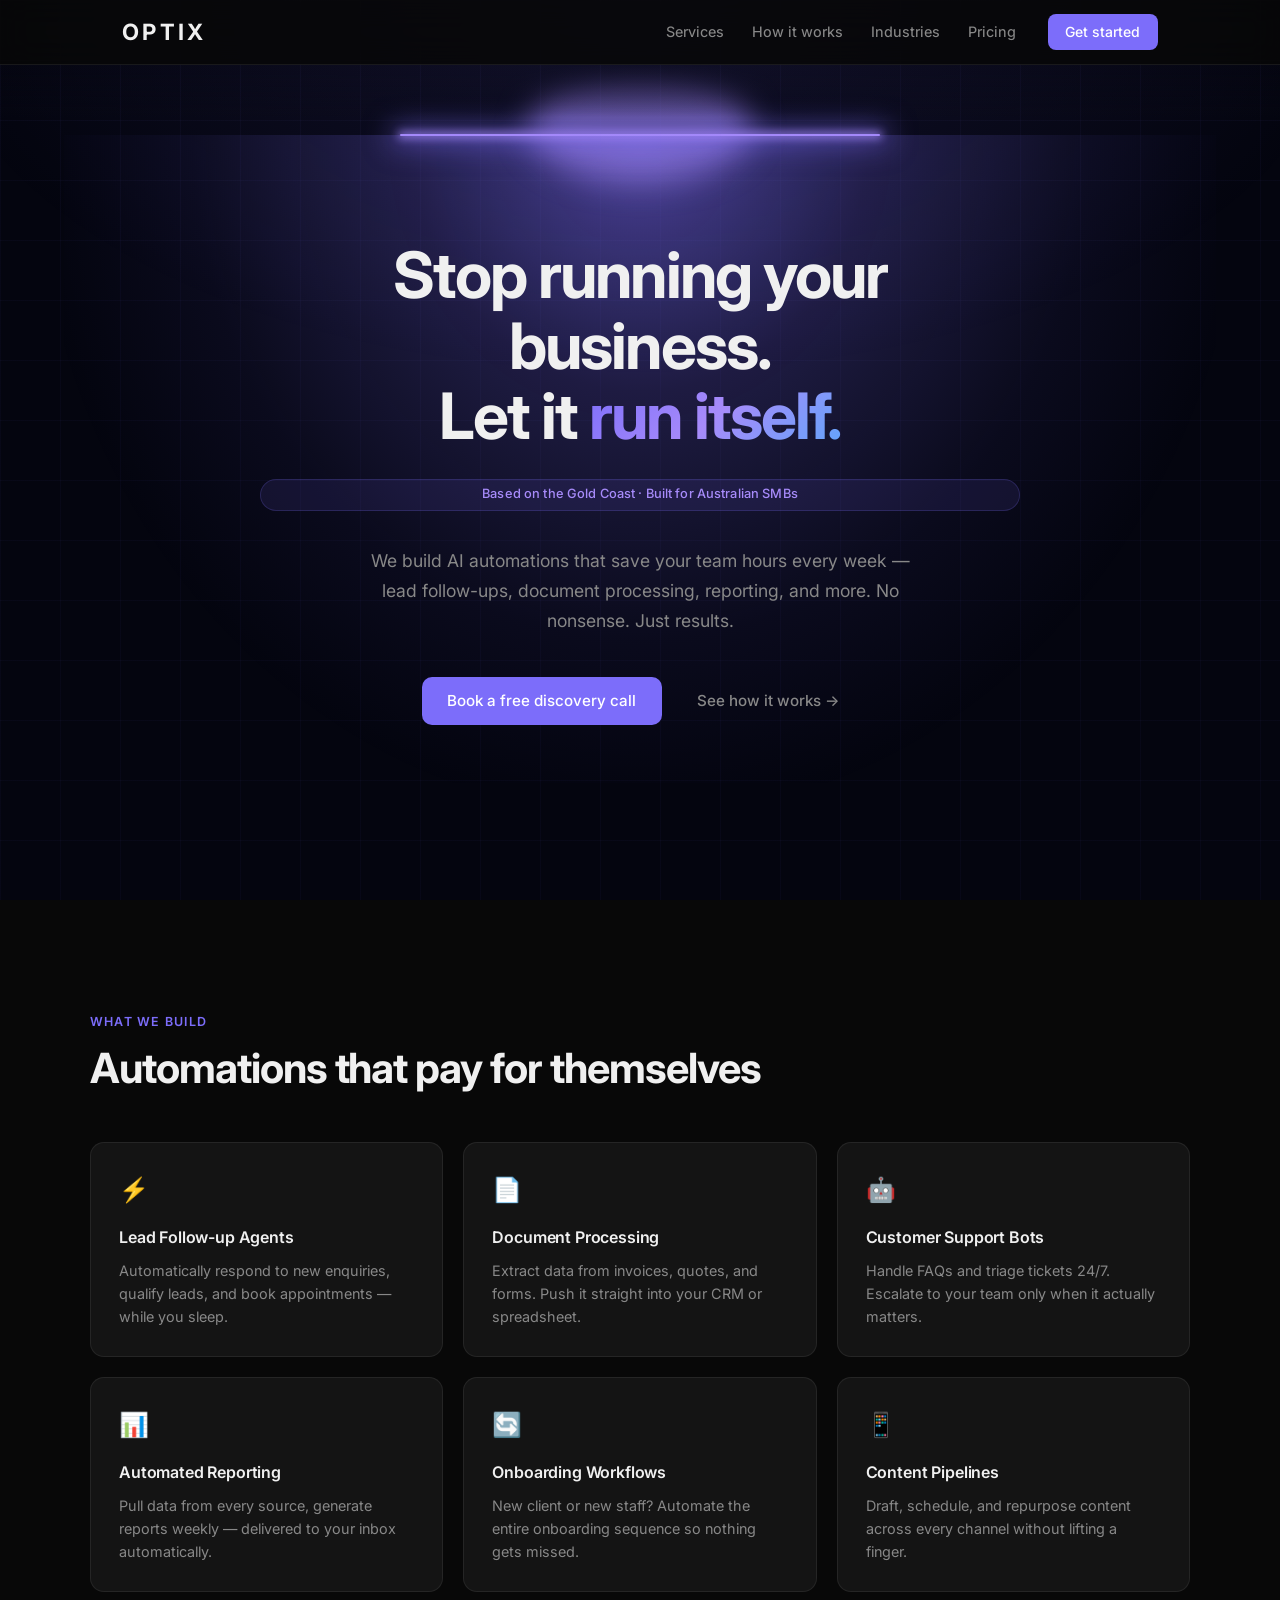
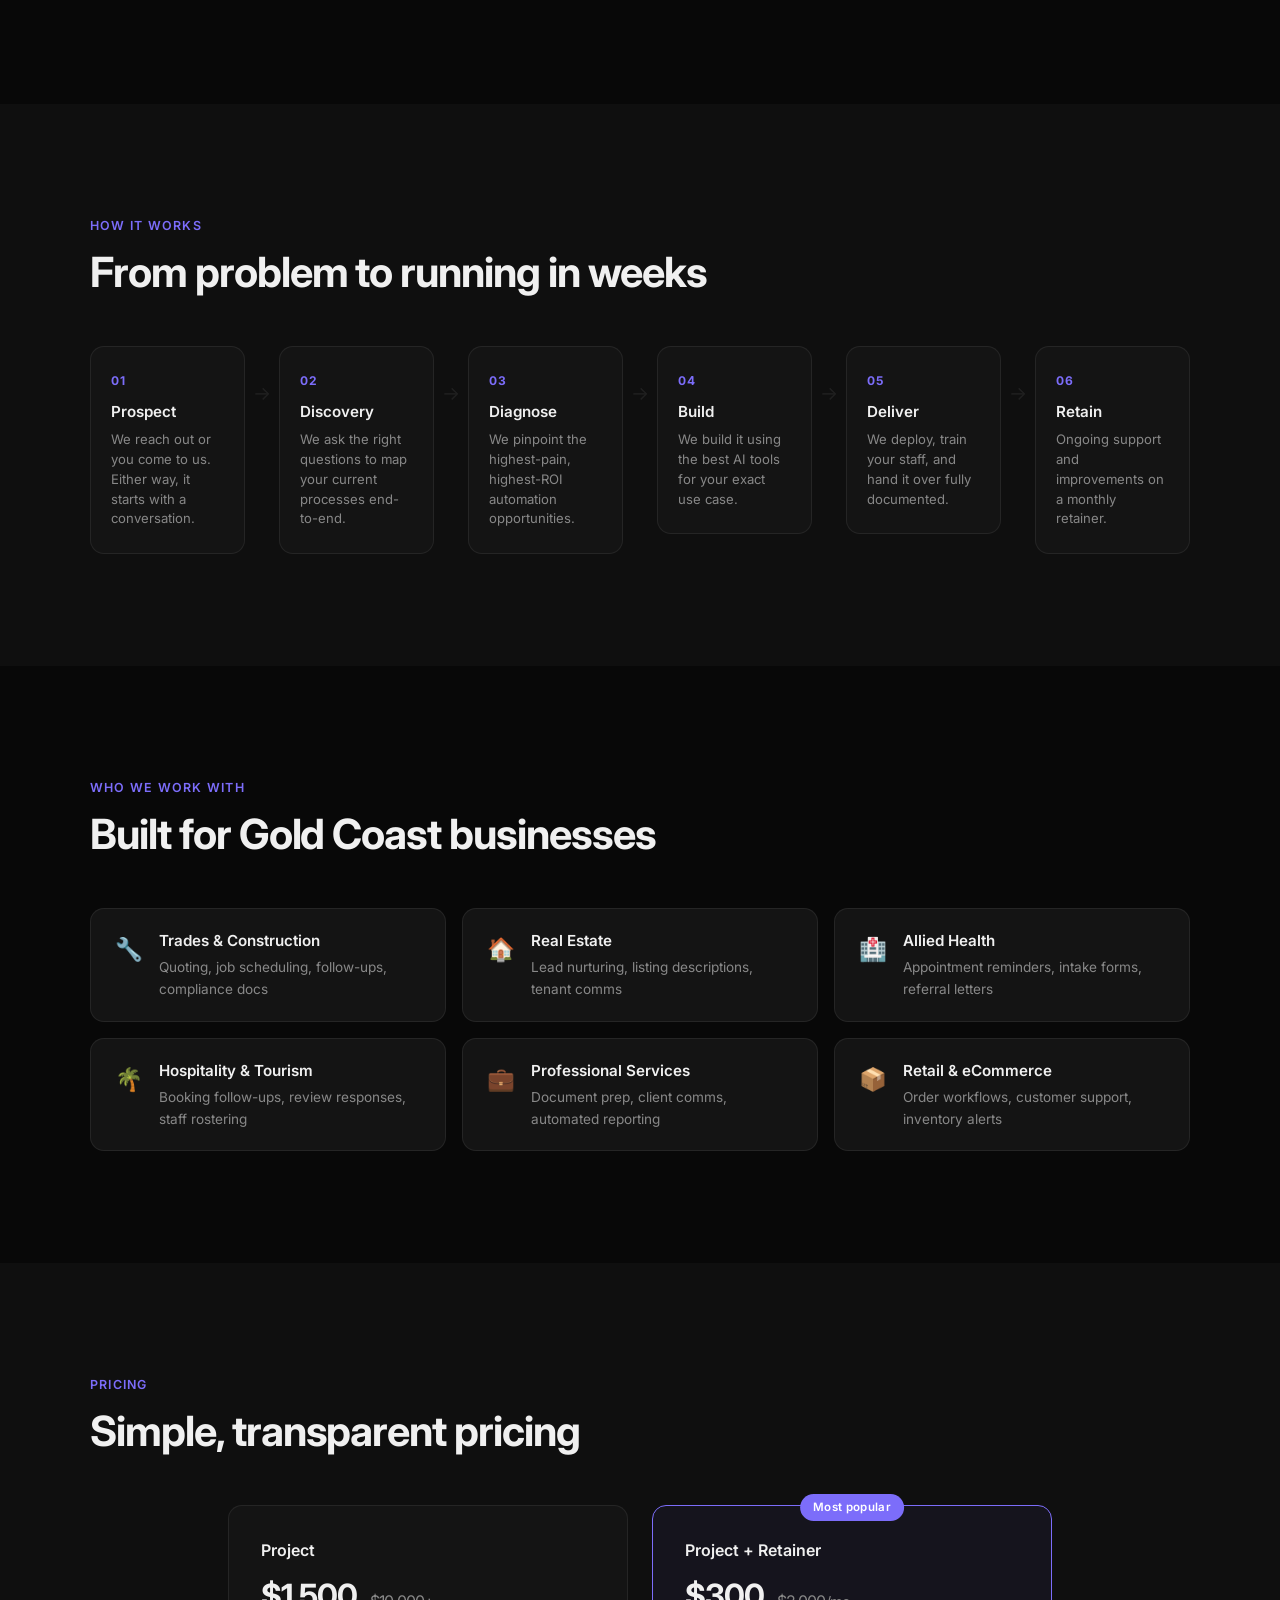
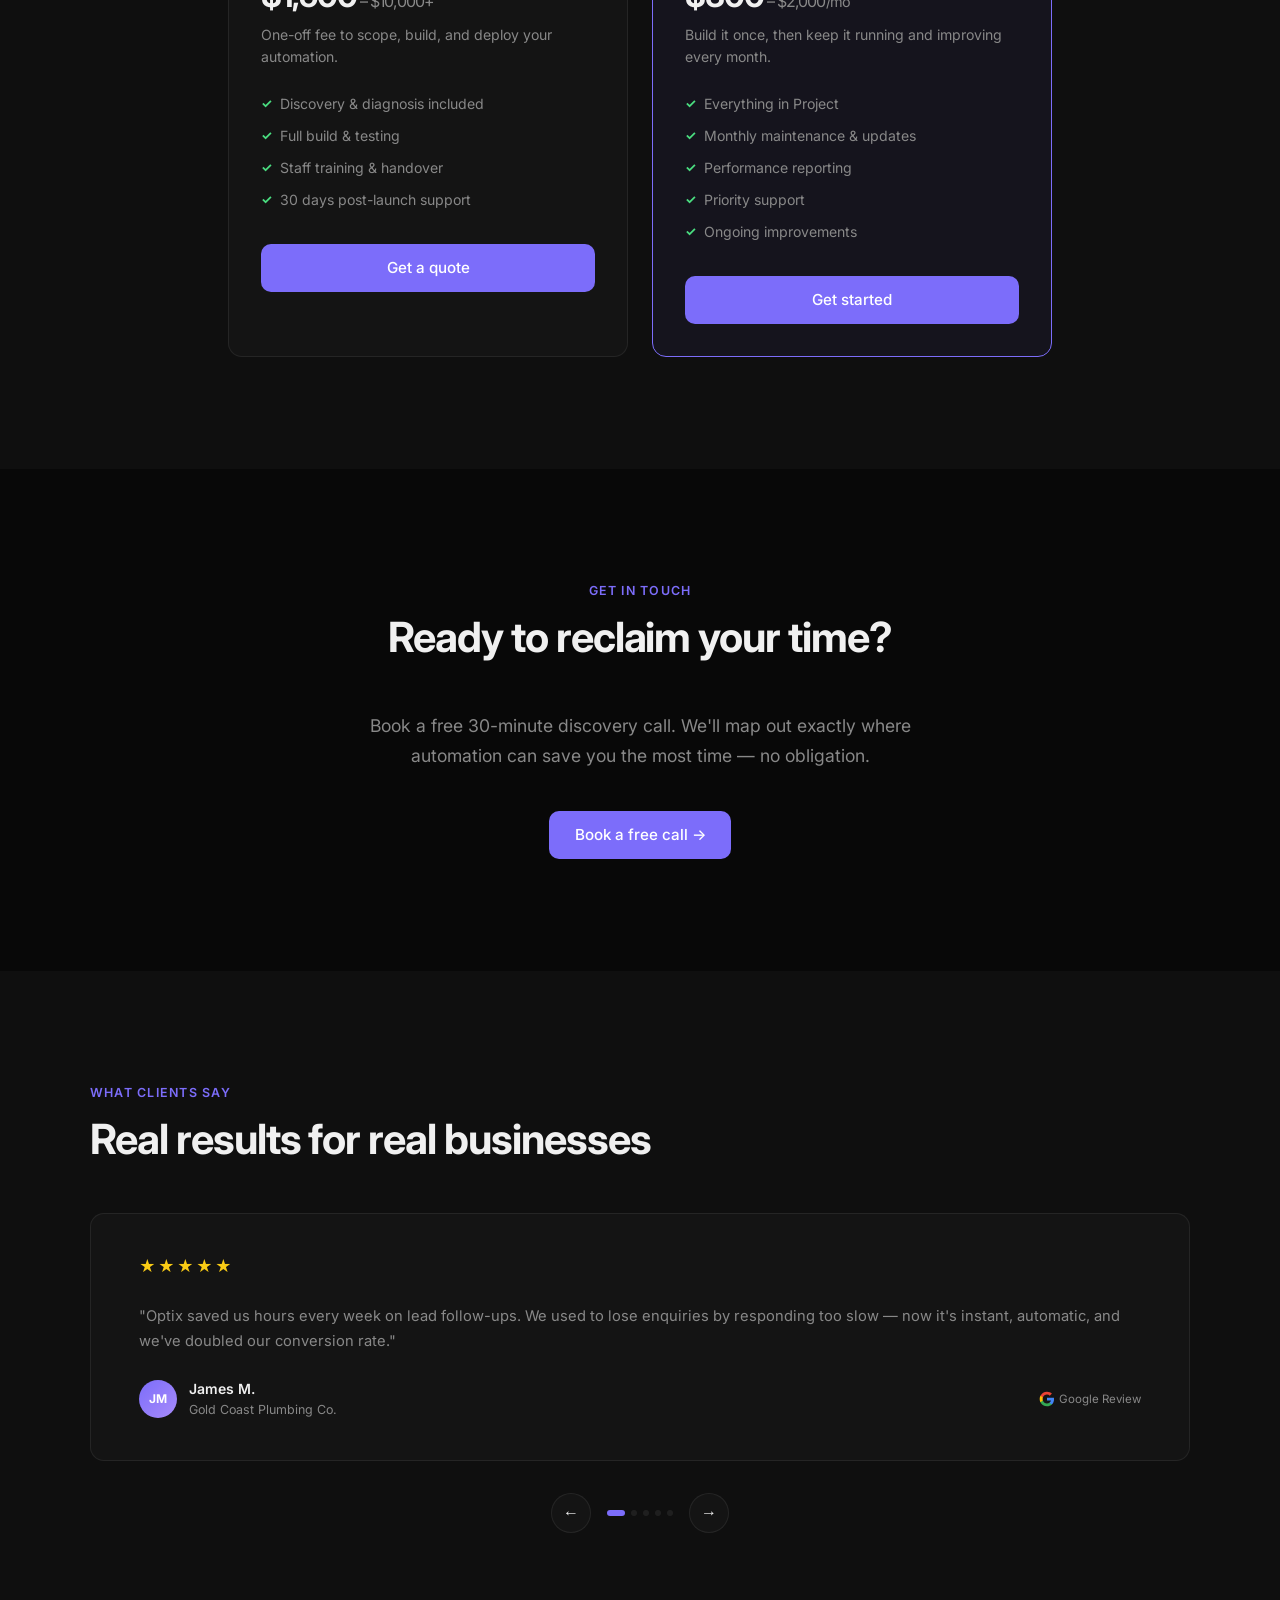
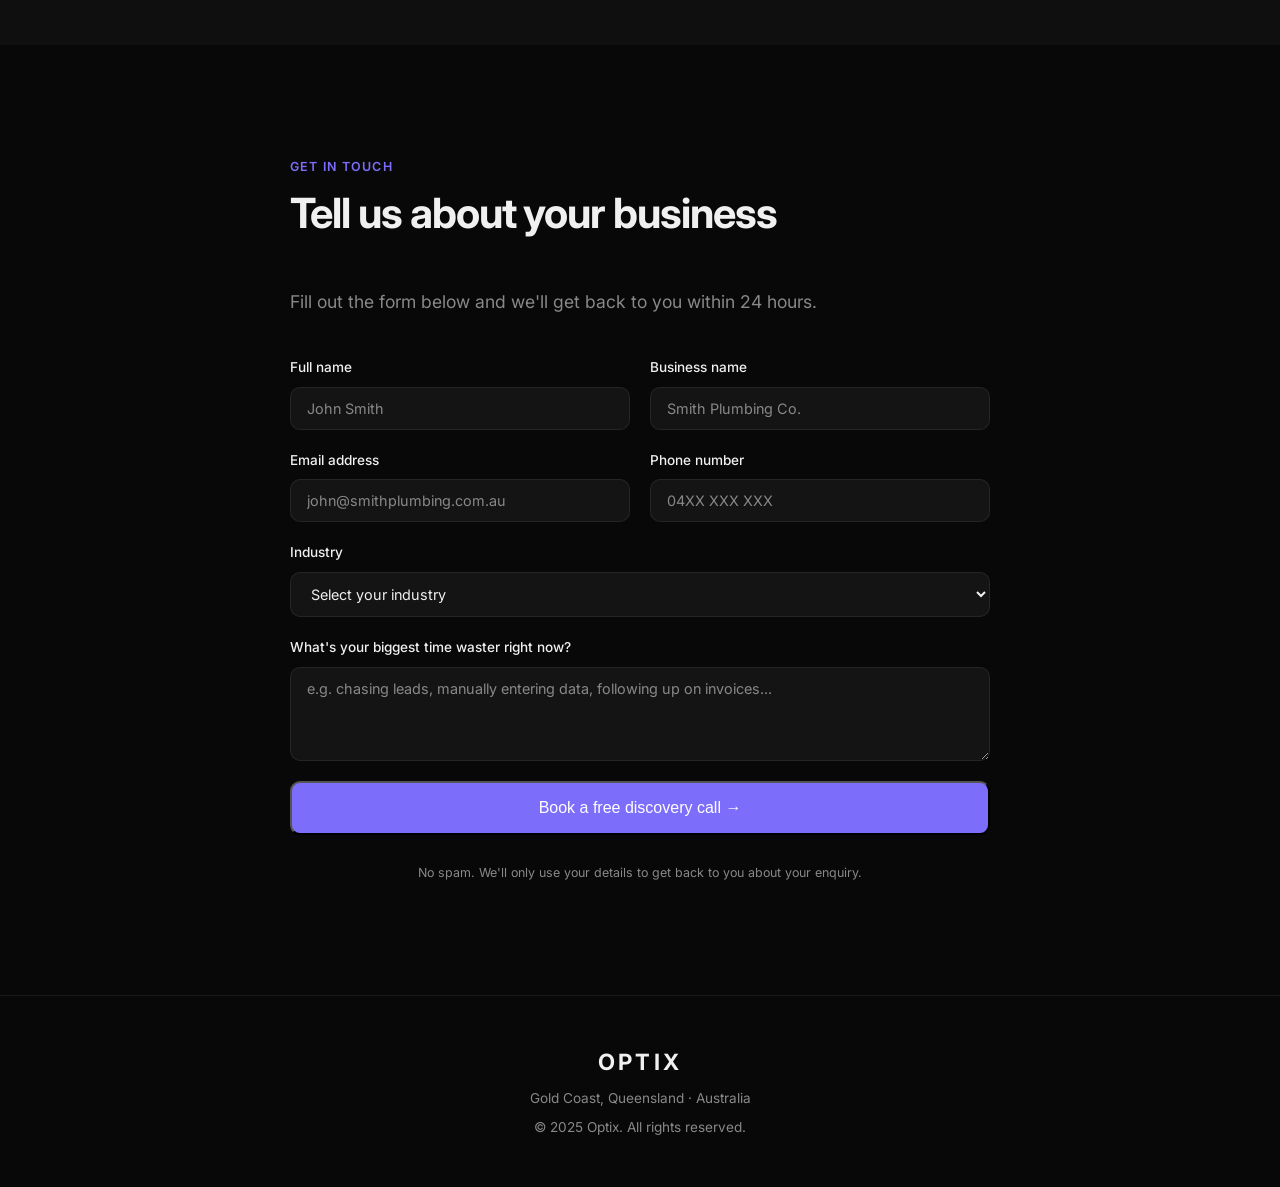
==== commit e2c45cc3: "fix: replace side-triangles with single centred spotlight shining onto text" ====
--- a/index.html
+++ b/index.html
@@ -28,59 +28,39 @@
       to   { transform: translateY(0);    opacity: 1; }
     }
 
-    /* === Lamp Effect: purple, shines DOWN onto text === */
+    /* === Lamp: single central spotlight shining DOWN onto the text === */
     .hero { background: #04050f !important; position: relative; overflow: hidden; }
     .hero-inner { position: relative; z-index: 2; }
     .lamp-wrap { position: absolute; inset: 0; pointer-events: none; z-index: 0; overflow: hidden; }
 
-    .lamp-beam-l {
+    /* Single wide cone — bright at top-centre, fades downward & outward */
+    .lamp-cone {
       position: absolute;
-      top: 15vh; right: 50%;
-      width: 56vw; height: 60vh;
-      background: radial-gradient(ellipse at 100% 0%,
-        rgba(124,109,250,0.42) 0%,
-        rgba(124,109,250,0.08) 46%,
-        transparent 66%);
-      clip-path: polygon(100% 0%, 0% 0%, 0% 100%);
-      transform-origin: right top;
-      animation: lampBeamL 0.9s 0.05s ease-in-out both;
-    }
-    .lamp-beam-r {
-      position: absolute;
-      top: 15vh; left: 50%;
-      width: 56vw; height: 60vh;
-      background: radial-gradient(ellipse at 0% 0%,
-        rgba(124,109,250,0.42) 0%,
-        rgba(124,109,250,0.08) 46%,
-        transparent 66%);
-      clip-path: polygon(0% 0%, 100% 0%, 100% 100%);
-      transform-origin: left top;
-      animation: lampBeamR 0.9s 0.05s ease-in-out both;
-    }
-    @keyframes lampBeamL { from { transform: scaleX(0.04); opacity: 0; } to { transform: scaleX(1); opacity: 1; } }
-    @keyframes lampBeamR { from { transform: scaleX(0.04); opacity: 0; } to { transform: scaleX(1); opacity: 1; } }
-
-    .lamp-glow {
-      position: absolute;
-      top: 15vh; left: 50%;
-      transform: translate(-50%, -30%);
-      width: min(34rem, 72vw); height: 12rem;
-      border-radius: 50%;
-      background: rgba(124,109,250,0.3);
-      filter: blur(52px);
-      animation: lampGlowAnim 0.9s 0.05s ease-in-out both;
-    }
-    @keyframes lampGlowAnim {
-      from { opacity: 0; transform: translate(-50%,-30%) scaleX(0.08); }
-      to   { opacity: 1; transform: translate(-50%,-30%) scaleX(1); }
-    }
+      top: 15vh;
+      left: 50%;
+      transform: translateX(-50%);
+      width: 90vw;
+      height: 72vh;
+      background: radial-gradient(ellipse at 50% 0%,
+        rgba(124,109,250,0.55) 0%,
+        rgba(124,109,250,0.22) 28%,
+        rgba(124,109,250,0.06) 55%,
+        transparent 75%);
+      animation: lampConeAnim 0.9s 0.05s ease-in-out both;
+    }
+    @keyframes lampConeAnim {
+      from { opacity: 0; transform: translateX(-50%) scaleX(0.06); }
+      to   { opacity: 1; transform: translateX(-50%) scaleX(1); }
+    }
+
+    /* Bright inner glow right at the line — the "bulb" */
     .lamp-bright {
       position: absolute;
       top: 15vh; left: 50%;
       transform: translate(-50%, -58%);
       width: min(14rem, 28vw); height: 7rem;
       border-radius: 50%;
-      background: rgba(167,139,250,0.5);
+      background: rgba(167,139,250,0.55);
       filter: blur(16px);
       animation: lampBrightAnim 0.9s 0.05s ease-in-out both;
     }
@@ -88,6 +68,8 @@
       from { opacity: 0; transform: translate(-50%,-58%) scaleX(0.08); }
       to   { opacity: 1; transform: translate(-50%,-58%) scaleX(1); }
     }
+
+    /* Horizontal glowing line */
     .lamp-line {
       position: absolute;
       top: 15vh; left: 50%;
@@ -102,11 +84,13 @@
       from { width: 5rem; opacity: 0; }
       to   { width: min(30rem, 72vw); opacity: 1; }
     }
+
+    /* Dark cover — hides the lamp above the nav */
     .lamp-cover {
       position: absolute;
       top: 0; left: 0; right: 0;
-      height: 12vh;
-      background: linear-gradient(to bottom, #04050f 50%, transparent);
+      height: 13vh;
+      background: linear-gradient(to bottom, #04050f 55%, transparent);
       z-index: 1;
     }
   </style>
@@ -130,9 +114,7 @@
   <!-- HERO -->
   <section class="hero">
     <div class="lamp-wrap" aria-hidden="true">
-      <div class="lamp-beam-l"></div>
-      <div class="lamp-beam-r"></div>
-      <div class="lamp-glow"></div>
+      <div class="lamp-cone"></div>
       <div class="lamp-bright"></div>
       <div class="lamp-line"></div>
       <div class="lamp-cover"></div>
@@ -155,36 +137,12 @@
       <p class="label">What we build</p>
       <h2>Automations that pay for themselves</h2>
       <div class="cards">
-        <div class="card">
-          <div class="card-icon">⚡</div>
-          <h3>Lead Follow-up Agents</h3>
-          <p>Automatically respond to new enquiries, qualify leads, and book appointments — while you sleep.</p>
-        </div>
-        <div class="card">
-          <div class="card-icon">📄</div>
-          <h3>Document Processing</h3>
-          <p>Extract data from invoices, quotes, and forms. Push it straight into your CRM or spreadsheet.</p>
-        </div>
-        <div class="card">
-          <div class="card-icon">🤖</div>
-          <h3>Customer Support Bots</h3>
-          <p>Handle FAQs and triage tickets 24/7. Escalate to your team only when it actually matters.</p>
-        </div>
-        <div class="card">
-          <div class="card-icon">📊</div>
-          <h3>Automated Reporting</h3>
-          <p>Pull data from every source, generate reports weekly — delivered to your inbox automatically.</p>
-        </div>
-        <div class="card">
-          <div class="card-icon">🔄</div>
-          <h3>Onboarding Workflows</h3>
-          <p>New client or new staff? Automate the entire onboarding sequence so nothing gets missed.</p>
-        </div>
-        <div class="card">
-          <div class="card-icon">📱</div>
-          <h3>Content Pipelines</h3>
-          <p>Draft, schedule, and repurpose content across every channel without lifting a finger.</p>
-        </div>
+        <div class="card"><div class="card-icon">⚡</div><h3>Lead Follow-up Agents</h3><p>Automatically respond to new enquiries, qualify leads, and book appointments — while you sleep.</p></div>
+        <div class="card"><div class="card-icon">📄</div><h3>Document Processing</h3><p>Extract data from invoices, quotes, and forms. Push it straight into your CRM or spreadsheet.</p></div>
+        <div class="card"><div class="card-icon">🤖</div><h3>Customer Support Bots</h3><p>Handle FAQs and triage tickets 24/7. Escalate to your team only when it actually matters.</p></div>
+        <div class="card"><div class="card-icon">📊</div><h3>Automated Reporting</h3><p>Pull data from every source, generate reports weekly — delivered to your inbox automatically.</p></div>
+        <div class="card"><div class="card-icon">🔄</div><h3>Onboarding Workflows</h3><p>New client or new staff? Automate the entire onboarding sequence so nothing gets missed.</p></div>
+        <div class="card"><div class="card-icon">📱</div><h3>Content Pipelines</h3><p>Draft, schedule, and repurpose content across every channel without lifting a finger.</p></div>
       </div>
     </div>
   </section>
@@ -236,12 +194,7 @@
           <h3>Project</h3>
           <div class="price">$1,500<span> – $10,000+</span></div>
           <p>One-off fee to scope, build, and deploy your automation.</p>
-          <ul>
-            <li>Discovery &amp; diagnosis included</li>
-            <li>Full build &amp; testing</li>
-            <li>Staff training &amp; handover</li>
-            <li>30 days post-launch support</li>
-          </ul>
+          <ul><li>Discovery &amp; diagnosis included</li><li>Full build &amp; testing</li><li>Staff training &amp; handover</li><li>30 days post-launch support</li></ul>
           <a href="https://calendly.com/optixai01/30min" target="_blank" class="btn-primary">Get a quote</a>
         </div>
         <div class="pricing-card pricing-featured">
@@ -249,13 +202,7 @@
           <h3>Project + Retainer</h3>
           <div class="price">$300<span> – $2,000</span><span class="per">/mo</span></div>
           <p>Build it once, then keep it running and improving every month.</p>
-          <ul>
-            <li>Everything in Project</li>
-            <li>Monthly maintenance &amp; updates</li>
-            <li>Performance reporting</li>
-            <li>Priority support</li>
-            <li>Ongoing improvements</li>
-          </ul>
+          <ul><li>Everything in Project</li><li>Monthly maintenance &amp; updates</li><li>Performance reporting</li><li>Priority support</li><li>Ongoing improvements</li></ul>
           <a href="https://calendly.com/optixai01/30min" target="_blank" class="btn-primary">Get started</a>
         </div>
       </div>
@@ -282,47 +229,27 @@
           <div class="review-card">
             <div class="review-stars">★★★★★</div>
             <p class="review-text">"Optix saved us hours every week on lead follow-ups. We used to lose enquiries by responding too slow — now it's instant, automatic, and we've doubled our conversion rate."</p>
-            <div class="review-author">
-              <div class="review-avatar">JM</div>
-              <div><div class="review-name">James M.</div><div class="review-biz">Gold Coast Plumbing Co.</div></div>
-              <div class="google-badge"><svg width="16" height="16" viewBox="0 0 24 24" fill="none"><path d="M22.56 12.25c0-.78-.07-1.53-.2-2.25H12v4.26h5.92c-.26 1.37-1.04 2.53-2.21 3.31v2.77h3.57c2.08-1.92 3.28-4.74 3.28-8.09z" fill="#4285F4"/><path d="M12 23c2.97 0 5.46-.98 7.28-2.66l-3.57-2.77c-.98.66-2.23 1.06-3.71 1.06-2.86 0-5.29-1.93-6.16-4.53H2.18v2.84C3.99 20.53 7.7 23 12 23z" fill="#34A853"/><path d="M5.84 14.09c-.22-.66-.35-1.36-.35-2.09s.13-1.43.35-2.09V7.07H2.18C1.43 8.55 1 10.22 1 12s.43 3.45 1.18 4.93l3.66-2.84z" fill="#FBBC05"/><path d="M12 5.38c1.62 0 3.06.56 4.21 1.64l3.15-3.15C17.45 2.09 14.97 1 12 1 7.7 1 3.99 3.47 2.18 7.07l3.66 2.84c.87-2.6 3.3-4.53 6.16-4.53z" fill="#EA4335"/></svg> Google Review</div>
-            </div>
+            <div class="review-author"><div class="review-avatar">JM</div><div><div class="review-name">James M.</div><div class="review-biz">Gold Coast Plumbing Co.</div></div><div class="google-badge"><svg width="16" height="16" viewBox="0 0 24 24" fill="none"><path d="M22.56 12.25c0-.78-.07-1.53-.2-2.25H12v4.26h5.92c-.26 1.37-1.04 2.53-2.21 3.31v2.77h3.57c2.08-1.92 3.28-4.74 3.28-8.09z" fill="#4285F4"/><path d="M12 23c2.97 0 5.46-.98 7.28-2.66l-3.57-2.77c-.98.66-2.23 1.06-3.71 1.06-2.86 0-5.29-1.93-6.16-4.53H2.18v2.84C3.99 20.53 7.7 23 12 23z" fill="#34A853"/><path d="M5.84 14.09c-.22-.66-.35-1.36-.35-2.09s.13-1.43.35-2.09V7.07H2.18C1.43 8.55 1 10.22 1 12s.43 3.45 1.18 4.93l3.66-2.84z" fill="#FBBC05"/><path d="M12 5.38c1.62 0 3.06.56 4.21 1.64l3.15-3.15C17.45 2.09 14.97 1 12 1 7.7 1 3.99 3.47 2.18 7.07l3.66 2.84c.87-2.6 3.3-4.53 6.16-4.53z" fill="#EA4335"/></svg> Google Review</div></div>
           </div>
           <div class="review-card">
             <div class="review-stars">★★★★★</div>
             <p class="review-text">"Our onboarding used to take 3 days of back and forth. Optix built us an automated workflow that handles it in 20 minutes. The ROI was obvious within the first week."</p>
-            <div class="review-author">
-              <div class="review-avatar">SR</div>
-              <div><div class="review-name">Sarah R.</div><div class="review-biz">Coastal Real Estate Group</div></div>
-              <div class="google-badge"><svg width="16" height="16" viewBox="0 0 24 24" fill="none"><path d="M22.56 12.25c0-.78-.07-1.53-.2-2.25H12v4.26h5.92c-.26 1.37-1.04 2.53-2.21 3.31v2.77h3.57c2.08-1.92 3.28-4.74 3.28-8.09z" fill="#4285F4"/><path d="M12 23c2.97 0 5.46-.98 7.28-2.66l-3.57-2.77c-.98.66-2.23 1.06-3.71 1.06-2.86 0-5.29-1.93-6.16-4.53H2.18v2.84C3.99 20.53 7.7 23 12 23z" fill="#34A853"/><path d="M5.84 14.09c-.22-.66-.35-1.36-.35-2.09s.13-1.43.35-2.09V7.07H2.18C1.43 8.55 1 10.22 1 12s.43 3.45 1.18 4.93l3.66-2.84z" fill="#FBBC05"/><path d="M12 5.38c1.62 0 3.06.56 4.21 1.64l3.15-3.15C17.45 2.09 14.97 1 12 1 7.7 1 3.99 3.47 2.18 7.07l3.66 2.84c.87-2.6 3.3-4.53 6.16-4.53z" fill="#EA4335"/></svg> Google Review</div>
-            </div>
+            <div class="review-author"><div class="review-avatar">SR</div><div><div class="review-name">Sarah R.</div><div class="review-biz">Coastal Real Estate Group</div></div><div class="google-badge"><svg width="16" height="16" viewBox="0 0 24 24" fill="none"><path d="M22.56 12.25c0-.78-.07-1.53-.2-2.25H12v4.26h5.92c-.26 1.37-1.04 2.53-2.21 3.31v2.77h3.57c2.08-1.92 3.28-4.74 3.28-8.09z" fill="#4285F4"/><path d="M12 23c2.97 0 5.46-.98 7.28-2.66l-3.57-2.77c-.98.66-2.23 1.06-3.71 1.06-2.86 0-5.29-1.93-6.16-4.53H2.18v2.84C3.99 20.53 7.7 23 12 23z" fill="#34A853"/><path d="M5.84 14.09c-.22-.66-.35-1.36-.35-2.09s.13-1.43.35-2.09V7.07H2.18C1.43 8.55 1 10.22 1 12s.43 3.45 1.18 4.93l3.66-2.84z" fill="#FBBC05"/><path d="M12 5.38c1.62 0 3.06.56 4.21 1.64l3.15-3.15C17.45 2.09 14.97 1 12 1 7.7 1 3.99 3.47 2.18 7.07l3.66 2.84c.87-2.6 3.3-4.53 6.16-4.53z" fill="#EA4335"/></svg> Google Review</div></div>
           </div>
           <div class="review-card">
             <div class="review-stars">★★★★★</div>
             <p class="review-text">"I was skeptical AI automation would actually work for a physio clinic. Optix proved me wrong — appointment reminders alone cut our no-show rate by 40%. Couldn't be happier."</p>
-            <div class="review-author">
-              <div class="review-avatar">DK</div>
-              <div><div class="review-name">Dr. Daniel K.</div><div class="review-biz">Surfers Paradise Physio</div></div>
-              <div class="google-badge"><svg width="16" height="16" viewBox="0 0 24 24" fill="none"><path d="M22.56 12.25c0-.78-.07-1.53-.2-2.25H12v4.26h5.92c-.26 1.37-1.04 2.53-2.21 3.31v2.77h3.57c2.08-1.92 3.28-4.74 3.28-8.09z" fill="#4285F4"/><path d="M12 23c2.97 0 5.46-.98 7.28-2.66l-3.57-2.77c-.98.66-2.23 1.06-3.71 1.06-2.86 0-5.29-1.93-6.16-4.53H2.18v2.84C3.99 20.53 7.7 23 12 23z" fill="#34A853"/><path d="M5.84 14.09c-.22-.66-.35-1.36-.35-2.09s.13-1.43.35-2.09V7.07H2.18C1.43 8.55 1 10.22 1 12s.43 3.45 1.18 4.93l3.66-2.84z" fill="#FBBC05"/><path d="M12 5.38c1.62 0 3.06.56 4.21 1.64l3.15-3.15C17.45 2.09 14.97 1 12 1 7.7 1 3.99 3.47 2.18 7.07l3.66 2.84c.87-2.6 3.3-4.53 6.16-4.53z" fill="#EA4335"/></svg> Google Review</div>
-            </div>
+            <div class="review-author"><div class="review-avatar">DK</div><div><div class="review-name">Dr. Daniel K.</div><div class="review-biz">Surfers Paradise Physio</div></div><div class="google-badge"><svg width="16" height="16" viewBox="0 0 24 24" fill="none"><path d="M22.56 12.25c0-.78-.07-1.53-.2-2.25H12v4.26h5.92c-.26 1.37-1.04 2.53-2.21 3.31v2.77h3.57c2.08-1.92 3.28-4.74 3.28-8.09z" fill="#4285F4"/><path d="M12 23c2.97 0 5.46-.98 7.28-2.66l-3.57-2.77c-.98.66-2.23 1.06-3.71 1.06-2.86 0-5.29-1.93-6.16-4.53H2.18v2.84C3.99 20.53 7.7 23 12 23z" fill="#34A853"/><path d="M5.84 14.09c-.22-.66-.35-1.36-.35-2.09s.13-1.43.35-2.09V7.07H2.18C1.43 8.55 1 10.22 1 12s.43 3.45 1.18 4.93l3.66-2.84z" fill="#FBBC05"/><path d="M12 5.38c1.62 0 3.06.56 4.21 1.64l3.15-3.15C17.45 2.09 14.97 1 12 1 7.7 1 3.99 3.47 2.18 7.07l3.66 2.84c.87-2.6 3.3-4.53 6.16-4.53z" fill="#EA4335"/></svg> Google Review</div></div>
           </div>
           <div class="review-card">
             <div class="review-stars">★★★★★</div>
             <p class="review-text">"We were drowning in admin. Optix automated our quoting, invoicing follow-ups, and job scheduling. My team now focuses on actual work instead of chasing paperwork."</p>
-            <div class="review-author">
-              <div class="review-avatar">TW</div>
-              <div><div class="review-name">Tom W.</div><div class="review-biz">TW Constructions</div></div>
-              <div class="google-badge"><svg width="16" height="16" viewBox="0 0 24 24" fill="none"><path d="M22.56 12.25c0-.78-.07-1.53-.2-2.25H12v4.26h5.92c-.26 1.37-1.04 2.53-2.21 3.31v2.77h3.57c2.08-1.92 3.28-4.74 3.28-8.09z" fill="#4285F4"/><path d="M12 23c2.97 0 5.46-.98 7.28-2.66l-3.57-2.77c-.98.66-2.23 1.06-3.71 1.06-2.86 0-5.29-1.93-6.16-4.53H2.18v2.84C3.99 20.53 7.7 23 12 23z" fill="#34A853"/><path d="M5.84 14.09c-.22-.66-.35-1.36-.35-2.09s.13-1.43.35-2.09V7.07H2.18C1.43 8.55 1 10.22 1 12s.43 3.45 1.18 4.93l3.66-2.84z" fill="#FBBC05"/><path d="M12 5.38c1.62 0 3.06.56 4.21 1.64l3.15-3.15C17.45 2.09 14.97 1 12 1 7.7 1 3.99 3.47 2.18 7.07l3.66 2.84c.87-2.6 3.3-4.53 6.16-4.53z" fill="#EA4335"/></svg> Google Review</div>
-            </div>
+            <div class="review-author"><div class="review-avatar">TW</div><div><div class="review-name">Tom W.</div><div class="review-biz">TW Constructions</div></div><div class="google-badge"><svg width="16" height="16" viewBox="0 0 24 24" fill="none"><path d="M22.56 12.25c0-.78-.07-1.53-.2-2.25H12v4.26h5.92c-.26 1.37-1.04 2.53-2.21 3.31v2.77h3.57c2.08-1.92 3.28-4.74 3.28-8.09z" fill="#4285F4"/><path d="M12 23c2.97 0 5.46-.98 7.28-2.66l-3.57-2.77c-.98.66-2.23 1.06-3.71 1.06-2.86 0-5.29-1.93-6.16-4.53H2.18v2.84C3.99 20.53 7.7 23 12 23z" fill="#34A853"/><path d="M5.84 14.09c-.22-.66-.35-1.36-.35-2.09s.13-1.43.35-2.09V7.07H2.18C1.43 8.55 1 10.22 1 12s.43 3.45 1.18 4.93l3.66-2.84z" fill="#FBBC05"/><path d="M12 5.38c1.62 0 3.06.56 4.21 1.64l3.15-3.15C17.45 2.09 14.97 1 12 1 7.7 1 3.99 3.47 2.18 7.07l3.66 2.84c.87-2.6 3.3-4.53 6.16-4.53z" fill="#EA4335"/></svg> Google Review</div></div>
           </div>
           <div class="review-card">
             <div class="review-stars">★★★★★</div>
             <p class="review-text">"The discovery call alone was worth it. They identified three automations we'd never thought of and the first one paid for itself in the first month. Highly recommend."</p>
-            <div class="review-author">
-              <div class="review-avatar">AL</div>
-              <div><div class="review-name">Amanda L.</div><div class="review-biz">Broadbeach Accounting</div></div>
-              <div class="google-badge"><svg width="16" height="16" viewBox="0 0 24 24" fill="none"><path d="M22.56 12.25c0-.78-.07-1.53-.2-2.25H12v4.26h5.92c-.26 1.37-1.04 2.53-2.21 3.31v2.77h3.57c2.08-1.92 3.28-4.74 3.28-8.09z" fill="#4285F4"/><path d="M12 23c2.97 0 5.46-.98 7.28-2.66l-3.57-2.77c-.98.66-2.23 1.06-3.71 1.06-2.86 0-5.29-1.93-6.16-4.53H2.18v2.84C3.99 20.53 7.7 23 12 23z" fill="#34A853"/><path d="M5.84 14.09c-.22-.66-.35-1.36-.35-2.09s.13-1.43.35-2.09V7.07H2.18C1.43 8.55 1 10.22 1 12s.43 3.45 1.18 4.93l3.66-2.84z" fill="#FBBC05"/><path d="M12 5.38c1.62 0 3.06.56 4.21 1.64l3.15-3.15C17.45 2.09 14.97 1 12 1 7.7 1 3.99 3.47 2.18 7.07l3.66 2.84c.87-2.6 3.3-4.53 6.16-4.53z" fill="#EA4335"/></svg> Google Review</div>
-            </div>
+            <div class="review-author"><div class="review-avatar">AL</div><div><div class="review-name">Amanda L.</div><div class="review-biz">Broadbeach Accounting</div></div><div class="google-badge"><svg width="16" height="16" viewBox="0 0 24 24" fill="none"><path d="M22.56 12.25c0-.78-.07-1.53-.2-2.25H12v4.26h5.92c-.26 1.37-1.04 2.53-2.21 3.31v2.77h3.57c2.08-1.92 3.28-4.74 3.28-8.09z" fill="#4285F4"/><path d="M12 23c2.97 0 5.46-.98 7.28-2.66l-3.57-2.77c-.98.66-2.23 1.06-3.71 1.06-2.86 0-5.29-1.93-6.16-4.53H2.18v2.84C3.99 20.53 7.7 23 12 23z" fill="#34A853"/><path d="M5.84 14.09c-.22-.66-.35-1.36-.35-2.09s.13-1.43.35-2.09V7.07H2.18C1.43 8.55 1 10.22 1 12s.43 3.45 1.18 4.93l3.66-2.84z" fill="#FBBC05"/><path d="M12 5.38c1.62 0 3.06.56 4.21 1.64l3.15-3.15C17.45 2.09 14.97 1 12 1 7.7 1 3.99 3.47 2.18 7.07l3.66 2.84c.87-2.6 3.3-4.53 6.16-4.53z" fill="#EA4335"/></svg> Google Review</div></div>
           </div>
         </div>
         <div class="reviews-nav">
@@ -351,16 +278,7 @@
         </div>
         <div class="form-group">
           <label>Industry</label>
-          <select required>
-            <option value="" disabled selected>Select your industry</option>
-            <option>Trades &amp; Construction</option>
-            <option>Real Estate</option>
-            <option>Allied Health</option>
-            <option>Hospitality &amp; Tourism</option>
-            <option>Professional Services</option>
-            <option>Retail &amp; eCommerce</option>
-            <option>Other</option>
-          </select>
+          <select required><option value="" disabled selected>Select your industry</option><option>Trades &amp; Construction</option><option>Real Estate</option><option>Allied Health</option><option>Hospitality &amp; Tourism</option><option>Professional Services</option><option>Retail &amp; eCommerce</option><option>Other</option></select>
         </div>
         <div class="form-group">
           <label>What's your biggest time waster right now?</label>
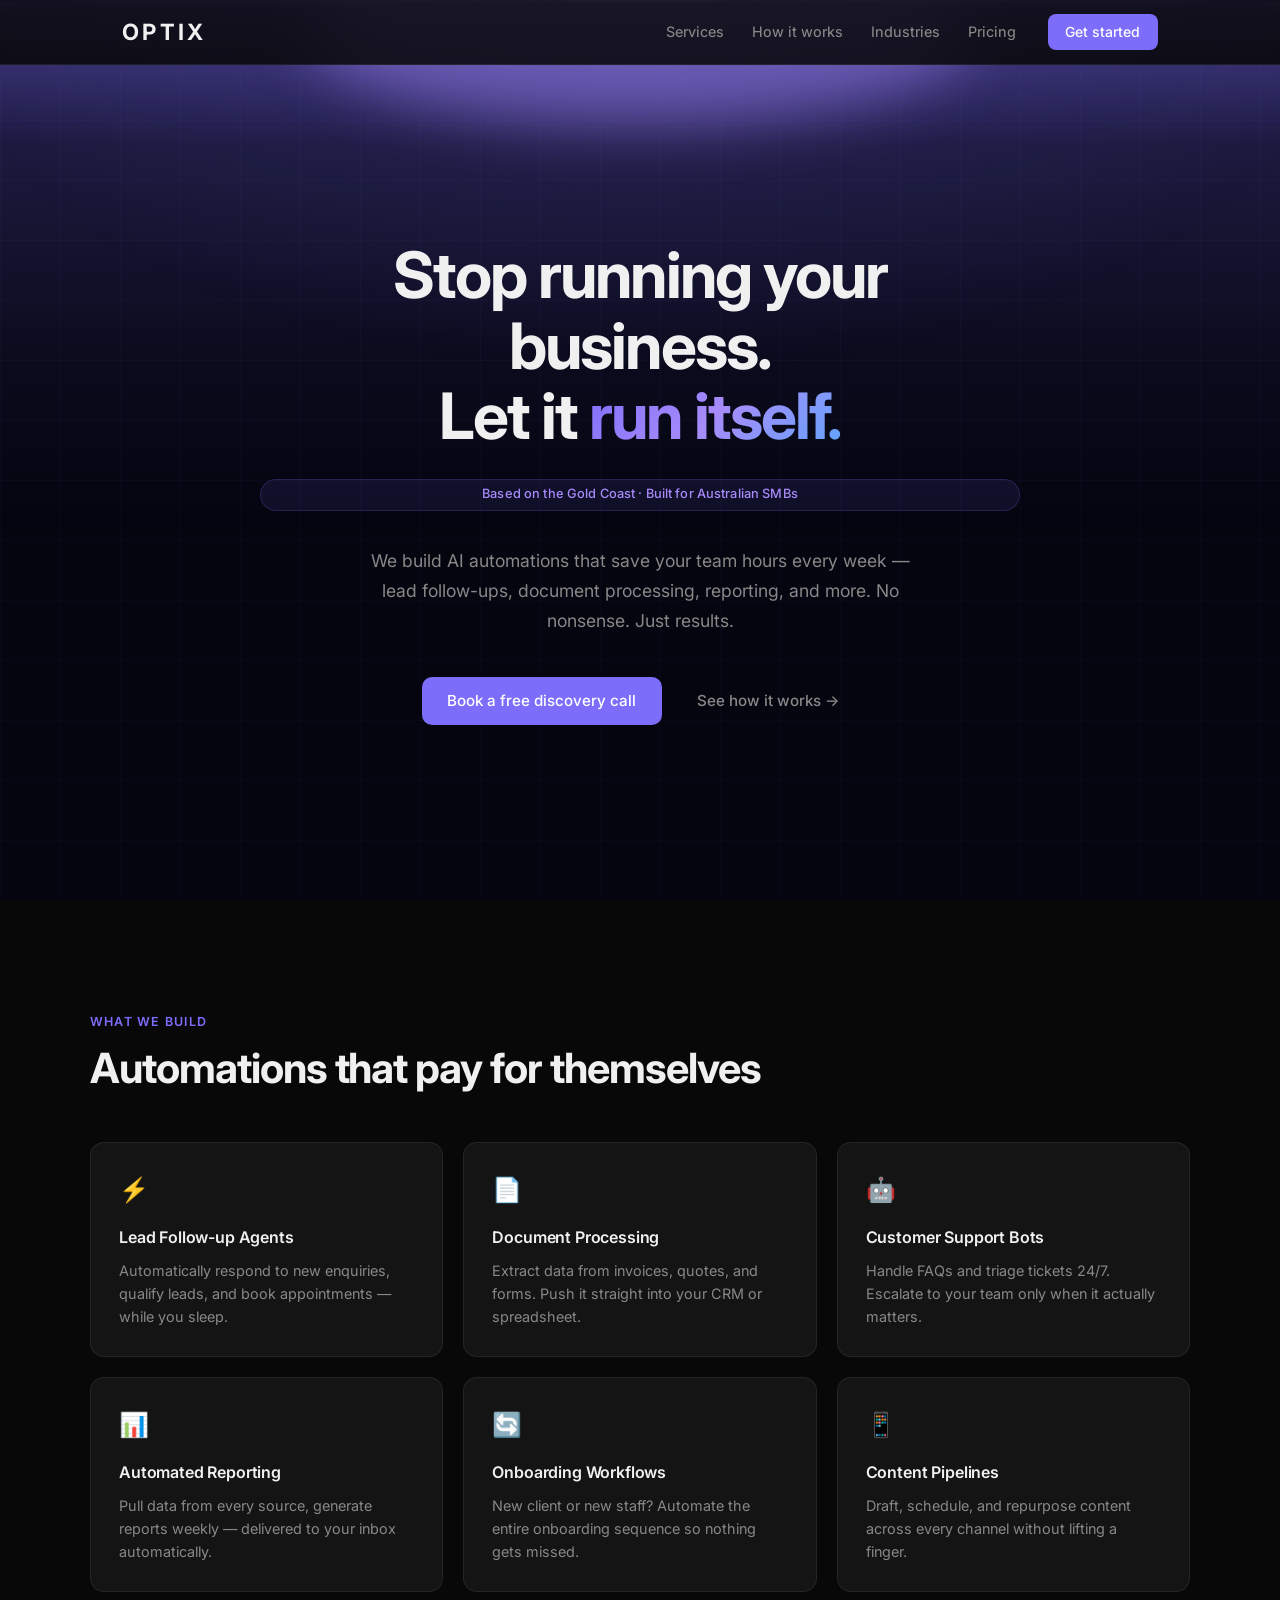
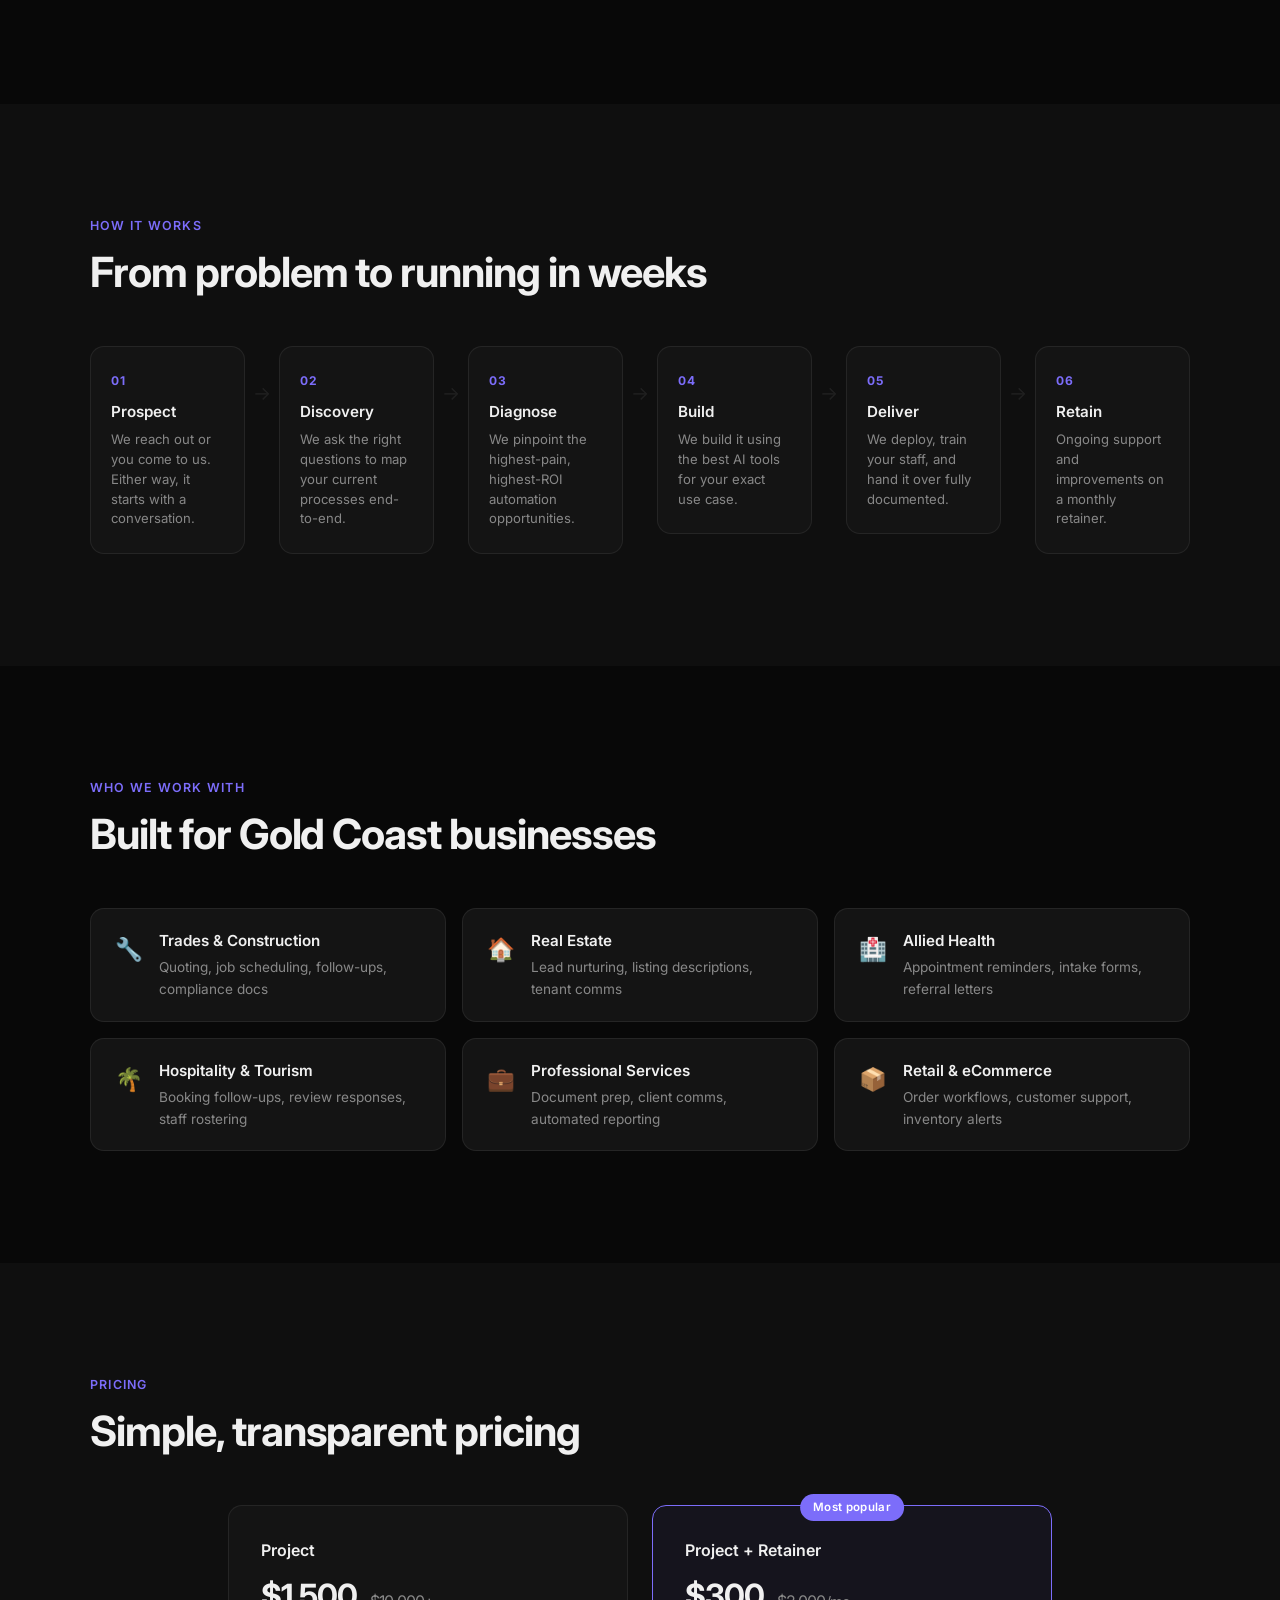
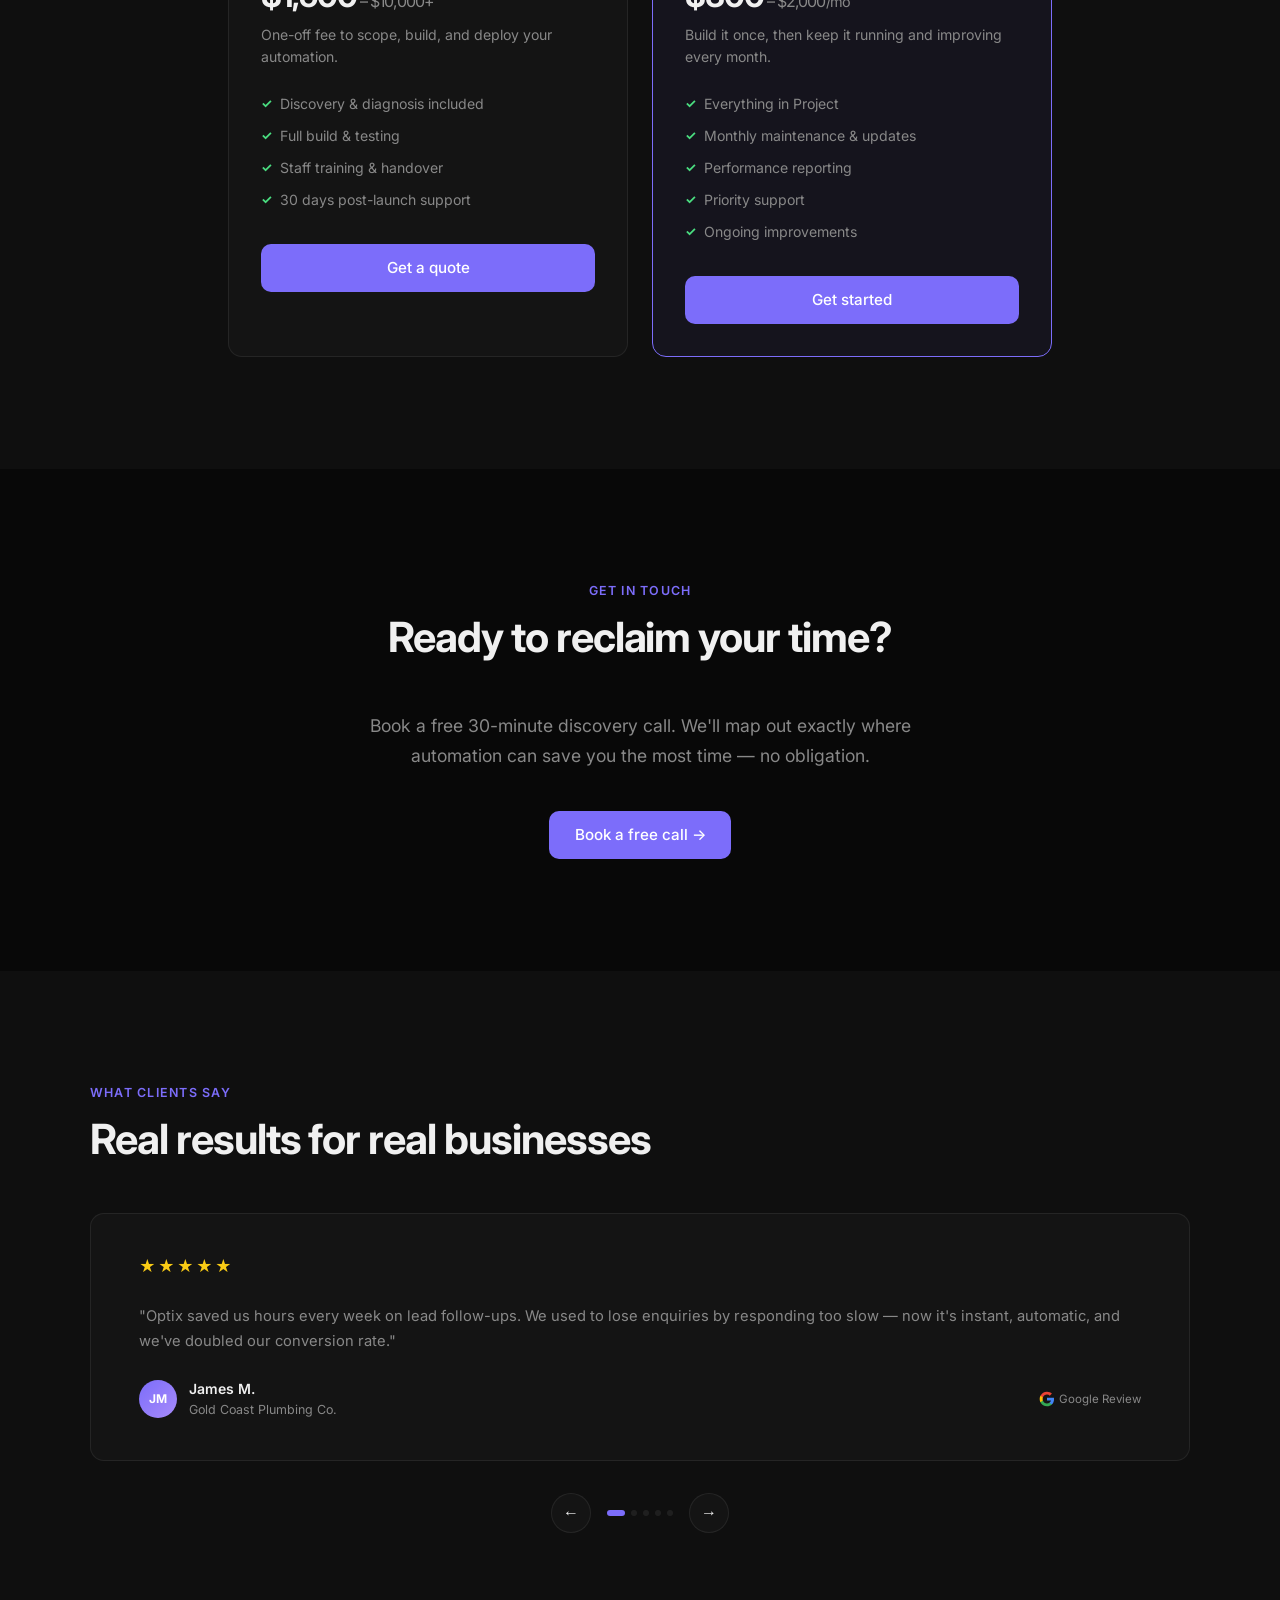
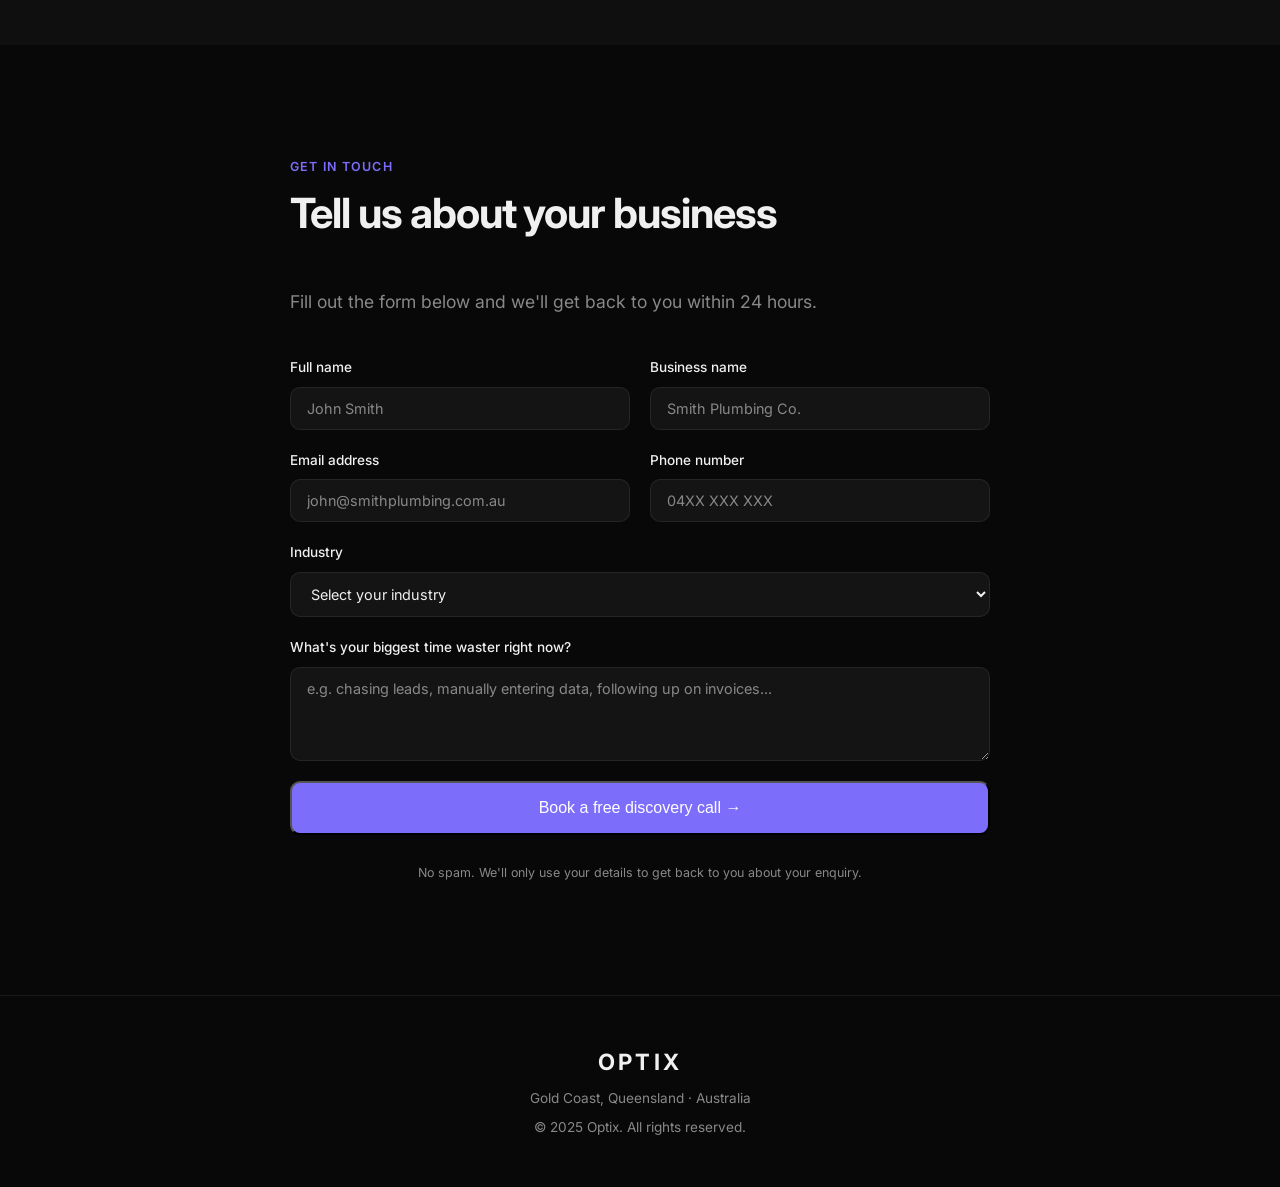
==== commit 63234c56: "fix: full-width lamp line at hero top edge, straight-down light flood" ====
--- a/index.html
+++ b/index.html
@@ -28,70 +28,60 @@
       to   { transform: translateY(0);    opacity: 1; }
     }
 
-    /* === Lamp: single central spotlight shining DOWN onto the text === */
+    /* === Lamp: full-width bar at hero top edge, light shines straight down === */
     .hero { background: #04050f !important; position: relative; overflow: hidden; }
     .hero-inner { position: relative; z-index: 2; }
     .lamp-wrap { position: absolute; inset: 0; pointer-events: none; z-index: 0; overflow: hidden; }
 
-    /* Single wide cone — bright at top-centre, fades downward & outward */
+    /* Straight-down flood from the full-width bar */
     .lamp-cone {
       position: absolute;
-      top: 15vh;
-      left: 50%;
-      transform: translateX(-50%);
-      width: 90vw;
-      height: 72vh;
-      background: radial-gradient(ellipse at 50% 0%,
+      top: 0; left: 0; right: 0;
+      height: 82vh;
+      background: linear-gradient(to bottom,
         rgba(124,109,250,0.55) 0%,
-        rgba(124,109,250,0.22) 28%,
-        rgba(124,109,250,0.06) 55%,
-        transparent 75%);
-      animation: lampConeAnim 0.9s 0.05s ease-in-out both;
-    }
-    @keyframes lampConeAnim {
-      from { opacity: 0; transform: translateX(-50%) scaleX(0.06); }
-      to   { opacity: 1; transform: translateX(-50%) scaleX(1); }
-    }
-
-    /* Bright inner glow right at the line — the "bulb" */
+        rgba(124,109,250,0.2)  20%,
+        rgba(124,109,250,0.06) 50%,
+        transparent 72%);
+      animation: lampFade 0.9s 0.05s ease-in-out both;
+    }
+
+    /* Central bright glow on the bar */
     .lamp-bright {
       position: absolute;
-      top: 15vh; left: 50%;
-      transform: translate(-50%, -58%);
-      width: min(14rem, 28vw); height: 7rem;
+      top: 0; left: 50%;
+      transform: translate(-50%, -35%);
+      width: min(55vw, 42rem); height: 12rem;
       border-radius: 50%;
-      background: rgba(167,139,250,0.55);
-      filter: blur(16px);
-      animation: lampBrightAnim 0.9s 0.05s ease-in-out both;
-    }
-    @keyframes lampBrightAnim {
-      from { opacity: 0; transform: translate(-50%,-58%) scaleX(0.08); }
-      to   { opacity: 1; transform: translate(-50%,-58%) scaleX(1); }
-    }
-
-    /* Horizontal glowing line */
+      background: rgba(167,139,250,0.45);
+      filter: blur(28px);
+      animation: lampFade 0.9s 0.05s ease-in-out both;
+    }
+
+    /* Full-width glowing line spanning edge-to-edge */
     .lamp-line {
       position: absolute;
-      top: 15vh; left: 50%;
-      transform: translateX(-50%) translateY(-1px);
+      top: 0; left: 0; right: 0;
       height: 2px;
-      background: #a78bfa;
-      border-radius: 2px;
-      box-shadow: 0 0 8px 2px rgba(167,139,250,0.9), 0 0 28px 8px rgba(124,109,250,0.55);
-      animation: lampLineAnim 0.9s 0.05s ease-in-out both;
-    }
-    @keyframes lampLineAnim {
-      from { width: 5rem; opacity: 0; }
-      to   { width: min(30rem, 72vw); opacity: 1; }
-    }
-
-    /* Dark cover — hides the lamp above the nav */
-    .lamp-cover {
-      position: absolute;
-      top: 0; left: 0; right: 0;
-      height: 13vh;
-      background: linear-gradient(to bottom, #04050f 55%, transparent);
-      z-index: 1;
+      background: linear-gradient(to right,
+        transparent 0%,
+        rgba(167,139,250,0.6) 8%,
+        rgba(200,180,255,1)   50%,
+        rgba(167,139,250,0.6) 92%,
+        transparent 100%);
+      box-shadow: 0 0 10px 3px rgba(167,139,250,0.7),
+                  0 0 30px 8px rgba(124,109,250,0.45);
+      transform-origin: center;
+      animation: lampLineExpand 0.9s 0.05s ease-in-out both;
+    }
+
+    @keyframes lampFade {
+      from { opacity: 0; }
+      to   { opacity: 1; }
+    }
+    @keyframes lampLineExpand {
+      from { opacity: 0; transform: scaleX(0.04); }
+      to   { opacity: 1; transform: scaleX(1); }
     }
   </style>
 </head>
@@ -117,7 +107,6 @@
       <div class="lamp-cone"></div>
       <div class="lamp-bright"></div>
       <div class="lamp-line"></div>
-      <div class="lamp-cover"></div>
     </div>
     <div class="hero-inner">
       <div class="hero-reveal"><h1>Stop running your business.<br/>Let it <span class="grad">run itself.</span></h1></div>
@@ -226,31 +215,11 @@
       <h2>Real results for real businesses</h2>
       <div class="reviews-slider">
         <div class="reviews-track" id="reviewsTrack">
-          <div class="review-card">
-            <div class="review-stars">★★★★★</div>
-            <p class="review-text">"Optix saved us hours every week on lead follow-ups. We used to lose enquiries by responding too slow — now it's instant, automatic, and we've doubled our conversion rate."</p>
-            <div class="review-author"><div class="review-avatar">JM</div><div><div class="review-name">James M.</div><div class="review-biz">Gold Coast Plumbing Co.</div></div><div class="google-badge"><svg width="16" height="16" viewBox="0 0 24 24" fill="none"><path d="M22.56 12.25c0-.78-.07-1.53-.2-2.25H12v4.26h5.92c-.26 1.37-1.04 2.53-2.21 3.31v2.77h3.57c2.08-1.92 3.28-4.74 3.28-8.09z" fill="#4285F4"/><path d="M12 23c2.97 0 5.46-.98 7.28-2.66l-3.57-2.77c-.98.66-2.23 1.06-3.71 1.06-2.86 0-5.29-1.93-6.16-4.53H2.18v2.84C3.99 20.53 7.7 23 12 23z" fill="#34A853"/><path d="M5.84 14.09c-.22-.66-.35-1.36-.35-2.09s.13-1.43.35-2.09V7.07H2.18C1.43 8.55 1 10.22 1 12s.43 3.45 1.18 4.93l3.66-2.84z" fill="#FBBC05"/><path d="M12 5.38c1.62 0 3.06.56 4.21 1.64l3.15-3.15C17.45 2.09 14.97 1 12 1 7.7 1 3.99 3.47 2.18 7.07l3.66 2.84c.87-2.6 3.3-4.53 6.16-4.53z" fill="#EA4335"/></svg> Google Review</div></div>
-          </div>
-          <div class="review-card">
-            <div class="review-stars">★★★★★</div>
-            <p class="review-text">"Our onboarding used to take 3 days of back and forth. Optix built us an automated workflow that handles it in 20 minutes. The ROI was obvious within the first week."</p>
-            <div class="review-author"><div class="review-avatar">SR</div><div><div class="review-name">Sarah R.</div><div class="review-biz">Coastal Real Estate Group</div></div><div class="google-badge"><svg width="16" height="16" viewBox="0 0 24 24" fill="none"><path d="M22.56 12.25c0-.78-.07-1.53-.2-2.25H12v4.26h5.92c-.26 1.37-1.04 2.53-2.21 3.31v2.77h3.57c2.08-1.92 3.28-4.74 3.28-8.09z" fill="#4285F4"/><path d="M12 23c2.97 0 5.46-.98 7.28-2.66l-3.57-2.77c-.98.66-2.23 1.06-3.71 1.06-2.86 0-5.29-1.93-6.16-4.53H2.18v2.84C3.99 20.53 7.7 23 12 23z" fill="#34A853"/><path d="M5.84 14.09c-.22-.66-.35-1.36-.35-2.09s.13-1.43.35-2.09V7.07H2.18C1.43 8.55 1 10.22 1 12s.43 3.45 1.18 4.93l3.66-2.84z" fill="#FBBC05"/><path d="M12 5.38c1.62 0 3.06.56 4.21 1.64l3.15-3.15C17.45 2.09 14.97 1 12 1 7.7 1 3.99 3.47 2.18 7.07l3.66 2.84c.87-2.6 3.3-4.53 6.16-4.53z" fill="#EA4335"/></svg> Google Review</div></div>
-          </div>
-          <div class="review-card">
-            <div class="review-stars">★★★★★</div>
-            <p class="review-text">"I was skeptical AI automation would actually work for a physio clinic. Optix proved me wrong — appointment reminders alone cut our no-show rate by 40%. Couldn't be happier."</p>
-            <div class="review-author"><div class="review-avatar">DK</div><div><div class="review-name">Dr. Daniel K.</div><div class="review-biz">Surfers Paradise Physio</div></div><div class="google-badge"><svg width="16" height="16" viewBox="0 0 24 24" fill="none"><path d="M22.56 12.25c0-.78-.07-1.53-.2-2.25H12v4.26h5.92c-.26 1.37-1.04 2.53-2.21 3.31v2.77h3.57c2.08-1.92 3.28-4.74 3.28-8.09z" fill="#4285F4"/><path d="M12 23c2.97 0 5.46-.98 7.28-2.66l-3.57-2.77c-.98.66-2.23 1.06-3.71 1.06-2.86 0-5.29-1.93-6.16-4.53H2.18v2.84C3.99 20.53 7.7 23 12 23z" fill="#34A853"/><path d="M5.84 14.09c-.22-.66-.35-1.36-.35-2.09s.13-1.43.35-2.09V7.07H2.18C1.43 8.55 1 10.22 1 12s.43 3.45 1.18 4.93l3.66-2.84z" fill="#FBBC05"/><path d="M12 5.38c1.62 0 3.06.56 4.21 1.64l3.15-3.15C17.45 2.09 14.97 1 12 1 7.7 1 3.99 3.47 2.18 7.07l3.66 2.84c.87-2.6 3.3-4.53 6.16-4.53z" fill="#EA4335"/></svg> Google Review</div></div>
-          </div>
-          <div class="review-card">
-            <div class="review-stars">★★★★★</div>
-            <p class="review-text">"We were drowning in admin. Optix automated our quoting, invoicing follow-ups, and job scheduling. My team now focuses on actual work instead of chasing paperwork."</p>
-            <div class="review-author"><div class="review-avatar">TW</div><div><div class="review-name">Tom W.</div><div class="review-biz">TW Constructions</div></div><div class="google-badge"><svg width="16" height="16" viewBox="0 0 24 24" fill="none"><path d="M22.56 12.25c0-.78-.07-1.53-.2-2.25H12v4.26h5.92c-.26 1.37-1.04 2.53-2.21 3.31v2.77h3.57c2.08-1.92 3.28-4.74 3.28-8.09z" fill="#4285F4"/><path d="M12 23c2.97 0 5.46-.98 7.28-2.66l-3.57-2.77c-.98.66-2.23 1.06-3.71 1.06-2.86 0-5.29-1.93-6.16-4.53H2.18v2.84C3.99 20.53 7.7 23 12 23z" fill="#34A853"/><path d="M5.84 14.09c-.22-.66-.35-1.36-.35-2.09s.13-1.43.35-2.09V7.07H2.18C1.43 8.55 1 10.22 1 12s.43 3.45 1.18 4.93l3.66-2.84z" fill="#FBBC05"/><path d="M12 5.38c1.62 0 3.06.56 4.21 1.64l3.15-3.15C17.45 2.09 14.97 1 12 1 7.7 1 3.99 3.47 2.18 7.07l3.66 2.84c.87-2.6 3.3-4.53 6.16-4.53z" fill="#EA4335"/></svg> Google Review</div></div>
-          </div>
-          <div class="review-card">
-            <div class="review-stars">★★★★★</div>
-            <p class="review-text">"The discovery call alone was worth it. They identified three automations we'd never thought of and the first one paid for itself in the first month. Highly recommend."</p>
-            <div class="review-author"><div class="review-avatar">AL</div><div><div class="review-name">Amanda L.</div><div class="review-biz">Broadbeach Accounting</div></div><div class="google-badge"><svg width="16" height="16" viewBox="0 0 24 24" fill="none"><path d="M22.56 12.25c0-.78-.07-1.53-.2-2.25H12v4.26h5.92c-.26 1.37-1.04 2.53-2.21 3.31v2.77h3.57c2.08-1.92 3.28-4.74 3.28-8.09z" fill="#4285F4"/><path d="M12 23c2.97 0 5.46-.98 7.28-2.66l-3.57-2.77c-.98.66-2.23 1.06-3.71 1.06-2.86 0-5.29-1.93-6.16-4.53H2.18v2.84C3.99 20.53 7.7 23 12 23z" fill="#34A853"/><path d="M5.84 14.09c-.22-.66-.35-1.36-.35-2.09s.13-1.43.35-2.09V7.07H2.18C1.43 8.55 1 10.22 1 12s.43 3.45 1.18 4.93l3.66-2.84z" fill="#FBBC05"/><path d="M12 5.38c1.62 0 3.06.56 4.21 1.64l3.15-3.15C17.45 2.09 14.97 1 12 1 7.7 1 3.99 3.47 2.18 7.07l3.66 2.84c.87-2.6 3.3-4.53 6.16-4.53z" fill="#EA4335"/></svg> Google Review</div></div>
-          </div>
+          <div class="review-card"><div class="review-stars">★★★★★</div><p class="review-text">"Optix saved us hours every week on lead follow-ups. We used to lose enquiries by responding too slow — now it's instant, automatic, and we've doubled our conversion rate."</p><div class="review-author"><div class="review-avatar">JM</div><div><div class="review-name">James M.</div><div class="review-biz">Gold Coast Plumbing Co.</div></div><div class="google-badge"><svg width="16" height="16" viewBox="0 0 24 24" fill="none"><path d="M22.56 12.25c0-.78-.07-1.53-.2-2.25H12v4.26h5.92c-.26 1.37-1.04 2.53-2.21 3.31v2.77h3.57c2.08-1.92 3.28-4.74 3.28-8.09z" fill="#4285F4"/><path d="M12 23c2.97 0 5.46-.98 7.28-2.66l-3.57-2.77c-.98.66-2.23 1.06-3.71 1.06-2.86 0-5.29-1.93-6.16-4.53H2.18v2.84C3.99 20.53 7.7 23 12 23z" fill="#34A853"/><path d="M5.84 14.09c-.22-.66-.35-1.36-.35-2.09s.13-1.43.35-2.09V7.07H2.18C1.43 8.55 1 10.22 1 12s.43 3.45 1.18 4.93l3.66-2.84z" fill="#FBBC05"/><path d="M12 5.38c1.62 0 3.06.56 4.21 1.64l3.15-3.15C17.45 2.09 14.97 1 12 1 7.7 1 3.99 3.47 2.18 7.07l3.66 2.84c.87-2.6 3.3-4.53 6.16-4.53z" fill="#EA4335"/></svg> Google Review</div></div></div>
+          <div class="review-card"><div class="review-stars">★★★★★</div><p class="review-text">"Our onboarding used to take 3 days of back and forth. Optix built us an automated workflow that handles it in 20 minutes. The ROI was obvious within the first week."</p><div class="review-author"><div class="review-avatar">SR</div><div><div class="review-name">Sarah R.</div><div class="review-biz">Coastal Real Estate Group</div></div><div class="google-badge"><svg width="16" height="16" viewBox="0 0 24 24" fill="none"><path d="M22.56 12.25c0-.78-.07-1.53-.2-2.25H12v4.26h5.92c-.26 1.37-1.04 2.53-2.21 3.31v2.77h3.57c2.08-1.92 3.28-4.74 3.28-8.09z" fill="#4285F4"/><path d="M12 23c2.97 0 5.46-.98 7.28-2.66l-3.57-2.77c-.98.66-2.23 1.06-3.71 1.06-2.86 0-5.29-1.93-6.16-4.53H2.18v2.84C3.99 20.53 7.7 23 12 23z" fill="#34A853"/><path d="M5.84 14.09c-.22-.66-.35-1.36-.35-2.09s.13-1.43.35-2.09V7.07H2.18C1.43 8.55 1 10.22 1 12s.43 3.45 1.18 4.93l3.66-2.84z" fill="#FBBC05"/><path d="M12 5.38c1.62 0 3.06.56 4.21 1.64l3.15-3.15C17.45 2.09 14.97 1 12 1 7.7 1 3.99 3.47 2.18 7.07l3.66 2.84c.87-2.6 3.3-4.53 6.16-4.53z" fill="#EA4335"/></svg> Google Review</div></div></div>
+          <div class="review-card"><div class="review-stars">★★★★★</div><p class="review-text">"I was skeptical AI automation would actually work for a physio clinic. Optix proved me wrong — appointment reminders alone cut our no-show rate by 40%. Couldn't be happier."</p><div class="review-author"><div class="review-avatar">DK</div><div><div class="review-name">Dr. Daniel K.</div><div class="review-biz">Surfers Paradise Physio</div></div><div class="google-badge"><svg width="16" height="16" viewBox="0 0 24 24" fill="none"><path d="M22.56 12.25c0-.78-.07-1.53-.2-2.25H12v4.26h5.92c-.26 1.37-1.04 2.53-2.21 3.31v2.77h3.57c2.08-1.92 3.28-4.74 3.28-8.09z" fill="#4285F4"/><path d="M12 23c2.97 0 5.46-.98 7.28-2.66l-3.57-2.77c-.98.66-2.23 1.06-3.71 1.06-2.86 0-5.29-1.93-6.16-4.53H2.18v2.84C3.99 20.53 7.7 23 12 23z" fill="#34A853"/><path d="M5.84 14.09c-.22-.66-.35-1.36-.35-2.09s.13-1.43.35-2.09V7.07H2.18C1.43 8.55 1 10.22 1 12s.43 3.45 1.18 4.93l3.66-2.84z" fill="#FBBC05"/><path d="M12 5.38c1.62 0 3.06.56 4.21 1.64l3.15-3.15C17.45 2.09 14.97 1 12 1 7.7 1 3.99 3.47 2.18 7.07l3.66 2.84c.87-2.6 3.3-4.53 6.16-4.53z" fill="#EA4335"/></svg> Google Review</div></div></div>
+          <div class="review-card"><div class="review-stars">★★★★★</div><p class="review-text">"We were drowning in admin. Optix automated our quoting, invoicing follow-ups, and job scheduling. My team now focuses on actual work instead of chasing paperwork."</p><div class="review-author"><div class="review-avatar">TW</div><div><div class="review-name">Tom W.</div><div class="review-biz">TW Constructions</div></div><div class="google-badge"><svg width="16" height="16" viewBox="0 0 24 24" fill="none"><path d="M22.56 12.25c0-.78-.07-1.53-.2-2.25H12v4.26h5.92c-.26 1.37-1.04 2.53-2.21 3.31v2.77h3.57c2.08-1.92 3.28-4.74 3.28-8.09z" fill="#4285F4"/><path d="M12 23c2.97 0 5.46-.98 7.28-2.66l-3.57-2.77c-.98.66-2.23 1.06-3.71 1.06-2.86 0-5.29-1.93-6.16-4.53H2.18v2.84C3.99 20.53 7.7 23 12 23z" fill="#34A853"/><path d="M5.84 14.09c-.22-.66-.35-1.36-.35-2.09s.13-1.43.35-2.09V7.07H2.18C1.43 8.55 1 10.22 1 12s.43 3.45 1.18 4.93l3.66-2.84z" fill="#FBBC05"/><path d="M12 5.38c1.62 0 3.06.56 4.21 1.64l3.15-3.15C17.45 2.09 14.97 1 12 1 7.7 1 3.99 3.47 2.18 7.07l3.66 2.84c.87-2.6 3.3-4.53 6.16-4.53z" fill="#EA4335"/></svg> Google Review</div></div></div>
+          <div class="review-card"><div class="review-stars">★★★★★</div><p class="review-text">"The discovery call alone was worth it. They identified three automations we'd never thought of and the first one paid for itself in the first month. Highly recommend."</p><div class="review-author"><div class="review-avatar">AL</div><div><div class="review-name">Amanda L.</div><div class="review-biz">Broadbeach Accounting</div></div><div class="google-badge"><svg width="16" height="16" viewBox="0 0 24 24" fill="none"><path d="M22.56 12.25c0-.78-.07-1.53-.2-2.25H12v4.26h5.92c-.26 1.37-1.04 2.53-2.21 3.31v2.77h3.57c2.08-1.92 3.28-4.74 3.28-8.09z" fill="#4285F4"/><path d="M12 23c2.97 0 5.46-.98 7.28-2.66l-3.57-2.77c-.98.66-2.23 1.06-3.71 1.06-2.86 0-5.29-1.93-6.16-4.53H2.18v2.84C3.99 20.53 7.7 23 12 23z" fill="#34A853"/><path d="M5.84 14.09c-.22-.66-.35-1.36-.35-2.09s.13-1.43.35-2.09V7.07H2.18C1.43 8.55 1 10.22 1 12s.43 3.45 1.18 4.93l3.66-2.84z" fill="#FBBC05"/><path d="M12 5.38c1.62 0 3.06.56 4.21 1.64l3.15-3.15C17.45 2.09 14.97 1 12 1 7.7 1 3.99 3.47 2.18 7.07l3.66 2.84c.87-2.6 3.3-4.53 6.16-4.53z" fill="#EA4335"/></svg> Google Review</div></div></div>
         </div>
         <div class="reviews-nav">
           <button class="rev-btn" id="revPrev">←</button>
@@ -276,14 +245,8 @@
           <div class="form-group"><label>Email address</label><input type="email" placeholder="john@smithplumbing.com.au" required /></div>
           <div class="form-group"><label>Phone number</label><input type="tel" placeholder="04XX XXX XXX" /></div>
         </div>
-        <div class="form-group">
-          <label>Industry</label>
-          <select required><option value="" disabled selected>Select your industry</option><option>Trades &amp; Construction</option><option>Real Estate</option><option>Allied Health</option><option>Hospitality &amp; Tourism</option><option>Professional Services</option><option>Retail &amp; eCommerce</option><option>Other</option></select>
-        </div>
-        <div class="form-group">
-          <label>What's your biggest time waster right now?</label>
-          <textarea placeholder="e.g. chasing leads, manually entering data, following up on invoices..." rows="4" required></textarea>
-        </div>
+        <div class="form-group"><label>Industry</label><select required><option value="" disabled selected>Select your industry</option><option>Trades &amp; Construction</option><option>Real Estate</option><option>Allied Health</option><option>Hospitality &amp; Tourism</option><option>Professional Services</option><option>Retail &amp; eCommerce</option><option>Other</option></select></div>
+        <div class="form-group"><label>What's your biggest time waster right now?</label><textarea placeholder="e.g. chasing leads, manually entering data, following up on invoices..." rows="4" required></textarea></div>
         <button type="submit" class="btn-primary" style="width:100%;justify-content:center;font-size:1rem;padding:1rem;">Book a free discovery call →</button>
         <p class="form-note">No spam. We'll only use your details to get back to you about your enquiry.</p>
       </form>
@@ -305,33 +268,28 @@
     const cards = track.querySelectorAll('.review-card');
     const total = cards.length;
     let current = 0;
-
     function setWidths() {
       const w = track.parentElement.offsetWidth;
       cards.forEach(c => { c.style.width = w + 'px'; c.style.minWidth = w + 'px'; });
       track.style.transform = `translateX(-${current * w}px)`;
     }
-
     for (let i = 0; i < total; i++) {
       const d = document.createElement('div');
       d.className = 'rev-dot' + (i === 0 ? ' active' : '');
       d.onclick = () => goTo(i);
       dotsContainer.appendChild(d);
     }
-
     function goTo(n) {
       current = (n + total) % total;
       const w = track.parentElement.offsetWidth;
       track.style.transform = `translateX(-${current * w}px)`;
       dotsContainer.querySelectorAll('.rev-dot').forEach((d, i) => d.classList.toggle('active', i === current));
     }
-
     setWidths();
     window.addEventListener('resize', setWidths);
     document.getElementById('revPrev').onclick = () => goTo(current - 1);
     document.getElementById('revNext').onclick = () => goTo(current + 1);
     setInterval(() => goTo(current + 1), 7000);
-
     function handleSubmit(e) {
       e.preventDefault();
       const btn = e.target.querySelector('button[type="submit"]');
